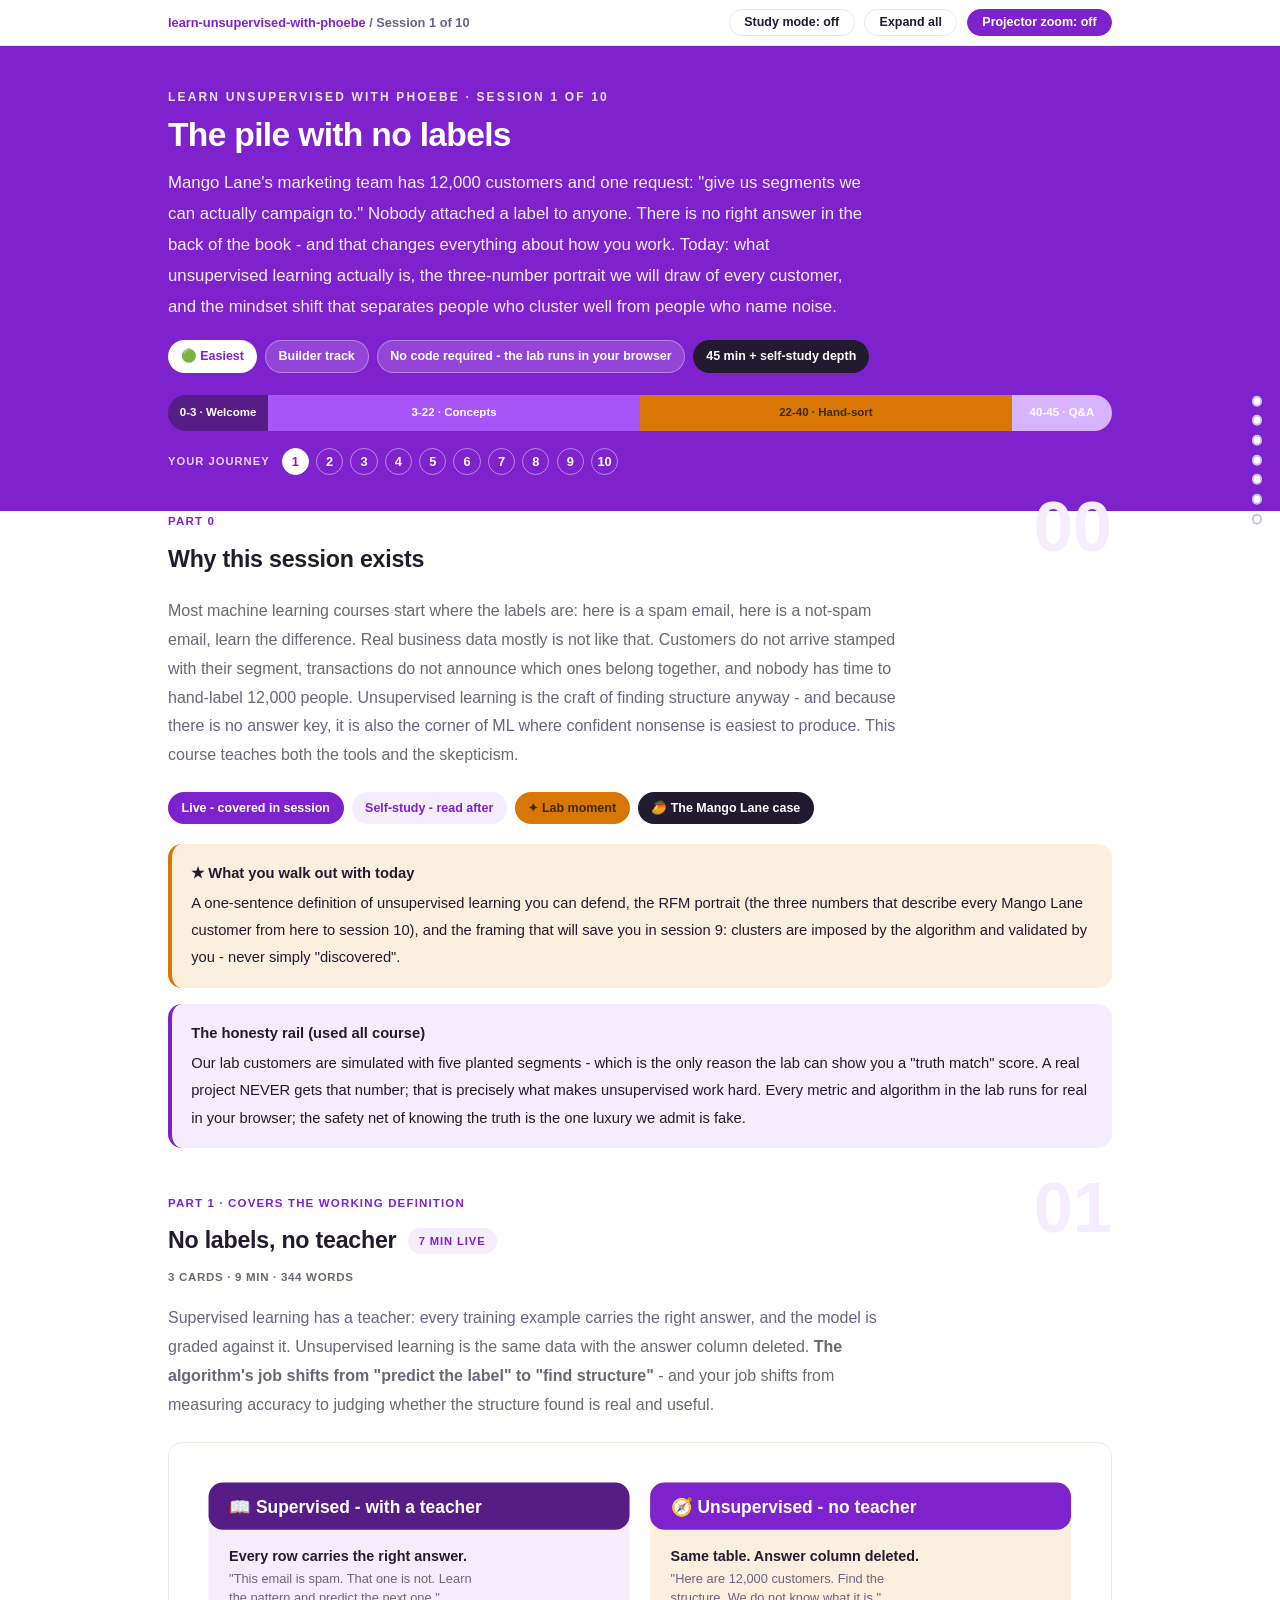
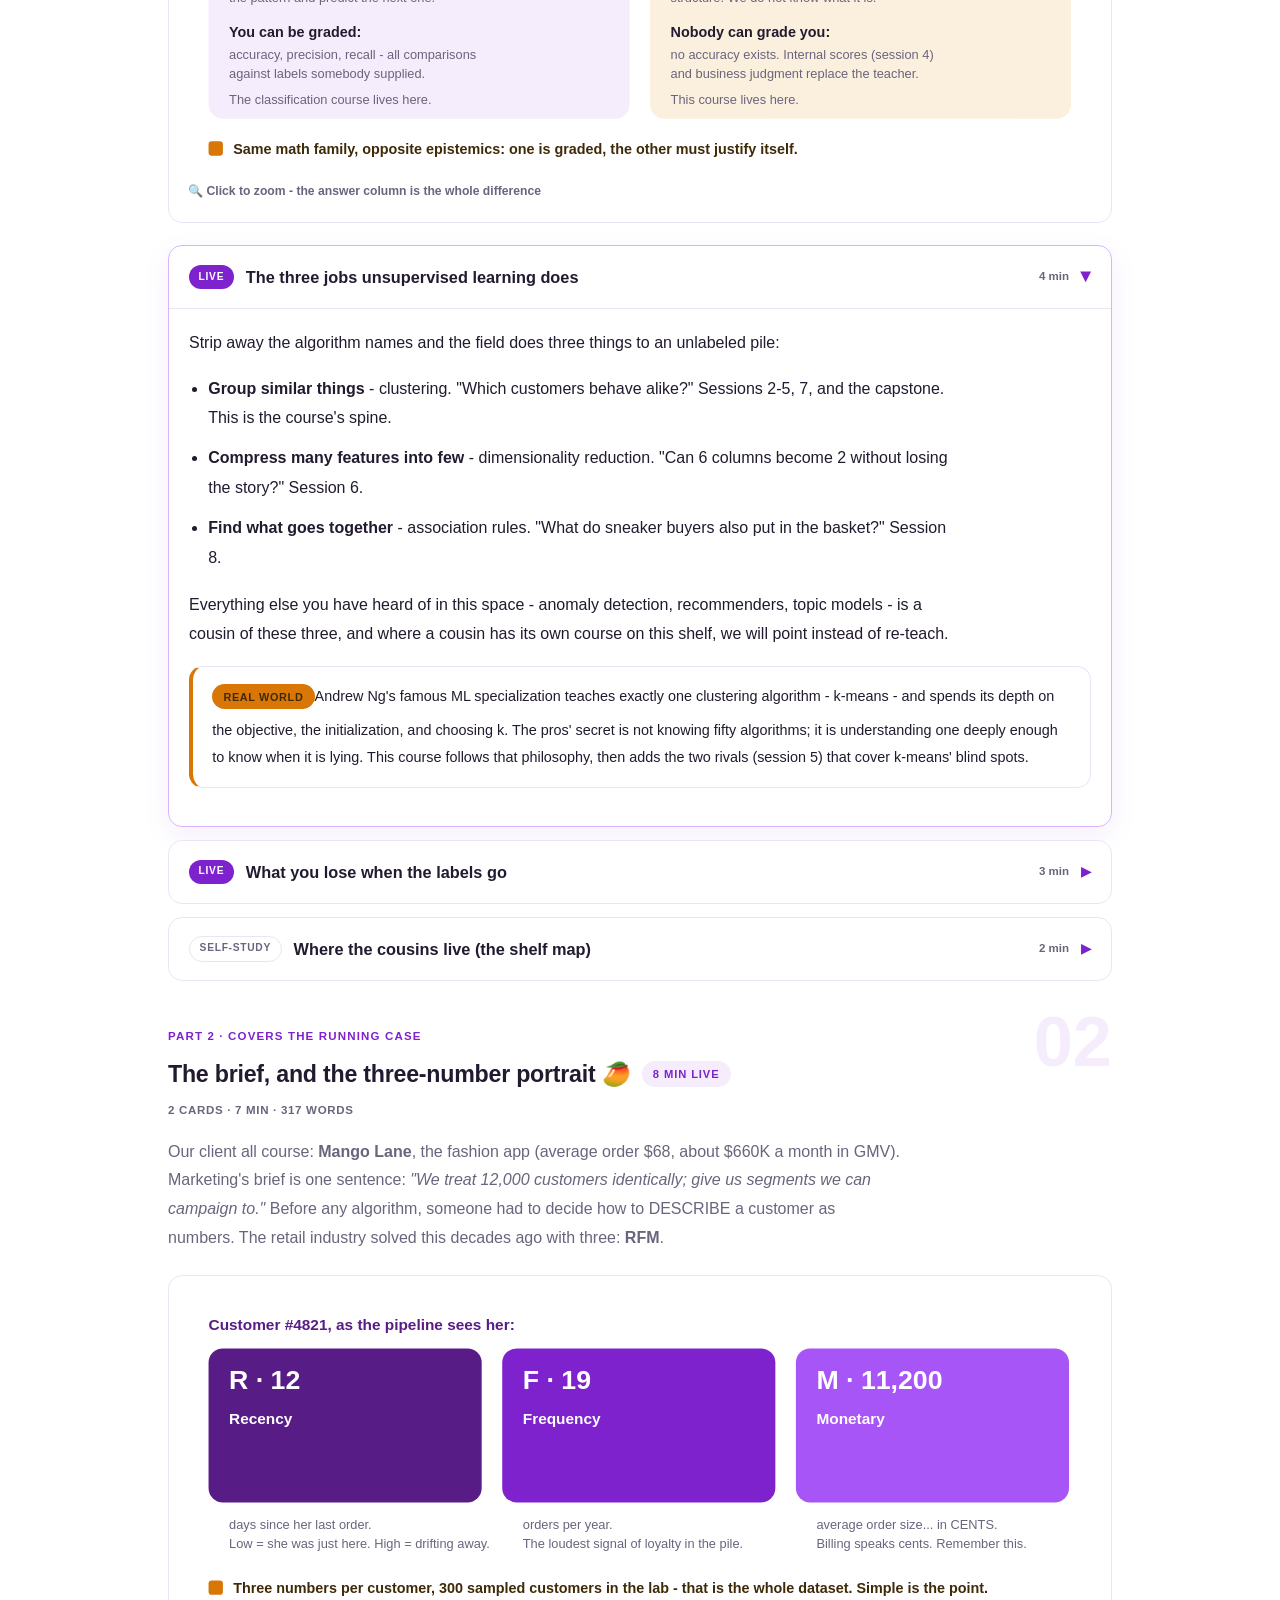
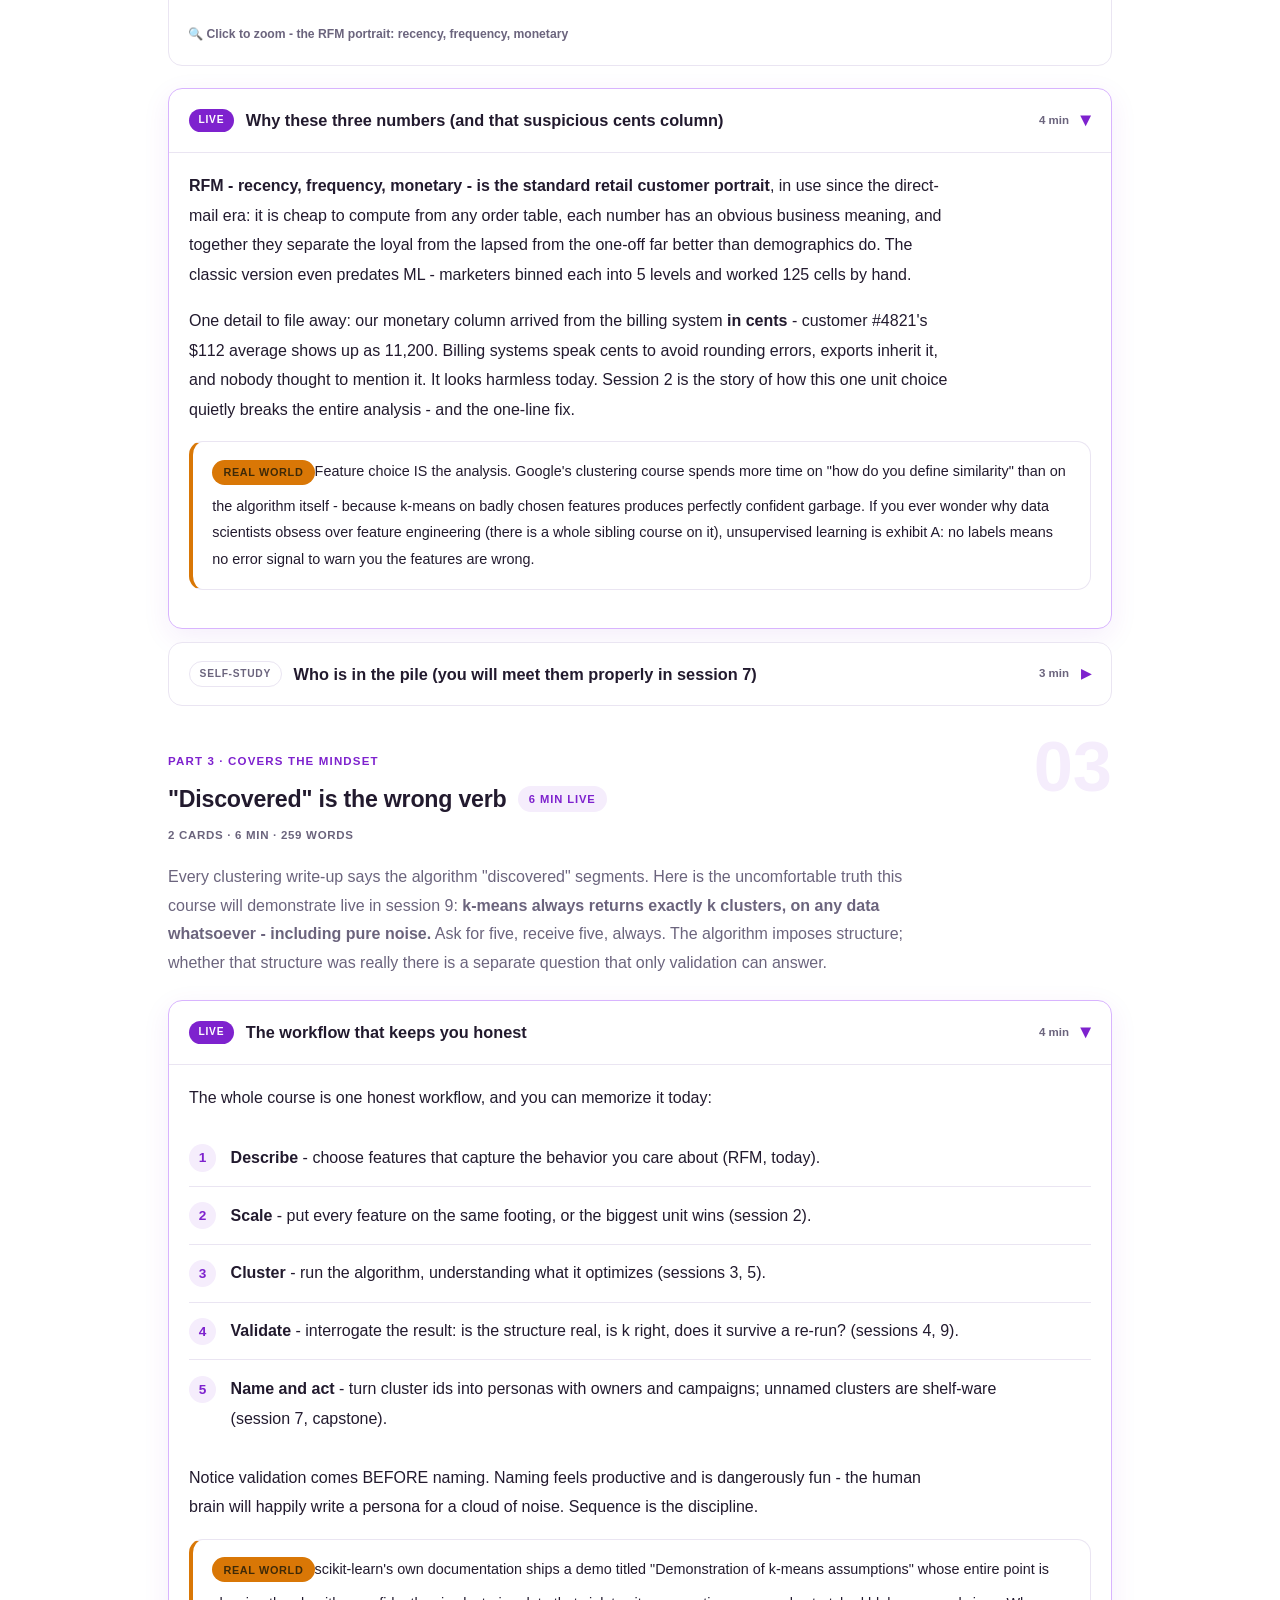
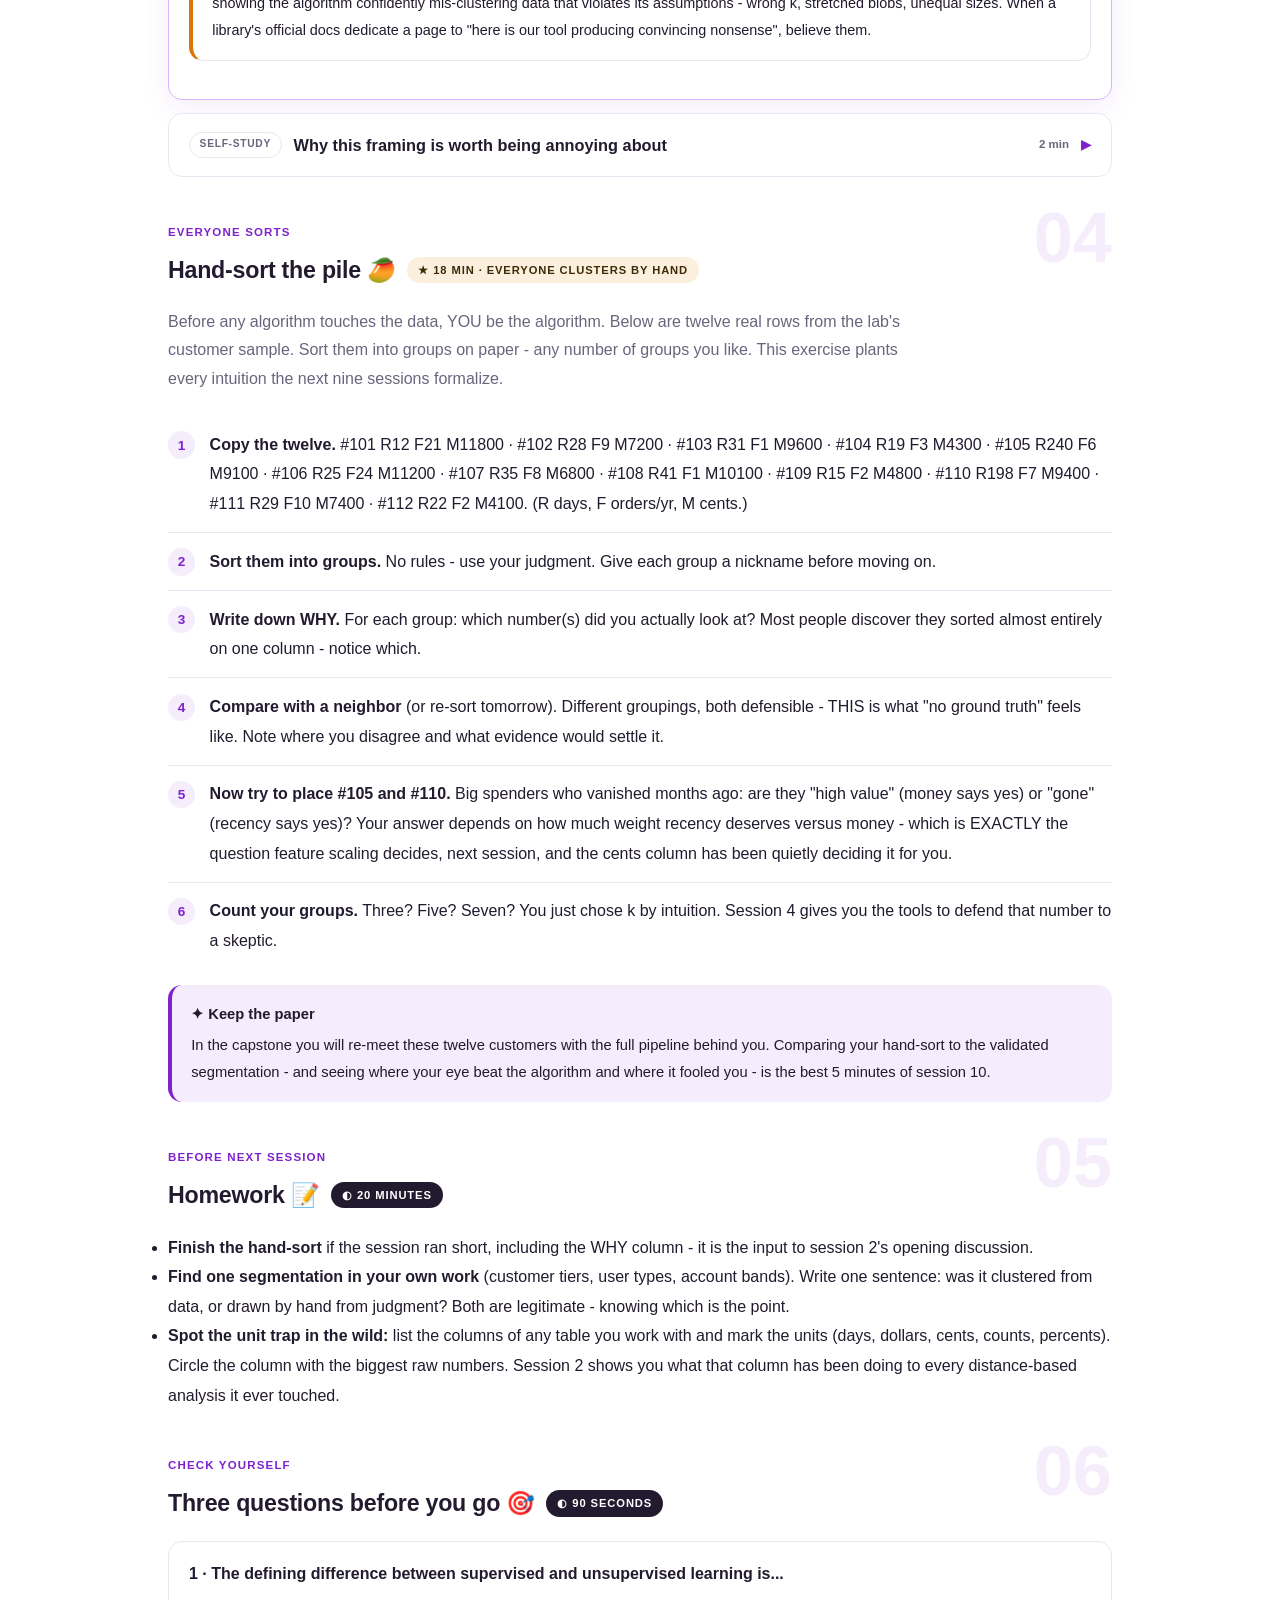
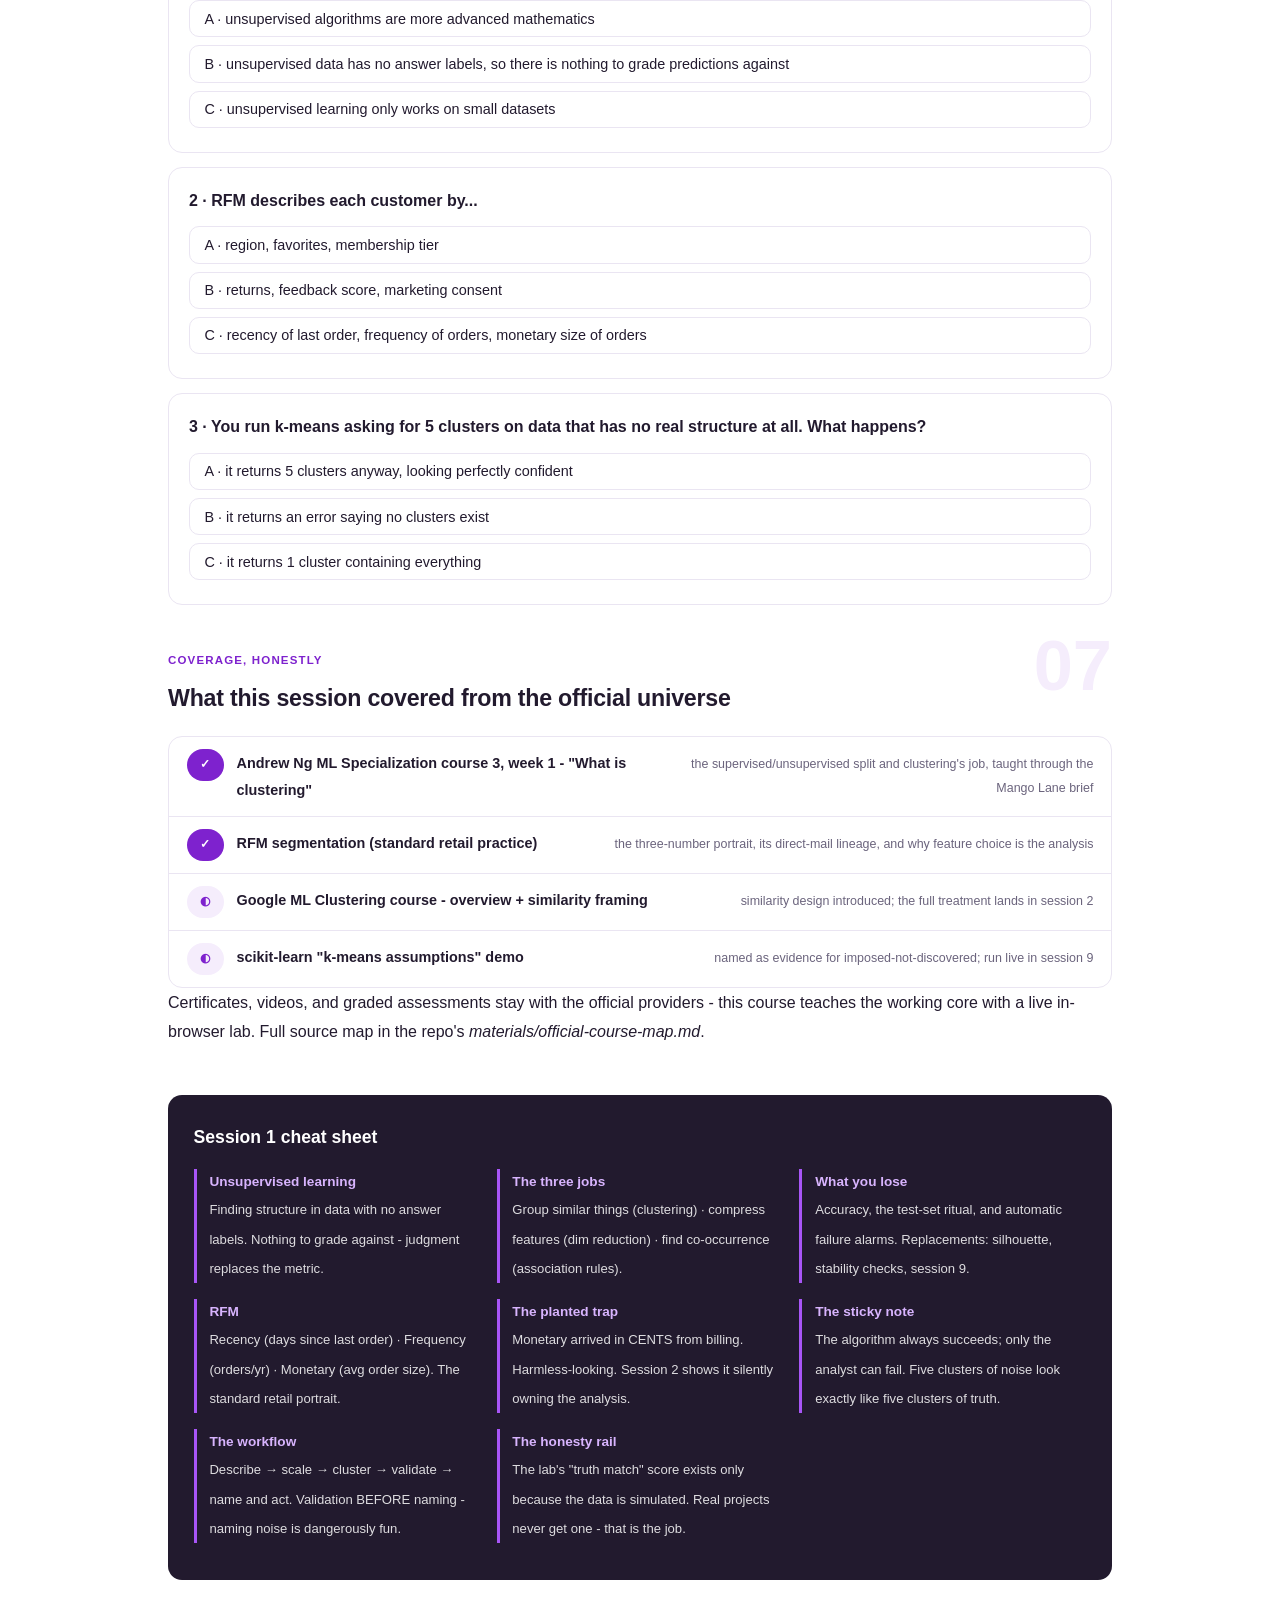
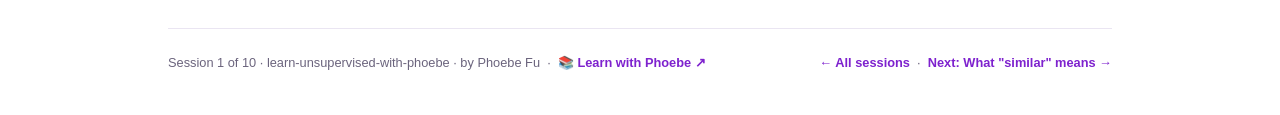
==== courses/u1-the-pile-with-no-labels.html @ 6b725d0c "Fix diagram clipping and make every page readable on a narrow screen Diagrams: measured geometry def" ====
<!DOCTYPE html>
<html lang="en">
<head>
<meta charset="UTF-8">
<meta name="viewport" content="width=device-width, initial-scale=1.0">
<title>Session 1 · The pile with no labels - learn unsupervised with phoebe</title>
<link rel="stylesheet" href="../assets/style.css?v=5">
</head>
<body>

<div class="toolbar">
  <div class="wrap">
    <span class="crumb"><a href="../index.html">learn-unsupervised-with-phoebe</a> / Session 1 of 10</span>
    <button class="btn" id="toggle-all" type="button">Expand all</button>
    <button class="btn primary" id="zoom-toggle" type="button">Projector zoom: off</button>
  </div>
</div>

<header class="masthead">
  <div class="wrap">
    <div class="eyebrow">Learn Unsupervised with Phoebe · Session 1 of 10</div>
    <h1>The pile with <span class="accent">no labels</span></h1>
    <p class="sub">Mango Lane's marketing team has 12,000 customers and one request: "give us segments we can actually campaign to." Nobody attached a label to anyone. There is no right answer in the back of the book - and that changes everything about how you work. Today: what unsupervised learning actually is, the three-number portrait we will draw of every customer, and the mindset shift that separates people who cluster well from people who name noise.</p>
    <div class="chip-row">
      <span class="chip level">🟢 Easiest</span>
      <span class="chip audience">Builder track</span>
      <span class="chip audience">No code required - the lab runs in your browser</span>
      <span class="chip time">45 min + self-study depth</span>
    </div>
    <div class="agenda">
      <span class="a1" style="flex:1">0-3 · Welcome</span>
      <span class="a2" style="flex:4">3-22 · Concepts</span>
      <span class="a3" style="flex:4">22-40 · Hand-sort</span>
      <span class="a4" style="flex:1">40-45 · Q&amp;A</span>
    </div>
  </div>
</header>

<main class="wrap">

  <!-- ============ INTRO ============ -->
  <section class="section" id="intro">
    <div class="section-kicker">
      <span class="klabel">Part 0</span>
      <h2>Why this session exists</h2>
    </div>
    <p class="lede">Most machine learning courses start where the labels are: here is a spam email, here is a not-spam email, learn the difference. Real business data mostly is not like that. Customers do not arrive stamped with their segment, transactions do not announce which ones belong together, and nobody has time to hand-label 12,000 people. Unsupervised learning is the craft of finding structure anyway - and because there is no answer key, it is also the corner of ML where confident nonsense is easiest to produce. This course teaches both the tools and the skepticism.</p>
    <div class="legend">
      <span class="pill solid">Live - covered in session</span>
      <span class="pill light">Self-study - read after</span>
      <span class="pill peach">✦ Lab moment</span>
      <span class="pill inkpill">🥭 The Mango Lane case</span>
    </div>
    <div class="callout win">
      <strong>★ What you walk out with today</strong>
      A one-sentence definition of unsupervised learning you can defend, the RFM portrait (the three numbers that describe every Mango Lane customer from here to session 10), and the framing that will save you in session 9: clusters are imposed by the algorithm and validated by you - never simply "discovered".
    </div>
    <div class="callout tip">
      <strong>The honesty rail (used all course)</strong>
      Our lab customers are simulated with five planted segments - which is the only reason the lab can show you a "truth match" score. A real project NEVER gets that number; that is precisely what makes unsupervised work hard. Every metric and algorithm in the lab runs for real in your browser; the safety net of knowing the truth is the one luxury we admit is fake.
    </div>
  </section>

  <!-- ============ PART 1: NO LABELS, NO TEACHER ============ -->
  <section class="section" id="no-teacher">
    <div class="section-kicker">
      <span class="klabel">Part 1 · covers the working definition</span>
      <h2>No labels, no teacher <span class="tag concept">7 min live</span></h2>
    </div>
    <p class="lede">Supervised learning has a teacher: every training example carries the right answer, and the model is graded against it. Unsupervised learning is the same data with the answer column deleted. <strong>The algorithm's job shifts from "predict the label" to "find structure"</strong> - and your job shifts from measuring accuracy to judging whether the structure found is real and useful.</p>

    <figure class="zoomable">
      <svg viewBox="0 0 880 300" xmlns="http://www.w3.org/2000/svg" role="img" aria-label="Supervised versus unsupervised learning compared">
        <style>
          .nlH { font: 800 17px Inter, sans-serif; fill: #FFFFFF; }
          .nlT { font: 700 14px Inter, sans-serif; fill: #221A2E; }
          .nlX { font: 400 12.5px Inter, sans-serif; fill: #6B647D; }
          .nlN { font: 600 14px Inter, sans-serif; fill: #3F2A08; }
        </style>
        <rect x="20" y="20" width="410" height="230" rx="14" fill="#F5EDFC"/>
        <rect x="20" y="20" width="410" height="46" rx="14" fill="#581C87"/>
        <text class="nlH" x="40" y="50">📖 Supervised - with a teacher</text>
        <text class="nlT" x="40" y="96">Every row carries the right answer.</text>
        <text class="nlX" x="40" y="118">"This email is spam. That one is not. Learn</text>
        <text class="nlX" x="40" y="136">the pattern and predict the next one."</text>
        <text class="nlT" x="40" y="170">You can be graded:</text>
        <text class="nlX" x="40" y="192">accuracy, precision, recall - all comparisons</text>
        <text class="nlX" x="40" y="210">against labels somebody supplied.</text>
        <text class="nlX" x="40" y="236">The classification course lives here.</text>
        <rect x="450" y="20" width="410" height="230" rx="14" fill="#FBF0DE"/>
        <rect x="450" y="20" width="410" height="46" rx="14" fill="#7E22CE"/>
        <text class="nlH" x="470" y="50">🧭 Unsupervised - no teacher</text>
        <text class="nlT" x="470" y="96">Same table. Answer column deleted.</text>
        <text class="nlX" x="470" y="118">"Here are 12,000 customers. Find the</text>
        <text class="nlX" x="470" y="136">structure. We do not know what it is."</text>
        <text class="nlT" x="470" y="170">Nobody can grade you:</text>
        <text class="nlX" x="470" y="192">no accuracy exists. Internal scores (session 4)</text>
        <text class="nlX" x="470" y="210">and business judgment replace the teacher.</text>
        <text class="nlX" x="470" y="236">This course lives here.</text>
        <rect x="20" y="272" width="14" height="14" rx="3" fill="#D97706"/>
        <text class="nlN" x="44" y="284">Same math family, opposite epistemics: one is graded, the other must justify itself.</text>
      </svg>
      <figcaption>🔍 Click to zoom - the answer column is the whole difference</figcaption>
    </figure>

    <details class="card" open>
      <summary><span class="mode live">Live</span>The three jobs unsupervised learning does<span class="mini">4 min</span><span class="caret">▶</span></summary>
      <div class="body">
        <p>Strip away the algorithm names and the field does three things to an unlabeled pile:</p>
        <ul>
          <li><strong>Group similar things</strong> - clustering. "Which customers behave alike?" Sessions 2-5, 7, and the capstone. This is the course's spine.</li>
          <li><strong>Compress many features into few</strong> - dimensionality reduction. "Can 6 columns become 2 without losing the story?" Session 6.</li>
          <li><strong>Find what goes together</strong> - association rules. "What do sneaker buyers also put in the basket?" Session 8.</li>
        </ul>
        <p>Everything else you have heard of in this space - anomaly detection, recommenders, topic models - is a cousin of these three, and where a cousin has its own course on this shelf, we will point instead of re-teach.</p>
        <div class="callout example"><span class="ex-pill">Real world</span>Andrew Ng's famous ML specialization teaches exactly one clustering algorithm - k-means - and spends its depth on the objective, the initialization, and choosing k. The pros' secret is not knowing fifty algorithms; it is understanding one deeply enough to know when it is lying. This course follows that philosophy, then adds the two rivals (session 5) that cover k-means' blind spots.</div>
      </div>
    </details>

    <details class="card">
      <summary><span class="mode live">Live</span>What you lose when the labels go<span class="mini">3 min</span><span class="caret">▶</span></summary>
      <div class="body">
        <p>Three comforts of supervised learning vanish, and each has a replacement you will learn:</p>
        <table class="clean">
          <tr><th>Lost</th><th>Why it matters</th><th>The replacement</th></tr>
          <tr><td>Accuracy</td><td>No labels means nothing to be right against</td><td>Internal scores like silhouette (session 4)</td></tr>
          <tr><td>The train/test split ritual</td><td>Nothing to hold out an answer for</td><td>Stability checks - re-run, does the structure hold? (session 7)</td></tr>
          <tr><td>Knowing when you failed</td><td>A bad classifier scores badly; a bad clustering just... looks fine</td><td>Session 9, entirely: the ways clustering lies, and the checks that catch it</td></tr>
        </table>
        <p>Write this on a sticky note: <strong>in unsupervised work, the algorithm always succeeds - only the analyst can fail.</strong> The algorithm will hand you five clusters of anything, including pure noise. Session 9 proves that live.</p>
      </div>
    </details>

    <details class="card">
      <summary><span class="mode self">Self-study</span>Where the cousins live (the shelf map)<span class="mini">2 min</span><span class="caret">▶</span></summary>
      <div class="body">
        <p><strong>Anomaly detection</strong> (the OTHER pillar of Ng's unsupervised week) has its own course: learn-anomaly-detection-with-phoebe, on the Lumen case. <strong>Recommenders</strong> live in learn-recommendation-with-phoebe. <strong>Where RFM features come from and why</strong> gets full treatment in learn-feature-engineering-with-phoebe. And the labeled half of the zoo - the ten supervised algorithms - is learn-classification-regression-with-phoebe. This course is the missing sibling: the unlabeled half.</p>
      </div>
    </details>
  </section>

  <!-- ============ PART 2: THE BRIEF AND THE PORTRAIT ============ -->
  <section class="section" id="rfm">
    <div class="section-kicker">
      <span class="klabel">Part 2 · covers the running case</span>
      <h2>The brief, and the three-number portrait 🥭 <span class="tag concept">8 min live</span></h2>
    </div>
    <p class="lede">Our client all course: <strong>Mango Lane</strong>, the fashion app (average order $68, about $660K a month in GMV). Marketing's brief is one sentence: <em>"We treat 12,000 customers identically; give us segments we can campaign to."</em> Before any algorithm, someone had to decide how to DESCRIBE a customer as numbers. The retail industry solved this decades ago with three: <strong>RFM</strong>.</p>

    <figure class="zoomable">
      <svg viewBox="0 0 880 310" xmlns="http://www.w3.org/2000/svg" role="img" aria-label="The RFM portrait of one Mango Lane customer">
        <style>
          .rfL { font: 800 26px Inter, sans-serif; fill: #FFFFFF; }
          .rfT { font: 700 14px Inter, sans-serif; fill: #221A2E; }
          .rfX { font: 400 12.5px Inter, sans-serif; fill: #6B647D; }
          .rfN { font: 600 14px Inter, sans-serif; fill: #3F2A08; }
          .rfC { font: 800 15px Inter, sans-serif; fill: #581C87; }
        </style>
        <text class="rfC" x="20" y="34">Customer #4821, as the pipeline sees her:</text>
        <rect x="20" y="52" width="266" height="150" rx="14" fill="#581C87"/>
        <text class="rfL" x="40" y="92">R · 12</text>
        <text class="rfL" x="40" y="126" style="font-size:15px">Recency</text>
        <text class="rfX" x="40" y="228">days since her last order.</text>
        <text class="rfX" x="40" y="246">Low = she was just here. High = drifting away.</text>
        <rect x="306" y="52" width="266" height="150" rx="14" fill="#7E22CE"/>
        <text class="rfL" x="326" y="92">F · 19</text>
        <text class="rfL" x="326" y="126" style="font-size:15px">Frequency</text>
        <text class="rfX" x="326" y="228">orders per year.</text>
        <text class="rfX" x="326" y="246">The loudest signal of loyalty in the pile.</text>
        <rect x="592" y="52" width="266" height="150" rx="14" fill="#A855F7"/>
        <text class="rfL" x="612" y="92">M · 11,200</text>
        <text class="rfL" x="612" y="126" style="font-size:15px">Monetary</text>
        <text class="rfX" x="612" y="228">average order size... in CENTS.</text>
        <text class="rfX" x="612" y="246">Billing speaks cents. Remember this.</text>
        <rect x="20" y="278" width="14" height="14" rx="3" fill="#D97706"/>
        <text class="rfN" x="44" y="290">Three numbers per customer, 300 sampled customers in the lab - that is the whole dataset. Simple is the point.</text>
      </svg>
      <figcaption>🔍 Click to zoom - the RFM portrait: recency, frequency, monetary</figcaption>
    </figure>

    <details class="card" open>
      <summary><span class="mode live">Live</span>Why these three numbers (and that suspicious cents column)<span class="mini">4 min</span><span class="caret">▶</span></summary>
      <div class="body">
        <p><strong>RFM - recency, frequency, monetary - is the standard retail customer portrait</strong>, in use since the direct-mail era: it is cheap to compute from any order table, each number has an obvious business meaning, and together they separate the loyal from the lapsed from the one-off far better than demographics do. The classic version even predates ML - marketers binned each into 5 levels and worked 125 cells by hand.</p>
        <p>One detail to file away: our monetary column arrived from the billing system <strong>in cents</strong> - customer #4821's $112 average shows up as 11,200. Billing systems speak cents to avoid rounding errors, exports inherit it, and nobody thought to mention it. It looks harmless today. Session 2 is the story of how this one unit choice quietly breaks the entire analysis - and the one-line fix.</p>
        <div class="callout example"><span class="ex-pill">Real world</span>Feature choice IS the analysis. Google's clustering course spends more time on "how do you define similarity" than on the algorithm itself - because k-means on badly chosen features produces perfectly confident garbage. If you ever wonder why data scientists obsess over feature engineering (there is a whole sibling course on it), unsupervised learning is exhibit A: no labels means no error signal to warn you the features are wrong.</div>
      </div>
    </details>

    <details class="card">
      <summary><span class="mode self">Self-study</span>Who is in the pile (you will meet them properly in session 7)<span class="mini">3 min</span><span class="caret">▶</span></summary>
      <div class="body">
        <p>Because the lab's customers are simulated, we can tell you what was planted: five behavioral archetypes - a small band of VIP regulars, a big middle of steady mid-basket shoppers, a crowd of one-time gift buyers, a stream of fresh arrivals, and a graveyard of lapsed big spenders. Your job across the next nine sessions is to recover them WITHOUT peeking: first badly (session 2, raw units), then perfectly (scaled features), then to validate that five is really the right count (session 4), name them (session 7), and ship campaigns against them (capstone). On a real project you would never know the truth; here the truth is the teaching instrument.</p>
      </div>
    </details>
  </section>

  <!-- ============ PART 3: IMPOSED, NOT DISCOVERED ============ -->
  <section class="section" id="imposed">
    <div class="section-kicker">
      <span class="klabel">Part 3 · covers the mindset</span>
      <h2>"Discovered" is the wrong verb <span class="tag concept">6 min live</span></h2>
    </div>
    <p class="lede">Every clustering write-up says the algorithm "discovered" segments. Here is the uncomfortable truth this course will demonstrate live in session 9: <strong>k-means always returns exactly k clusters, on any data whatsoever - including pure noise.</strong> Ask for five, receive five, always. The algorithm imposes structure; whether that structure was really there is a separate question that only validation can answer.</p>

    <details class="card" open>
      <summary><span class="mode live">Live</span>The workflow that keeps you honest<span class="mini">4 min</span><span class="caret">▶</span></summary>
      <div class="body">
        <p>The whole course is one honest workflow, and you can memorize it today:</p>
        <div class="steps">
          <div class="step"><p><strong>Describe</strong> - choose features that capture the behavior you care about (RFM, today).</p></div>
          <div class="step"><p><strong>Scale</strong> - put every feature on the same footing, or the biggest unit wins (session 2).</p></div>
          <div class="step"><p><strong>Cluster</strong> - run the algorithm, understanding what it optimizes (sessions 3, 5).</p></div>
          <div class="step"><p><strong>Validate</strong> - interrogate the result: is the structure real, is k right, does it survive a re-run? (sessions 4, 9).</p></div>
          <div class="step"><p><strong>Name and act</strong> - turn cluster ids into personas with owners and campaigns; unnamed clusters are shelf-ware (session 7, capstone).</p></div>
        </div>
        <p>Notice validation comes BEFORE naming. Naming feels productive and is dangerously fun - the human brain will happily write a persona for a cloud of noise. Sequence is the discipline.</p>
        <div class="callout example"><span class="ex-pill">Real world</span>scikit-learn's own documentation ships a demo titled "Demonstration of k-means assumptions" whose entire point is showing the algorithm confidently mis-clustering data that violates its assumptions - wrong k, stretched blobs, unequal sizes. When a library's official docs dedicate a page to "here is our tool producing convincing nonsense", believe them.</div>
      </div>
    </details>

    <details class="card">
      <summary><span class="mode self">Self-study</span>Why this framing is worth being annoying about<span class="mini">2 min</span><span class="caret">▶</span></summary>
      <div class="body">
        <p>Segmentation results get presented to executives as facts about customers: "we have five types of customer." The honest sentence is "we chose to slice customers five ways, and here is the evidence the slicing is meaningful." The gap between those sentences is where budgets get wasted - campaigns built for segments that were artifacts of a unit choice or an arbitrary k. You will be the person in the room who knows which sentence is true. That is worth more than knowing another algorithm.</p>
      </div>
    </details>
  </section>

  <!-- ============ DEMO ============ -->
  <section class="section" id="demo">
    <div class="section-kicker">
      <span class="klabel">Everyone sorts</span>
      <h2>Hand-sort the pile 🥭 <span class="tag demo">★ 18 min · everyone clusters by hand</span></h2>
    </div>
    <p class="lede">Before any algorithm touches the data, YOU be the algorithm. Below are twelve real rows from the lab's customer sample. Sort them into groups on paper - any number of groups you like. This exercise plants every intuition the next nine sessions formalize.</p>
    <div class="steps">
      <div class="step"><p><strong>Copy the twelve.</strong> #101 R12 F21 M11800 · #102 R28 F9 M7200 · #103 R31 F1 M9600 · #104 R19 F3 M4300 · #105 R240 F6 M9100 · #106 R25 F24 M11200 · #107 R35 F8 M6800 · #108 R41 F1 M10100 · #109 R15 F2 M4800 · #110 R198 F7 M9400 · #111 R29 F10 M7400 · #112 R22 F2 M4100. (R days, F orders/yr, M cents.)</p></div>
      <div class="step"><p><strong>Sort them into groups.</strong> No rules - use your judgment. Give each group a nickname before moving on.</p></div>
      <div class="step"><p><strong>Write down WHY.</strong> For each group: which number(s) did you actually look at? Most people discover they sorted almost entirely on one column - notice which.</p></div>
      <div class="step"><p><strong>Compare with a neighbor</strong> (or re-sort tomorrow). Different groupings, both defensible - THIS is what "no ground truth" feels like. Note where you disagree and what evidence would settle it.</p></div>
      <div class="step"><p><strong>Now try to place #105 and #110.</strong> Big spenders who vanished months ago: are they "high value" (money says yes) or "gone" (recency says yes)? Your answer depends on how much weight recency deserves versus money - which is EXACTLY the question feature scaling decides, next session, and the cents column has been quietly deciding it for you.</p></div>
      <div class="step"><p><strong>Count your groups.</strong> Three? Five? Seven? You just chose k by intuition. Session 4 gives you the tools to defend that number to a skeptic.</p></div>
    </div>
    <div class="callout tip">
      <strong>✦ Keep the paper</strong>
      In the capstone you will re-meet these twelve customers with the full pipeline behind you. Comparing your hand-sort to the validated segmentation - and seeing where your eye beat the algorithm and where it fooled you - is the best 5 minutes of session 10.
    </div>
  </section>

  <!-- ============ EXERCISE ============ -->
  <section class="section" id="exercise">
    <div class="section-kicker">
      <span class="klabel">Before next session</span>
      <h2>Homework 📝 <span class="tag exercise">◐ 20 minutes</span></h2>
    </div>
    <ul>
      <li><strong>Finish the hand-sort</strong> if the session ran short, including the WHY column - it is the input to session 2's opening discussion.</li>
      <li><strong>Find one segmentation in your own work</strong> (customer tiers, user types, account bands). Write one sentence: was it clustered from data, or drawn by hand from judgment? Both are legitimate - knowing which is the point.</li>
      <li><strong>Spot the unit trap in the wild:</strong> list the columns of any table you work with and mark the units (days, dollars, cents, counts, percents). Circle the column with the biggest raw numbers. Session 2 shows you what that column has been doing to every distance-based analysis it ever touched.</li>
    </ul>
  </section>

  <!-- ============ QUIZ ============ -->
  <section class="section" id="quiz">
    <div class="section-kicker">
      <span class="klabel">Check yourself</span>
      <h2>Three questions before you go 🎯 <span class="tag exercise">◐ 90 seconds</span></h2>
    </div>
    <div class="quiz-q" data-answer="1">
      <p class="qtext">1 · The defining difference between supervised and unsupervised learning is...</p>
      <button class="qopt" type="button">A · unsupervised algorithms are more advanced mathematics</button>
      <button class="qopt" type="button">B · unsupervised data has no answer labels, so there is nothing to grade predictions against</button>
      <button class="qopt" type="button">C · unsupervised learning only works on small datasets</button>
      <p class="qwhy">Same table, answer column deleted. Everything else follows from that: no accuracy, no test-set ritual, and the burden of proof moves from the metric to the analyst.</p>
    </div>
    <div class="quiz-q" data-answer="2">
      <p class="qtext">2 · RFM describes each customer by...</p>
      <button class="qopt" type="button">A · region, favorites, membership tier</button>
      <button class="qopt" type="button">B · returns, feedback score, marketing consent</button>
      <button class="qopt" type="button">C · recency of last order, frequency of orders, monetary size of orders</button>
      <p class="qwhy">The classic retail portrait - cheap to compute from any order table, obviously meaningful, and separating loyal from lapsed from one-off since the direct-mail era.</p>
    </div>
    <div class="quiz-q" data-answer="0">
      <p class="qtext">3 · You run k-means asking for 5 clusters on data that has no real structure at all. What happens?</p>
      <button class="qopt" type="button">A · it returns 5 clusters anyway, looking perfectly confident</button>
      <button class="qopt" type="button">B · it returns an error saying no clusters exist</button>
      <button class="qopt" type="button">C · it returns 1 cluster containing everything</button>
      <p class="qwhy">k-means partitions - it never refuses. Ask for five, receive five, on anything including pure noise. Clusters are imposed by the algorithm and validated (or exposed) by you; session 9 runs this exact experiment live.</p>
    </div>
    <p class="quiz-score"></p>
  </section>

  <!-- ============ SOURCES COVERED ============ -->
  <section class="section" id="official">
    <div class="section-kicker">
      <span class="klabel">Coverage, honestly</span>
      <h2>What this session covered from the official universe</h2>
    </div>
    <div class="covered">
      <div class="covered-row"><span class="status pill solid">✓</span><span class="name">Andrew Ng ML Specialization course 3, week 1 - "What is clustering"</span><span class="note">the supervised/unsupervised split and clustering's job, taught through the Mango Lane brief</span></div>
      <div class="covered-row"><span class="status pill solid">✓</span><span class="name">RFM segmentation (standard retail practice)</span><span class="note">the three-number portrait, its direct-mail lineage, and why feature choice is the analysis</span></div>
      <div class="covered-row"><span class="status pill light">◐</span><span class="name">Google ML Clustering course - overview + similarity framing</span><span class="note">similarity design introduced; the full treatment lands in session 2</span></div>
      <div class="covered-row"><span class="status pill light">◐</span><span class="name">scikit-learn "k-means assumptions" demo</span><span class="note">named as evidence for imposed-not-discovered; run live in session 9</span></div>
    </div>
    <p>Certificates, videos, and graded assessments stay with the official providers - this course teaches the working core with a live in-browser lab. Full source map in the repo's <em>materials/official-course-map.md</em>.</p>
  </section>

  <!-- ============ CHEAT SHEET ============ -->
  <section class="cheat" id="cheatsheet">
    <h3>Session 1 cheat sheet</h3>
    <div class="grid-2">
      <div class="cheat-item"><b>Unsupervised learning</b><span>Finding structure in data with no answer labels. Nothing to grade against - judgment replaces the metric.</span></div>
      <div class="cheat-item"><b>The three jobs</b><span>Group similar things (clustering) · compress features (dim reduction) · find co-occurrence (association rules).</span></div>
      <div class="cheat-item"><b>What you lose</b><span>Accuracy, the test-set ritual, and automatic failure alarms. Replacements: silhouette, stability checks, session 9.</span></div>
      <div class="cheat-item"><b>RFM</b><span>Recency (days since last order) · Frequency (orders/yr) · Monetary (avg order size). The standard retail portrait.</span></div>
      <div class="cheat-item"><b>The planted trap</b><span>Monetary arrived in CENTS from billing. Harmless-looking. Session 2 shows it silently owning the analysis.</span></div>
      <div class="cheat-item"><b>The sticky note</b><span>The algorithm always succeeds; only the analyst can fail. Five clusters of noise look exactly like five clusters of truth.</span></div>
      <div class="cheat-item"><b>The workflow</b><span>Describe → scale → cluster → validate → name and act. Validation BEFORE naming - naming noise is dangerously fun.</span></div>
      <div class="cheat-item"><b>The honesty rail</b><span>The lab's "truth match" score exists only because the data is simulated. Real projects never get one - that is the job.</span></div>
    </div>
  </section>

  <footer class="pagefoot">
    <span>Session 1 of 10 · learn-unsupervised-with-phoebe · by Phoebe Fu &nbsp;·&nbsp; 📚 <a href="https://phoebefu6.github.io/learn-with-phoebe/">Learn with Phoebe ↗</a></span>
    <span><a href="../index.html">← All sessions</a> &nbsp;·&nbsp; <a href="u2-what-similar-means.html">Next: What "similar" means →</a></span>
  </footer>

</main>

<script src="../assets/app.js?v=5"></script>
</body>
</html>
---- assets/style.css ----
/* learn-unsupervised-with-phoebe - editorial bold design system
   Primary: scikit-learn blue #7E22CE · Ink: #221A2E · Accent: sklearn orange #D97706 */

:root {
  --indigo: #7E22CE;
  --indigo-deep: #581C87;
  --indigo-mid: #A855F7;
  --indigo-soft: #D8B4FE;
  --indigo-50: #F5EDFC;
  --ink: #221A2E;
  --muted: #6B647D;
  --faint: #CCC5D9;
  --hairline: #EAE5F2;
  --amber: #D97706;
  --amber-ink: #3F2A08;
  --amber-50: #FBF0DE;
  --paper: #FFFFFF;
  --code-bg: #1D1230;
  --code-ink: #EBE3F7;
  --radius: 14px;
}

* { margin: 0; padding: 0; box-sizing: border-box; }

html { font-size: 16px; scroll-behavior: smooth; }
html.zoom-125 { font-size: 20px; }
html.zoom-150 { font-size: 24px; }

body {
  font-family: "Inter", -apple-system, BlinkMacSystemFont, "Segoe UI", Roboto, sans-serif;
  background: var(--paper);
  color: var(--ink);
  line-height: 1.85;
  font-feature-settings: "tnum";
}

.wrap { max-width: 62rem; margin: 0 auto; padding: 0 1.5rem; }

/* ---------- header band ---------- */
.masthead {
  background: var(--indigo);
  color: #fff;
  padding: 2.5rem 0 2.25rem;
}
.masthead .eyebrow {
  font-size: .75rem;
  letter-spacing: .18em;
  text-transform: uppercase;
  opacity: .85;
  font-weight: 600;
}
.masthead h1 {
  font-size: 2.1rem;
  line-height: 1.15;
  font-weight: 800;
  margin: .5rem 0 .75rem;
  letter-spacing: -.02em;
}
.masthead h1 .accent { color: inherit; }
.masthead .sub { font-size: 1.05rem; opacity: .92; max-width: 44rem; }

.chip-row { display: flex; flex-wrap: wrap; gap: .5rem; margin-top: 1.1rem; }
.chip {
  display: inline-flex;
  align-items: center;
  gap: .35rem;
  border-radius: 999px;
  padding: .25rem .8rem;
  font-size: .78rem;
  font-weight: 600;
  white-space: nowrap;
}
.chip.level { background: #fff; color: var(--indigo); }
.chip.audience { background: rgba(255,255,255,.16); color: #fff; border: 1px solid rgba(255,255,255,.35); }
.chip.time { background: var(--ink); color: #fff; font-variant-numeric: tabular-nums; }

/* ---------- agenda bar ---------- */
.agenda {
  display: flex;
  border-radius: 999px;
  overflow: hidden;
  margin: 1.4rem 0 0;
  font-size: .72rem;
  font-weight: 600;
  text-align: center;
  color: #fff;
}
.agenda span { padding: .45rem .3rem; white-space: nowrap; overflow: hidden; text-overflow: ellipsis; }
.agenda .a1 { background: var(--indigo-deep); }
.agenda .a2 { background: var(--indigo-mid); }
.agenda .a3 { background: var(--amber); color: var(--amber-ink); }
.agenda .a4 { background: var(--indigo-soft); }

/* ---------- toolbar ---------- */
.toolbar {
  position: sticky;
  top: 0;
  z-index: 40;
  background: rgba(255,255,255,.94);
  backdrop-filter: blur(6px);
  border-bottom: 1px solid var(--hairline);
  padding: .55rem 0;
}
.toolbar .wrap { display: flex; align-items: center; gap: .6rem; }
.toolbar .crumb { font-size: .8rem; color: var(--muted); font-weight: 600; margin-right: auto; }
.toolbar .crumb a { color: var(--indigo); text-decoration: none; }
.btn {
  border: 1px solid var(--hairline);
  background: #fff;
  color: var(--ink);
  border-radius: 999px;
  padding: .35rem .9rem;
  font-size: .78rem;
  font-weight: 600;
  cursor: pointer;
  font-family: inherit;
  transition: all .15s ease;
}
.btn:hover { border-color: var(--indigo); color: var(--indigo); }
.btn.primary { background: var(--indigo); border-color: var(--indigo); color: #fff; }
.btn.primary:hover { background: var(--indigo-deep); }

/* ---------- sections ---------- */
main { padding: 2.5rem 0 4rem; }

.section { margin-bottom: 2.8rem; }
.section-kicker { margin-bottom: 1rem; }
.section-kicker .klabel {
  display: block;
  font-size: .72rem;
  text-transform: uppercase;
  letter-spacing: .1em;
  color: var(--indigo);
  font-weight: 700;
  margin-bottom: .35rem;
}
.section-kicker h2 {
  font-size: 1.45rem;
  font-weight: 800;
  letter-spacing: -.01em;
  display: flex;
  align-items: center;
  gap: .7rem;
  flex-wrap: wrap;
}
.section-kicker .tag {
  border-radius: 999px;
  padding: .18rem .7rem;
  font-size: .7rem;
  font-weight: 700;
  text-transform: uppercase;
  letter-spacing: .08em;
}
.tag.concept { background: var(--indigo-50); color: var(--indigo); }
.tag.demo { background: var(--amber-50); color: var(--amber-ink); }
.tag.exercise { background: var(--ink); color: #fff; }

.lede { color: var(--muted); max-width: 46rem; margin-bottom: 1.4rem; line-height: 1.8; }

/* live vs self-study markers on cards */
.mode {
  font-size: .64rem;
  font-weight: 700;
  text-transform: uppercase;
  letter-spacing: .07em;
  padding: .14rem .6rem;
  border-radius: 999px;
  flex: none;
}
.mode.live { background: var(--indigo); color: #fff; }
.mode.self { background: #fff; color: var(--muted); border: 1px solid var(--hairline); }

/* ---------- accordions ---------- */
details.card {
  border: 1px solid var(--hairline);
  border-radius: var(--radius);
  margin-bottom: .8rem;
  overflow: hidden;
  background: #fff;
}
details.card[open] { border-color: var(--indigo-soft); box-shadow: 0 8px 28px rgba(126,34,206,.08); }
details.card summary {
  list-style: none;
  cursor: pointer;
  padding: 1rem 1.25rem;
  display: flex;
  align-items: center;
  gap: .75rem;
  font-weight: 700;
  font-size: 1.02rem;
  user-select: none;
}
details.card summary::-webkit-details-marker { display: none; }
details.card summary .dot {
  width: .6rem; height: .6rem;
  border-radius: 999px;
  background: var(--indigo);
  flex: none;
}
details.card summary .mini { margin-left: auto; font-size: .72rem; color: var(--muted); font-weight: 600; white-space: nowrap; }
details.card summary .caret { transition: transform .2s ease; color: var(--indigo); font-size: .8rem; }
details.card[open] summary .caret { transform: rotate(90deg); }
details.card .body { padding: 0 1.25rem 1.4rem; border-top: 1px solid var(--hairline); padding-top: 1.15rem; }
details.card .body p { margin-bottom: 1.05rem; max-width: 48rem; }
details.card .body p:last-child { margin-bottom: 0; }
details.card .body ul, details.card .body ol { margin: 0 0 1.1rem 1.2rem; max-width: 47rem; }
details.card .body li { margin-bottom: .65rem; }
details.card .body h4 { font-size: .95rem; font-weight: 700; margin: 1.1rem 0 .45rem; }
details.card .body h4:first-child { margin-top: 0; }

/* ---------- pills & legends ---------- */
.legend { display: flex; flex-wrap: wrap; gap: .5rem; margin: 0 0 1.2rem; }
.pill {
  display: inline-flex;
  align-items: center;
  gap: .4rem;
  border-radius: 999px;
  padding: .28rem .85rem;
  font-size: .78rem;
  font-weight: 600;
}
.pill.solid { background: var(--indigo); color: #fff; }
.pill.light { background: var(--indigo-50); color: var(--indigo); }
.pill.inkpill { background: var(--ink); color: #fff; }
.pill.amber, .pill.peach { background: var(--amber); color: var(--amber-ink); }
.pill.bare { color: var(--faint); }

/* ---------- 4D grid ---------- */
.grid-2 { display: grid; grid-template-columns: repeat(auto-fit, minmax(15rem, 1fr)); gap: .8rem; margin: .5rem 0 1rem; }
.d-card {
  border: 1px solid var(--hairline);
  border-left: 4px solid var(--indigo);
  border-radius: 10px;
  padding: 1rem 1.1rem;
}
.d-card h4 { font-size: .95rem; margin-bottom: .3rem; }
.d-card h4 .lead-letter { color: var(--indigo); }
.d-card p { font-size: .86rem; color: var(--muted); margin: 0; }

/* ---------- tables ---------- */
table.clean { width: 100%; border-collapse: collapse; font-size: .9rem; margin: .4rem 0 1rem; }
table.clean th {
  text-align: left;
  font-size: .72rem;
  text-transform: uppercase;
  letter-spacing: .08em;
  color: var(--muted);
  padding: .5rem .6rem;
  border-bottom: 2px solid var(--ink);
}
table.clean td { padding: .7rem .6rem; border-bottom: .5px solid var(--hairline); vertical-align: top; line-height: 1.7; }
table.clean td:first-child { font-weight: 600; }

/* ---------- prompt boxes ---------- */
.prompt-box {
  position: relative;
  background: var(--code-bg);
  color: var(--code-ink);
  border-radius: var(--radius);
  padding: 1.1rem 1.2rem;
  margin: 1rem 0 1.2rem;
  font-family: "SF Mono", ui-monospace, Menlo, Consolas, monospace;
  font-size: .84rem;
  line-height: 1.65;
  white-space: pre-wrap;
  word-break: break-word;
}
.prompt-box .label {
  position: absolute;
  top: -0.7rem;
  left: 1rem;
  background: var(--indigo);
  color: #fff;
  font-family: "Inter", -apple-system, sans-serif;
  font-size: .68rem;
  font-weight: 700;
  letter-spacing: .06em;
  text-transform: uppercase;
  border-radius: 999px;
  padding: .15rem .7rem;
}
.prompt-box.bad .label { background: var(--faint); color: var(--ink); }
.prompt-box.good .label { background: var(--amber); color: var(--amber-ink); }
.copy-btn {
  position: absolute;
  top: .7rem;
  right: .7rem;
  background: rgba(255,255,255,.1);
  border: 1px solid rgba(255,255,255,.25);
  color: #fff;
  border-radius: 999px;
  padding: .25rem .8rem;
  font-size: .72rem;
  font-weight: 600;
  cursor: pointer;
  font-family: "Inter", -apple-system, sans-serif;
  transition: background .15s ease;
}
.copy-btn:hover { background: rgba(255,255,255,.22); }
.copy-btn.copied { background: var(--amber); border-color: var(--amber); color: var(--amber-ink); }

/* ---------- demo steps ---------- */
.steps { counter-reset: step; margin: .6rem 0 1rem; }
.step {
  display: flex;
  gap: .9rem;
  padding: .85rem 0;
  border-bottom: .5px solid var(--hairline);
}
.step:last-child { border-bottom: none; }
.step::before {
  counter-increment: step;
  content: counter(step);
  flex: none;
  width: 1.7rem; height: 1.7rem;
  border-radius: 999px;
  background: var(--indigo-50);
  color: var(--indigo);
  font-weight: 700;
  font-size: .85rem;
  display: inline-flex;
  align-items: center;
  justify-content: center;
  margin-top: .1rem;
}
.step p { margin: 0; }

/* ---------- callouts ---------- */
.callout {
  border-radius: var(--radius);
  padding: 1rem 1.2rem;
  margin: 1rem 0;
  font-size: .92rem;
}
.callout.tip { background: var(--indigo-50); border-left: 4px solid var(--indigo); }
.callout.win { background: var(--amber-50); border-left: 4px solid var(--amber); }
.callout strong:first-child { display: block; margin-bottom: .2rem; }

.callout.example {
  background: #FFFFFF;
  border: 1px solid var(--hairline);
  border-left: 4px solid var(--amber);
  font-size: .9rem;
}
.callout.example .ex-pill {
  display: inline-block;
  background: var(--amber);
  color: var(--amber-ink);
  border-radius: 999px;
  padding: .15rem .7rem;
  font-size: .68rem;
  font-weight: 700;
  text-transform: uppercase;
  letter-spacing: .06em;
  margin-bottom: .5rem;
}
.callout.example p { margin: 0 0 .75rem; max-width: 47rem; }
.callout.example p:last-child { margin-bottom: 0; }
.callout.example ul { margin: 0 0 0 1.1rem; max-width: 46rem; }
.callout.example li { margin-bottom: .6rem; }
.callout.example li:last-child { margin-bottom: 0; }

/* ---------- zoomable figures ---------- */
figure.zoomable {
  border: 1px solid var(--hairline);
  border-radius: var(--radius);
  padding: 1.2rem;
  margin: 1rem 0 1.4rem;
  cursor: zoom-in;
  transition: box-shadow .15s ease;
  background: #fff;
}
figure.zoomable:hover { box-shadow: 0 8px 28px rgba(126,34,206,.12); }
figure.zoomable svg, figure.zoomable img { width: 100%; height: auto; display: block; }
figure.zoomable figcaption {
  margin-top: .6rem;
  font-size: .76rem;
  color: var(--muted);
  font-weight: 600;
  display: flex;
  align-items: center;
  gap: .4rem;
}

.lightbox {
  position: fixed;
  inset: 0;
  z-index: 100;
  background: rgba(34,26,46,.9);
  display: none;
  align-items: center;
  justify-content: center;
  padding: 3vh 3vw;
  cursor: zoom-out;
}
.lightbox.open { display: flex; }
.lightbox .inner {
  background: #fff;
  border-radius: var(--radius);
  padding: 2rem;
  max-width: 94vw;
  max-height: 92vh;
  overflow: auto;
}
.lightbox .inner svg, .lightbox .inner img { width: min(88vw, 70rem); height: auto; }
.lightbox .close-hint {
  position: fixed;
  top: 1rem; right: 1.4rem;
  color: #fff;
  font-size: .8rem;
  font-weight: 600;
  opacity: .8;
}

/* ---------- courses covered ---------- */
.covered { border: 1px solid var(--hairline); border-radius: var(--radius); overflow: hidden; }
.covered-row {
  display: flex;
  align-items: baseline;
  gap: .8rem;
  padding: .75rem 1.1rem;
  border-bottom: .5px solid var(--hairline);
  font-size: .9rem;
}
.covered-row:last-child { border-bottom: none; }
.covered-row .status { flex: none; }
.covered-row .name { font-weight: 600; }
.covered-row .note { margin-left: auto; color: var(--muted); font-size: .78rem; text-align: right; }

/* ---------- cheat sheet footer ---------- */
.cheat {
  background: var(--ink);
  color: #fff;
  border-radius: var(--radius);
  padding: 1.6rem 1.6rem 1.3rem;
  margin-top: 3rem;
}
.cheat h3 { font-size: 1.1rem; margin-bottom: 1rem; }
.cheat h3 span { color: var(--indigo-soft); }
.cheat .grid-2 { gap: 1rem; }
.cheat .cheat-item { border-left: 3px solid var(--indigo-mid); padding-left: .8rem; }
.cheat .cheat-item b { display: block; font-size: .85rem; color: var(--indigo-soft); }
.cheat .cheat-item span { font-size: .82rem; opacity: .85; }

footer.pagefoot {
  border-top: 1px solid var(--hairline);
  margin-top: 3rem;
  padding: 1.4rem 0 2.5rem;
  font-size: .8rem;
  color: var(--muted);
  display: flex;
  justify-content: space-between;
  flex-wrap: wrap;
  gap: .8rem;
}
footer.pagefoot a { color: var(--indigo); text-decoration: none; font-weight: 600; }

/* ---------- wayfinding: reading progress + section dots + part numbers ---------- */

#progress-bar {
  position: fixed;
  top: 0; left: 0;
  height: 3px;
  width: 0;
  background: linear-gradient(90deg, var(--indigo), var(--amber));
  z-index: 90;
}

.pagenav {
  position: fixed;
  right: 1.1rem;
  top: 50%;
  transform: translateY(-50%);
  z-index: 50;
  display: flex;
  flex-direction: column;
  gap: .55rem;
}
.pagenav a {
  width: .68rem; height: .68rem;
  border-radius: 999px;
  background: #fff;
  border: 2px solid var(--faint);
  display: block;
  position: relative;
  transition: all .15s ease;
}
.pagenav a:hover { border-color: var(--indigo); transform: scale(1.3); }
.pagenav a.active { background: var(--indigo); border-color: var(--indigo); }
.pagenav a .nlabel {
  position: absolute;
  right: 1.4rem;
  top: 50%;
  transform: translateY(-50%);
  background: var(--ink);
  color: #fff;
  font-size: .7rem;
  font-weight: 600;
  padding: .22rem .65rem;
  border-radius: 6px;
  white-space: nowrap;
  opacity: 0;
  pointer-events: none;
  transition: opacity .15s ease;
}
.pagenav a:hover .nlabel { opacity: 1; }
@media (max-width: 74rem) { .pagenav { display: none; } }

main { counter-reset: partnum -1; }
.section .section-kicker { position: relative; }
.section .section-kicker::before {
  counter-increment: partnum;
  content: counter(partnum, decimal-leading-zero);
  position: absolute;
  right: 0;
  top: -1.2rem;
  font-size: 4.4rem;
  font-weight: 800;
  color: var(--indigo-50);
  line-height: 1;
  font-variant-numeric: tabular-nums;
  pointer-events: none;
  z-index: 0;
}
.section .section-kicker > * { position: relative; z-index: 1; }

details.card summary { transition: background .15s ease; }
details.card summary:hover { background: #FBF9FD; }

/* ---------- journey strip: you are here in the series ---------- */
.journey {
  display: flex;
  align-items: center;
  gap: .45rem;
  margin-top: 1.1rem;
  flex-wrap: wrap;
}
.journey .jlabel { font-size: .7rem; font-weight: 700; text-transform: uppercase; letter-spacing: .09em; opacity: .8; margin-right: .3rem; }
.journey a {
  width: 1.7rem; height: 1.7rem;
  border-radius: 999px;
  display: inline-flex;
  align-items: center;
  justify-content: center;
  font-size: .8rem;
  font-weight: 700;
  text-decoration: none;
  color: #fff;
  border: 1.5px solid rgba(255,255,255,.45);
  transition: all .15s ease;
  font-variant-numeric: tabular-nums;
}
.journey a:hover { border-color: #fff; transform: scale(1.12); }
.journey a.here { background: #fff; color: var(--indigo); border-color: #fff; }
.journey a.dd-chip { width: auto; border-radius: 999px; padding: 0 .7rem; font-size: .72rem; }

/* ---------- check-yourself quiz ---------- */
.quiz-q {
  border: 1px solid var(--hairline);
  border-radius: var(--radius);
  padding: 1.1rem 1.25rem 1rem;
  margin-bottom: .9rem;
  background: #fff;
}
.quiz-q .qtext { font-weight: 700; margin-bottom: .7rem; }
.quiz-q .qopt {
  display: block;
  width: 100%;
  text-align: left;
  background: #fff;
  border: 1px solid var(--hairline);
  border-radius: 10px;
  padding: .6rem .9rem;
  margin-bottom: .5rem;
  font-size: .9rem;
  font-family: inherit;
  color: var(--ink);
  cursor: pointer;
  transition: all .15s ease;
}
.quiz-q .qopt:hover { border-color: var(--indigo); background: var(--indigo-50); }
.quiz-q .qopt.correct { background: var(--indigo); border-color: var(--indigo); color: #fff; font-weight: 600; }
.quiz-q .qopt.correct::after { content: "  ✓"; }
.quiz-q .qopt.wrong { background: #FEF2F2; border-color: #FCA5A5; color: #991B1B; animation: qshake .3s ease; }
.quiz-q .qopt.wrong::after { content: "  ✗ try again"; font-size: .78rem; }
.quiz-q .qopt:disabled { cursor: default; }
.quiz-q .qwhy {
  display: none;
  background: var(--amber-50);
  border-left: 4px solid var(--amber);
  border-radius: 8px;
  padding: .6rem .9rem;
  font-size: .86rem;
  margin-top: .3rem;
}
.quiz-q.answered .qwhy { display: block; }
@keyframes qshake {
  0%, 100% { transform: translateX(0); }
  25% { transform: translateX(-5px); }
  75% { transform: translateX(5px); }
}
.quiz-score { font-weight: 700; color: var(--indigo); margin-top: .4rem; }

@media (prefers-reduced-motion: reduce) {
  .quiz-q .qopt.wrong { animation: none; }
  .journey a:hover { transform: none; }
}

/* ---------- micro-interactions (react-bits inspired, vanilla) ---------- */

/* BlurText: staggered word reveal on the masthead headline */
.masthead h1 .bw {
  display: inline-block;
  opacity: 0;
  filter: blur(8px);
  transform: translateY(.35em);
  animation: bw-in .7s cubic-bezier(.22,.9,.35,1) forwards;
  animation-delay: var(--bw-delay, 0s);
}
@keyframes bw-in {
  to { opacity: 1; filter: blur(0); transform: translateY(0); }
}

/* SpotlightCard: cursor-following highlight on accordion cards */
details.card { position: relative; }
details.card::after {
  content: "";
  position: absolute;
  inset: 0;
  pointer-events: none;
  opacity: 0;
  transition: opacity .3s ease;
  background: radial-gradient(320px circle at var(--mx, 50%) var(--my, 50%), rgba(126,34,206,.09), transparent 65%);
}
details.card:hover::after { opacity: 1; }

/* ScrollReveal: sections rise in as they enter the viewport */
.js-reveal .section {
  opacity: 0;
  transform: translateY(16px);
  transition: opacity .6s ease, transform .6s cubic-bezier(.22,.9,.35,1);
}
.js-reveal .section.revealed { opacity: 1; transform: none; }

@media (prefers-reduced-motion: reduce) {
  .masthead h1 .bw { animation: none; opacity: 1; filter: none; transform: none; }
  details.card::after { display: none; }
  .js-reveal .section { opacity: 1; transform: none; transition: none; }
}

@media (max-width: 40rem) {
  .masthead h1 { font-size: 1.6rem; }
  .agenda span { font-size: .6rem; }
  .toolbar .crumb { display: none; }
}

@media print {
  .toolbar, .copy-btn { display: none; }
  details.card { border: 1px solid #ccc; }
}

/* === LWP-PATCH v2 === */
/* palette-agnostic aliases: 75 repos use --indigo/--amber, 1 uses --pine/--clay */
:root {
  --pv-accent: var(--indigo, var(--pine, #334155));
  --pv-flag: var(--amber, var(--clay, #B45309));
  --pv-flag-50: var(--amber-50, var(--clay-50, #FEF3E2));
}

/* ============================================================
   v2 - readable on a phone + reading modes
   Layout only. No palette tokens are changed.
   ============================================================ */

/* --- skip link --- */
.skip-link {
  position: absolute; left: -9999px; top: 0; z-index: 200;
  background: var(--pv-accent); color: #fff;
  padding: .7rem 1.1rem; border-radius: 0 0 var(--radius) 0;
  font-weight: 700; font-size: .85rem; text-decoration: none;
}
.skip-link:focus { left: 0; }

/* --- visible keyboard focus everywhere --- */
:focus-visible {
  outline: 3px solid var(--pv-flag);
  outline-offset: 2px;
  border-radius: 4px;
}

/* --- diagrams: hold authored width, scroll instead of shrinking --- */
.figscroll { overflow-x: auto; -webkit-overflow-scrolling: touch; overscroll-behavior-x: contain; }
.figscroll::-webkit-scrollbar { height: 6px; }
.figscroll::-webkit-scrollbar-thumb { background: var(--faint); border-radius: 3px; }

/* --- tables: scroll container + sticky row label --- */
.tablescroll { overflow-x: auto; -webkit-overflow-scrolling: touch; border-radius: var(--radius); }

/* --- section contents counter --- */
.sec-meta {
  display: block; margin-top: .3rem;
  font-size: .72rem; font-weight: 700; letter-spacing: .06em;
  text-transform: uppercase; color: var(--muted);
  font-variant-numeric: tabular-nums;
}

/* --- study-mode switch --- */
.btn.mode-on { background: var(--pv-flag); border-color: var(--pv-flag); color: #fff; }

/* --- deep-linked card gets a moment of emphasis --- */
details.card.linked { border-color: var(--pv-flag); box-shadow: 0 0 0 3px var(--pv-flag-50); }

@media (max-width: 820px) {
  /* labels keep the size they were drawn at; the figure scrolls */
  figure.zoomable svg { min-width: 820px; }
  .figscroll .mm-svg, .mindmap svg { min-width: 840px; }

  table.clean { min-width: 620px; }
  table.clean th:first-child,
  table.clean td:first-child {
    position: sticky; left: 0; background: #fff;
    box-shadow: 1px 0 0 var(--hairline);
  }

  pre, .prompt-box { overflow-x: auto; }

  /* 44px tap targets */
  details.card summary { min-height: 44px; }
  .qopt { min-height: 44px; display: flex; align-items: center; padding: .7rem .9rem; }
  .toolbar .btn, .pagefoot a { min-height: 44px; display: inline-flex; align-items: center; }
}

@media (max-width: 640px) {
  /* long inline code tokens and nowrap chips are the two things that still
     forced the page sideways below 640px: let them break rather than push
     the layout. Inside the media query only - desktop is untouched. */
  :not(pre) > code, .prompt-box span, code span { overflow-wrap: anywhere; word-break: break-word; }
  .chip, .syn-chip, .pill, .mode, .tag { white-space: normal; max-width: 100%; }

  /* the agenda bar truncated its own labels into nonsense - stack it */
  .agenda { flex-direction: column; align-items: stretch; gap: .3rem; }
  .agenda span { font-size: .74rem; text-align: left; padding: .4rem .7rem; flex: none !important; }
  .chip-row, .legend { flex-wrap: wrap; }
  .journey { flex-wrap: wrap; row-gap: .45rem; }
}

/* --- print: a session should print as a complete handout --- */
@media print {
  .pagenav, #progress-bar, .skip-link, .journey, .lightbox { display: none !important; }
  details.card > .body { display: block !important; }
  details.card, figure, table.clean, .callout { break-inside: avoid; page-break-inside: avoid; }
  figure.zoomable svg { min-width: 0; max-width: 100%; }
  .figscroll, .tablescroll { overflow: visible; }
  a[href^="http"]::after { content: " (" attr(href) ")"; font-size: .72rem; color: #555; }
}

/* swipe hint: own line, only when the diagram really does scroll */
figure.zoomable.can-scroll figcaption { flex-wrap: wrap; }
figure.zoomable.can-scroll figcaption::after {
  content: "swipe the diagram \2192";
  flex: 0 0 100%;
  margin-top: .2rem;
  font-size: .72rem;
  font-weight: 700;
  letter-spacing: .04em;
  color: var(--pv-flag);
}
/* === /LWP-PATCH === */
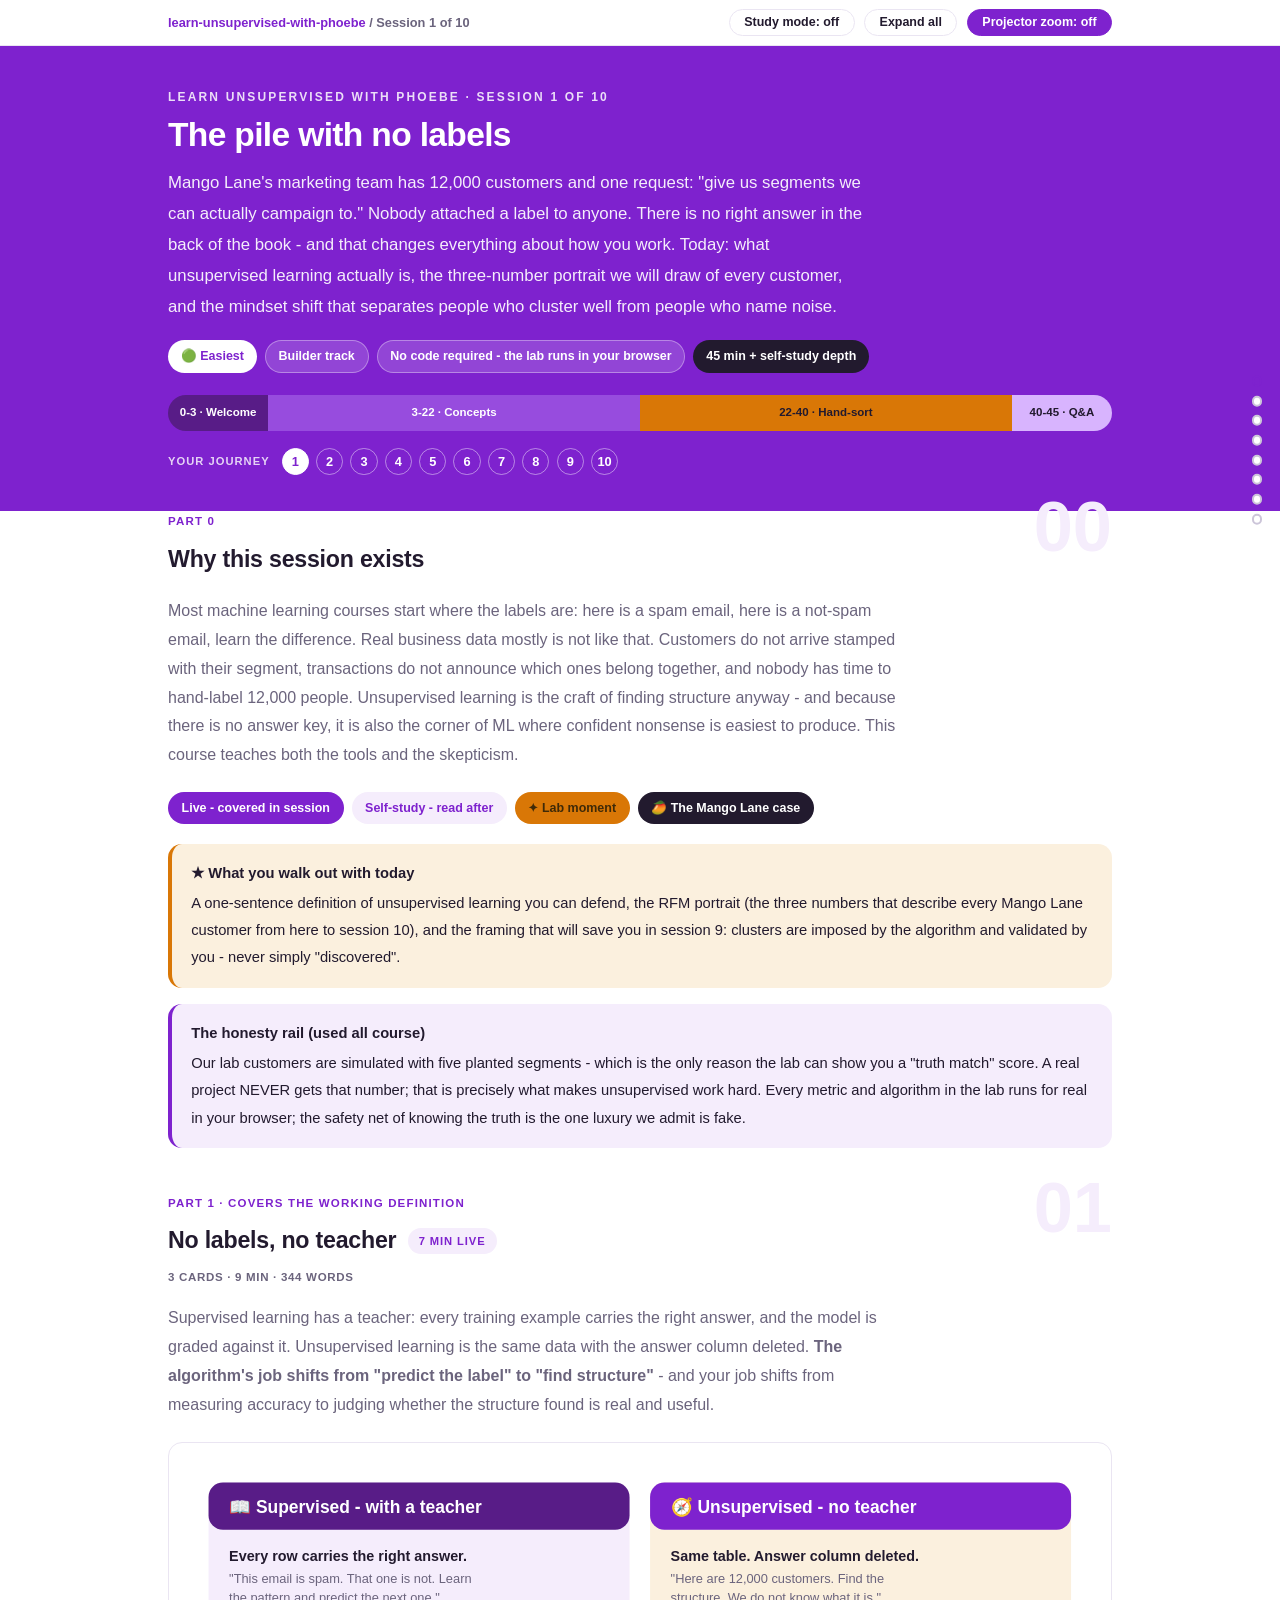
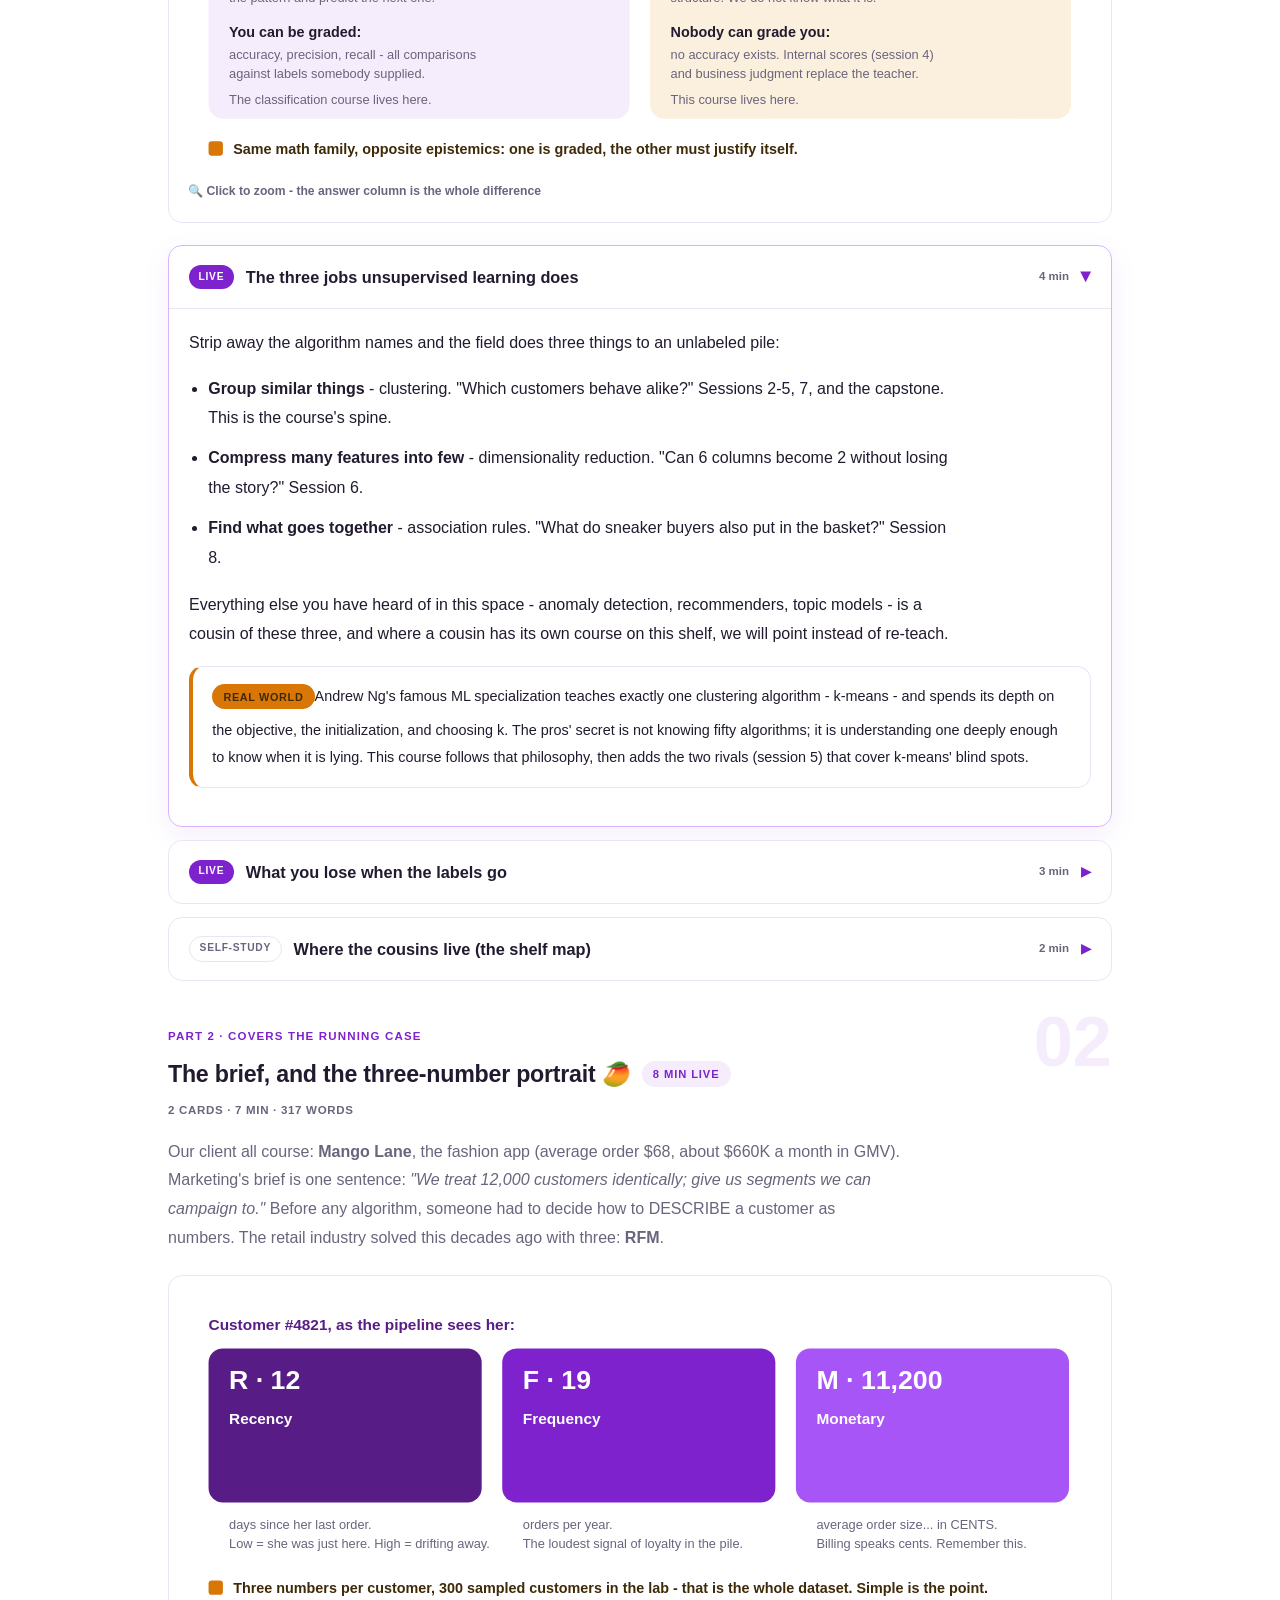
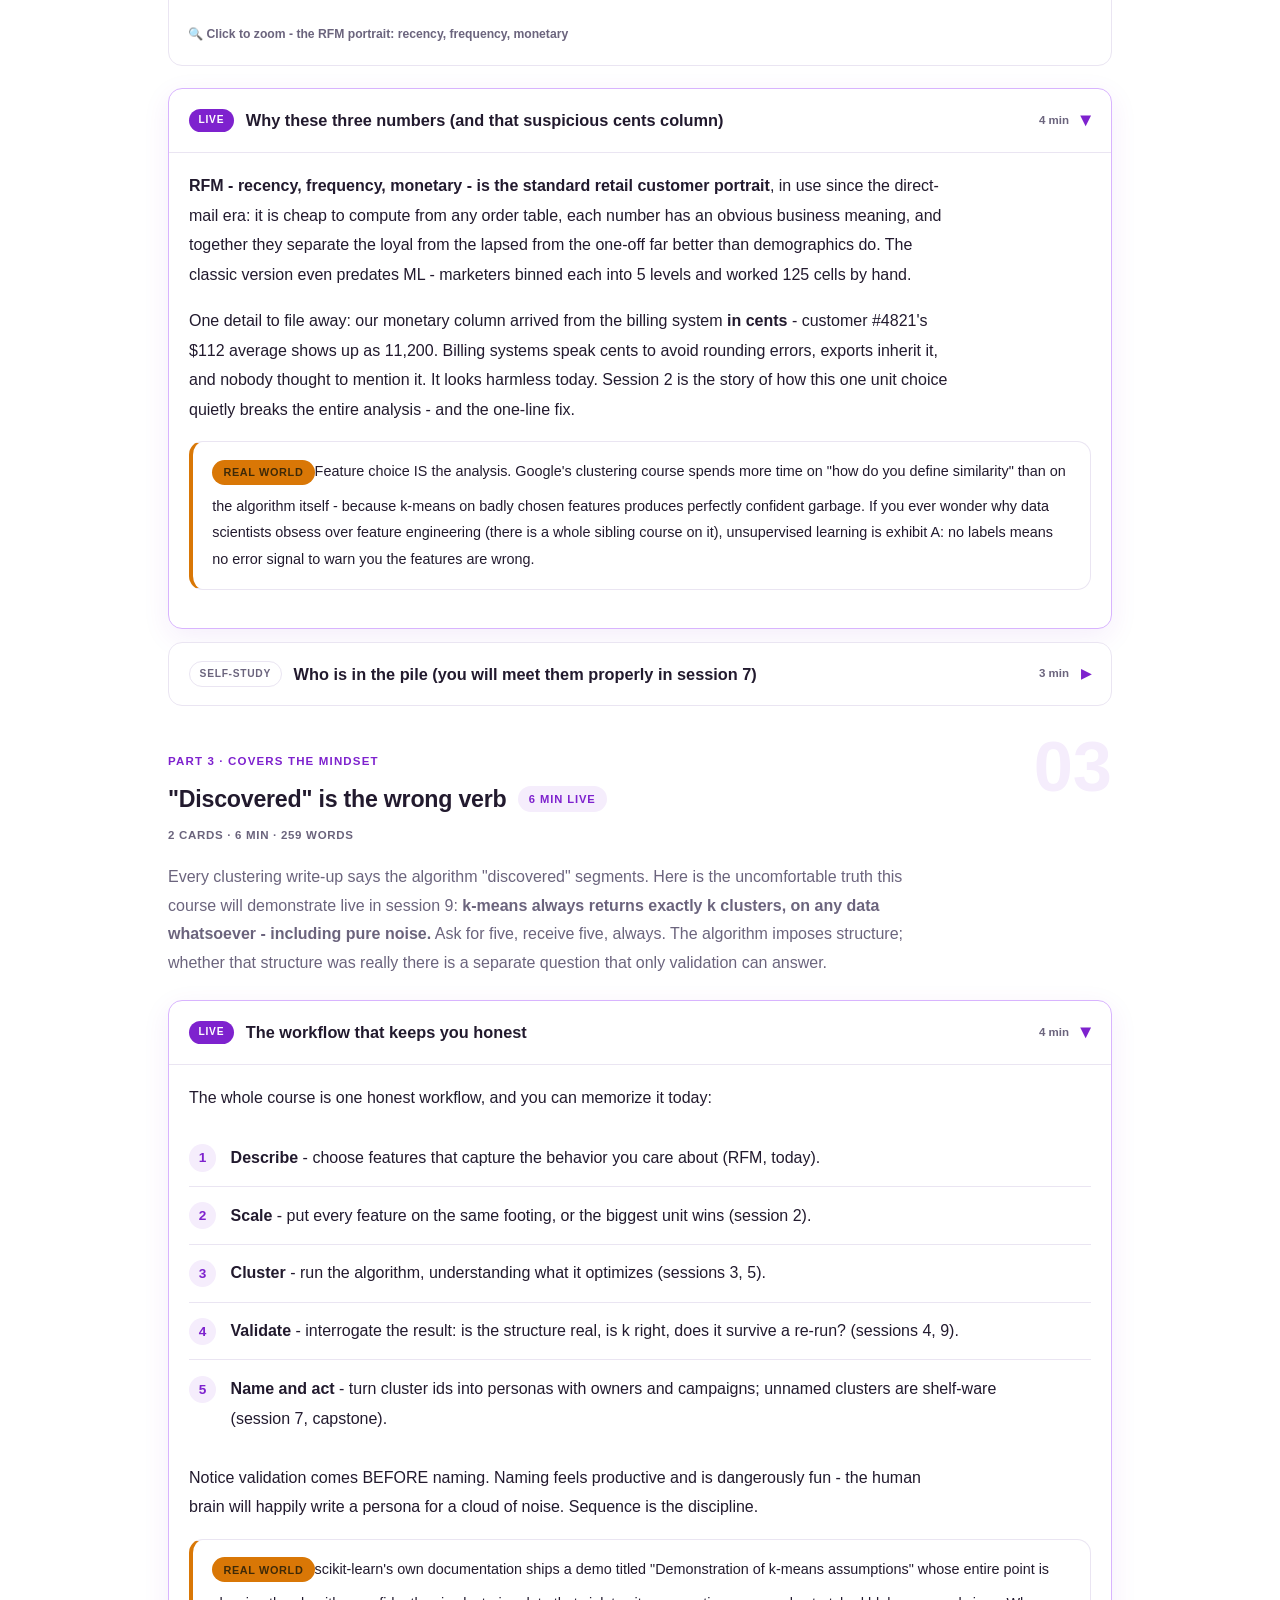
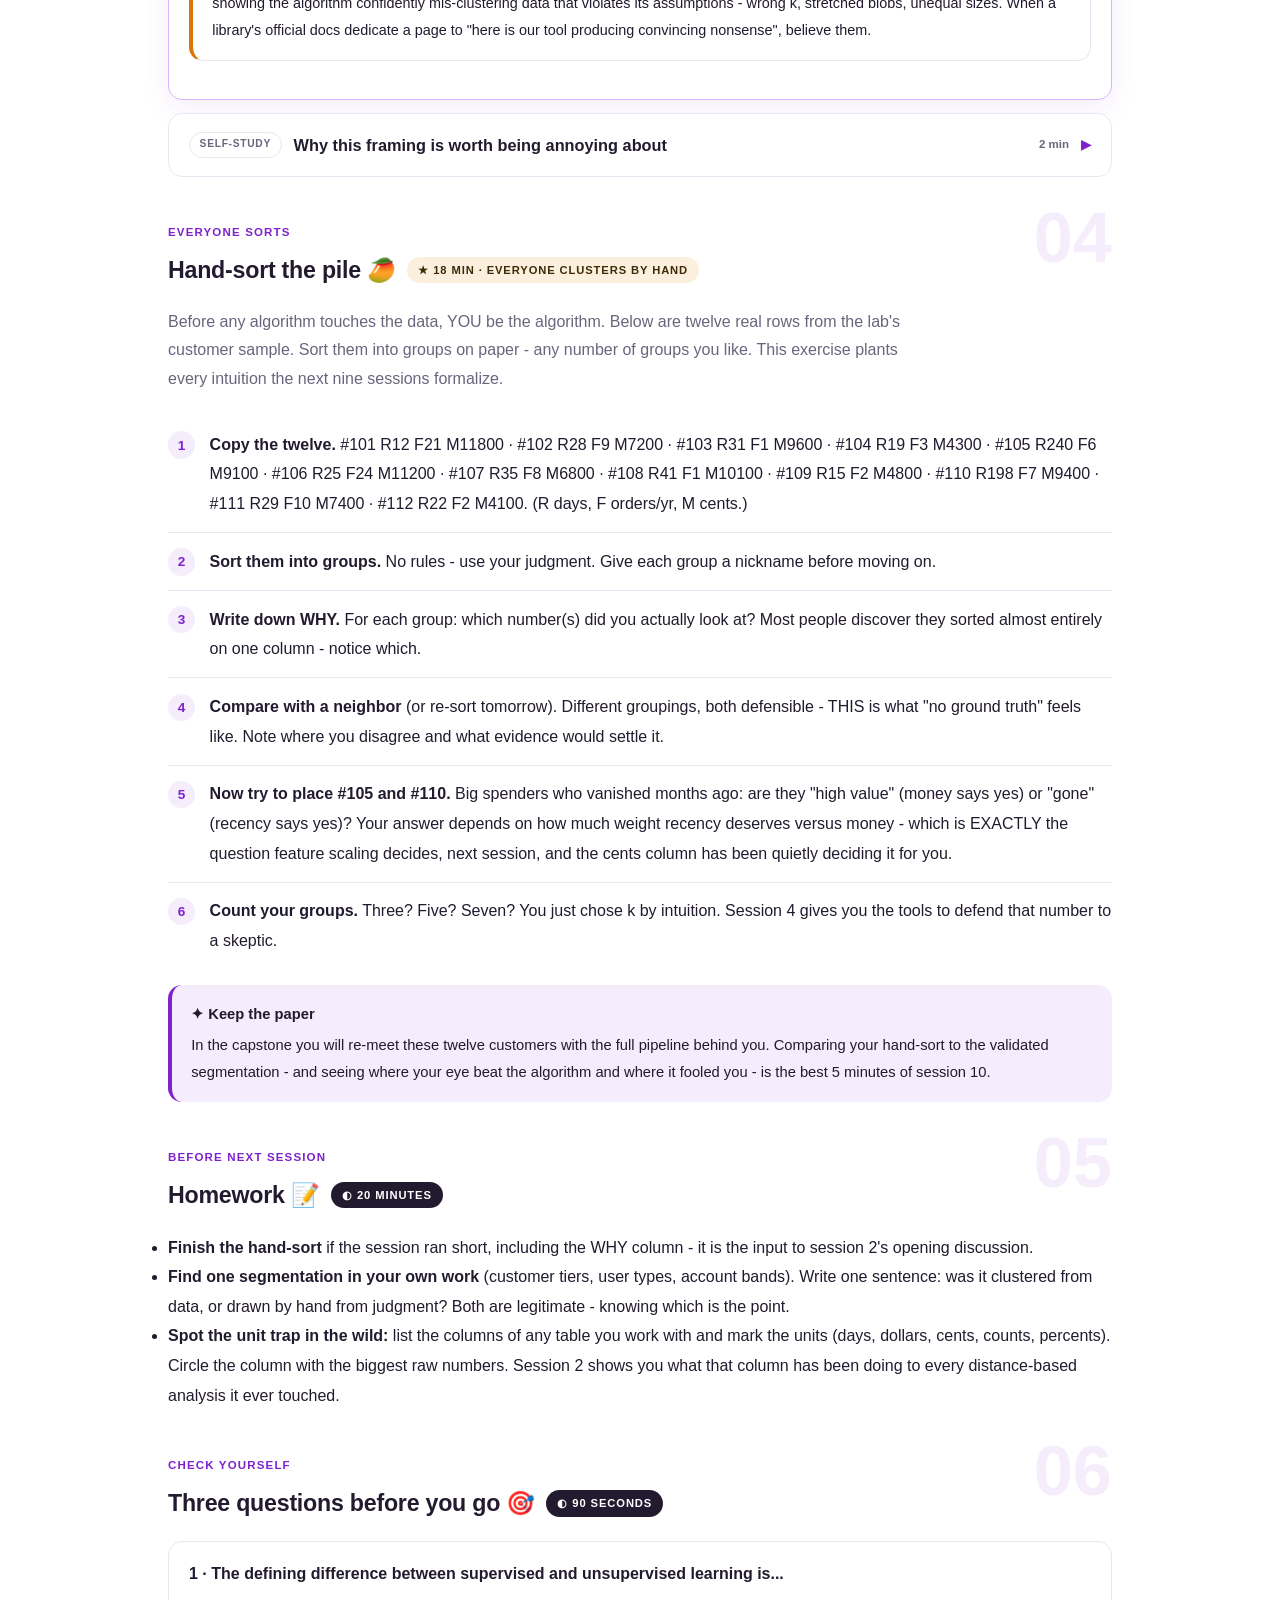
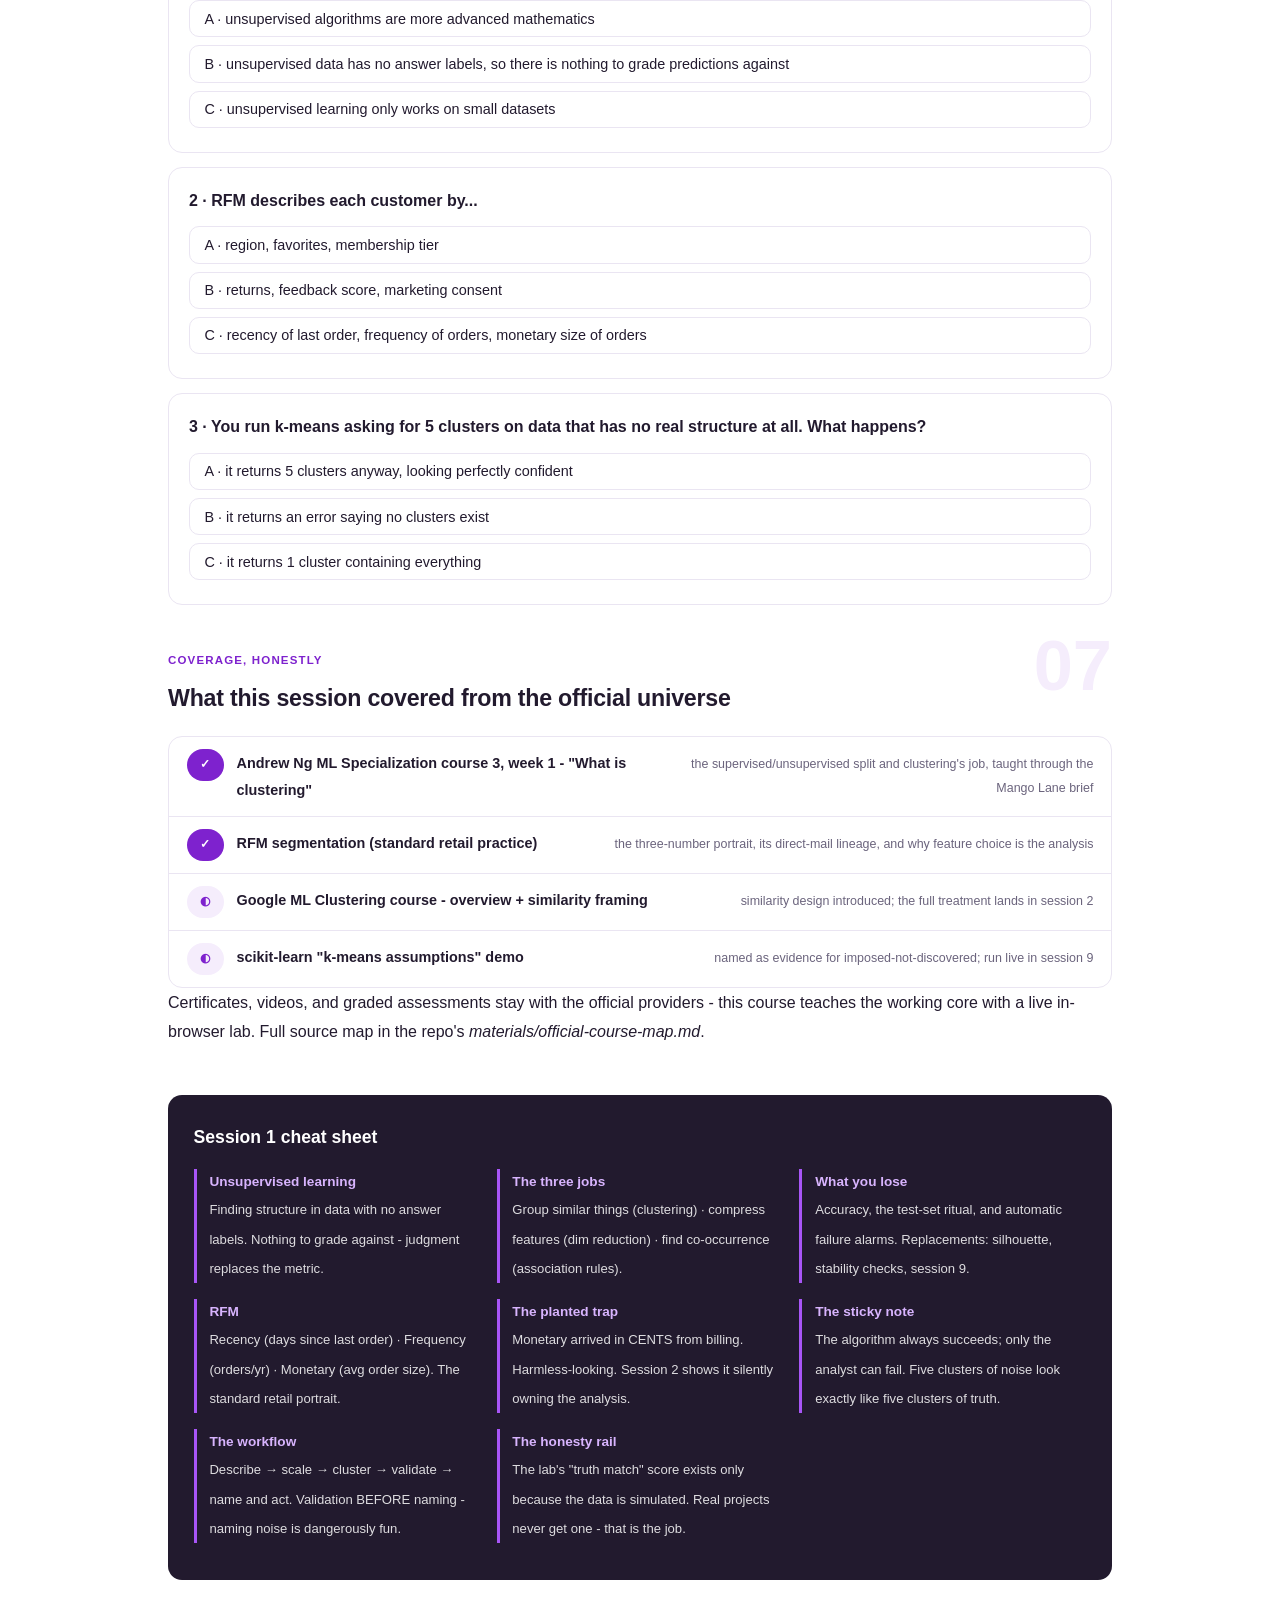
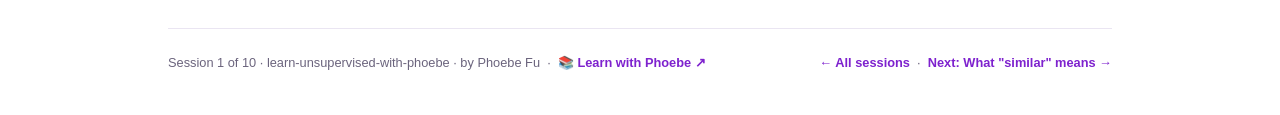
==== commit 8128545e: "Fix agenda band contrast, which was unreadable estate-wide The .agenda block hardcodes color:#fff on" ====
--- a/courses/u1-the-pile-with-no-labels.html
+++ b/courses/u1-the-pile-with-no-labels.html
@@ -3,8 +3,23 @@
 <head>
 <meta charset="UTF-8">
 <meta name="viewport" content="width=device-width, initial-scale=1.0">
+<!-- social:start -->
+<meta name="description" content="Most machine learning courses start where the labels are: here is a spam email, here is a not-spam email, learn the difference. Real business data mostly is not like that. Customers do not...">
+<meta property="og:type" content="article">
+<meta property="og:site_name" content="Learn with Phoebe">
+<meta property="og:title" content="The pile with no labels - learn unsupervised with phoebe">
+<meta property="og:description" content="Most machine learning courses start where the labels are: here is a spam email, here is a not-spam email, learn the difference. Real business data mostly is not like that. Customers do not...">
+<meta property="og:url" content="https://phoebefu6.github.io/learn-unsupervised-with-phoebe/courses/u1-the-pile-with-no-labels.html">
+<meta property="og:image" content="https://phoebefu6.github.io/learn-unsupervised-with-phoebe/assets/og-cover.png">
+<meta property="og:image:width" content="1200">
+<meta property="og:image:height" content="630">
+<meta name="twitter:card" content="summary_large_image">
+<meta name="twitter:title" content="The pile with no labels - learn unsupervised with phoebe">
+<meta name="twitter:description" content="Most machine learning courses start where the labels are: here is a spam email, here is a not-spam email, learn the difference. Real business data mostly is not like that. Customers do not...">
+<meta name="twitter:image" content="https://phoebefu6.github.io/learn-unsupervised-with-phoebe/assets/og-cover.png">
+<!-- social:end -->
 <title>Session 1 · The pile with no labels - learn unsupervised with phoebe</title>
-<link rel="stylesheet" href="../assets/style.css?v=5">
+<link rel="stylesheet" href="../assets/style.css?v=7">
 </head>
 <body>
 
@@ -328,6 +343,6 @@
 
 </main>
 
-<script src="../assets/app.js?v=5"></script>
+<script src="../assets/app.js?v=6"></script>
 </body>
 </html>
--- a/assets/style.css
+++ b/assets/style.css
@@ -87,9 +87,9 @@
 }
 .agenda span { padding: .45rem .3rem; white-space: nowrap; overflow: hidden; text-overflow: ellipsis; }
 .agenda .a1 { background: var(--indigo-deep); }
-.agenda .a2 { background: var(--indigo-mid); }
-.agenda .a3 { background: var(--amber); color: var(--amber-ink); }
-.agenda .a4 { background: var(--indigo-soft); }
+.agenda .a2 { background: #974CDE; color: #fff; }
+.agenda .a3 { background: var(--amber); color: var(--ink); }
+.agenda .a4 { background: var(--indigo-soft); color: var(--ink); }
 
 /* ---------- toolbar ---------- */
 .toolbar {
@@ -734,7 +734,8 @@
   /* long inline code tokens and nowrap chips are the two things that still
      forced the page sideways below 640px: let them break rather than push
      the layout. Inside the media query only - desktop is untouched. */
-  :not(pre) > code, .prompt-box span, code span { overflow-wrap: anywhere; word-break: break-word; }
+  :not(pre) > code, .prompt-box span, code span,
+  p span, li span, td span { overflow-wrap: anywhere; word-break: break-word; }
   .chip, .syn-chip, .pill, .mode, .tag { white-space: normal; max-width: 100%; }
 
   /* the agenda bar truncated its own labels into nonsense - stack it */
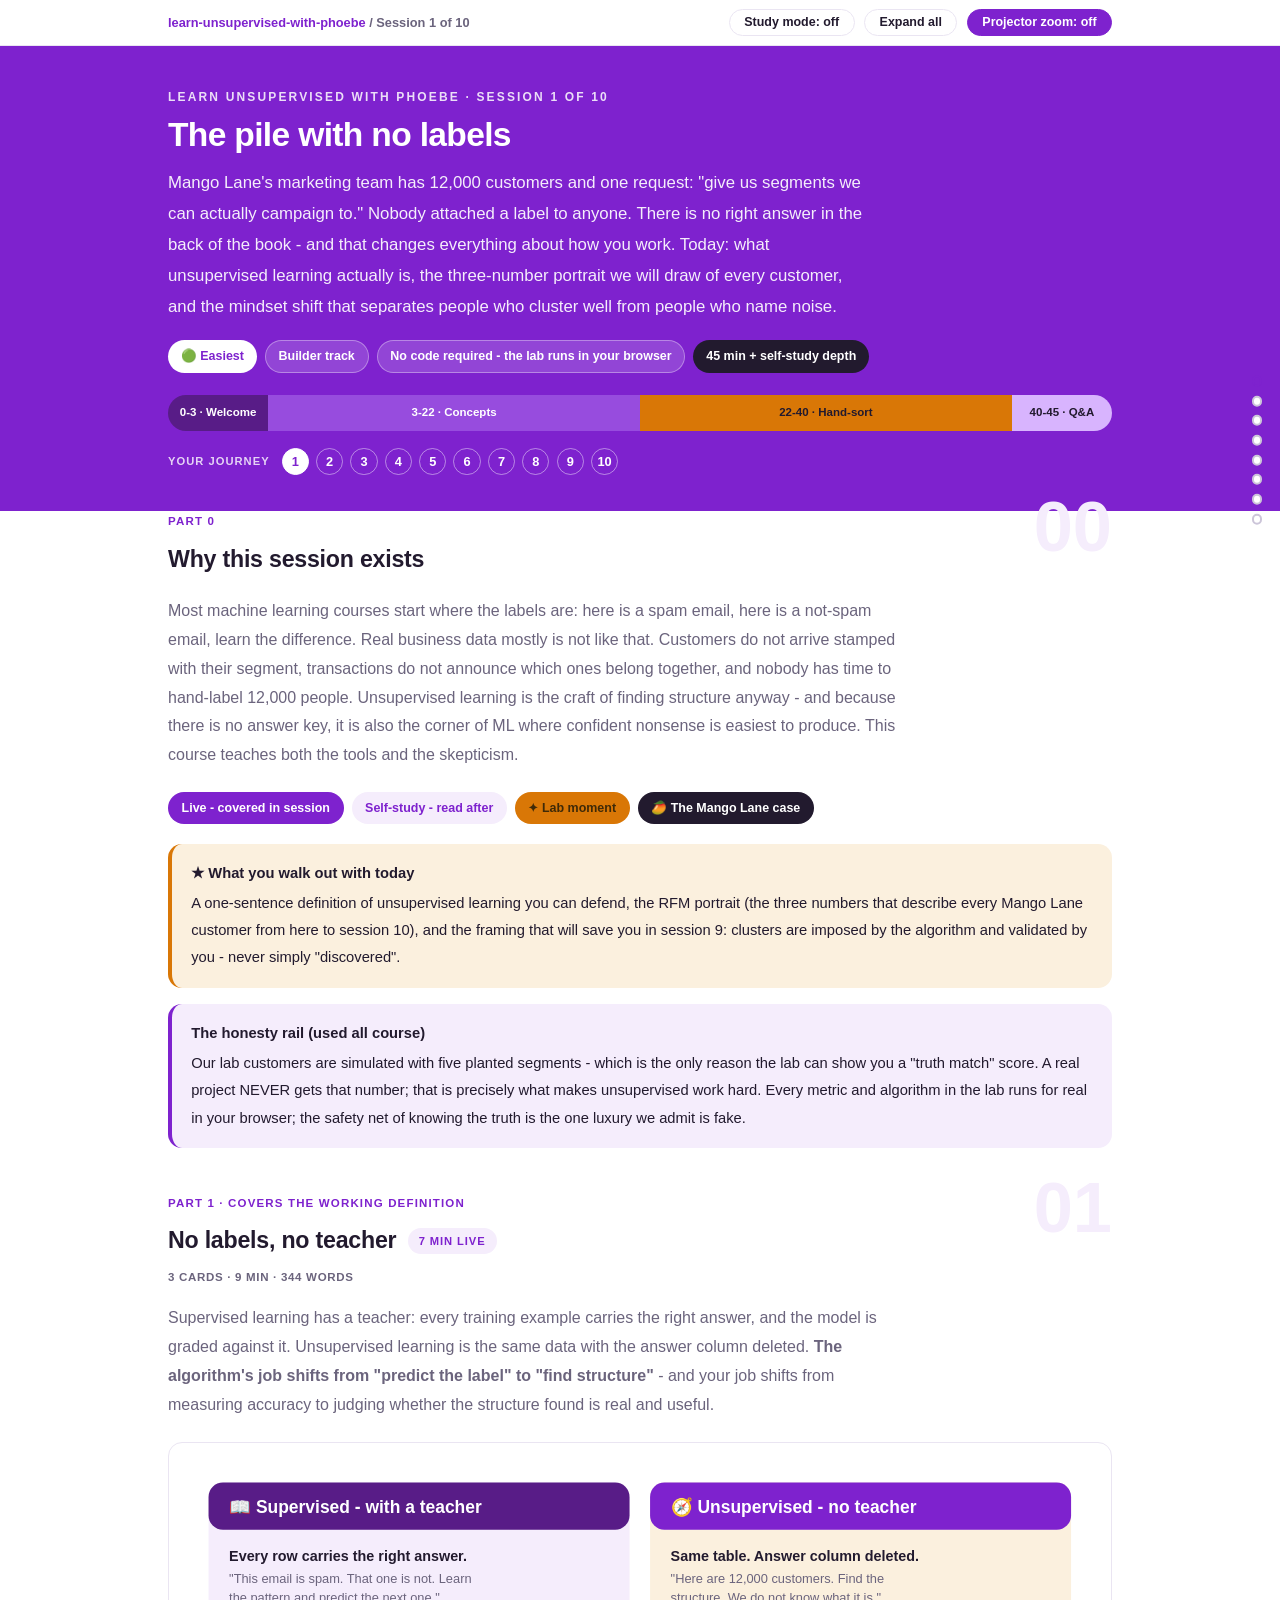
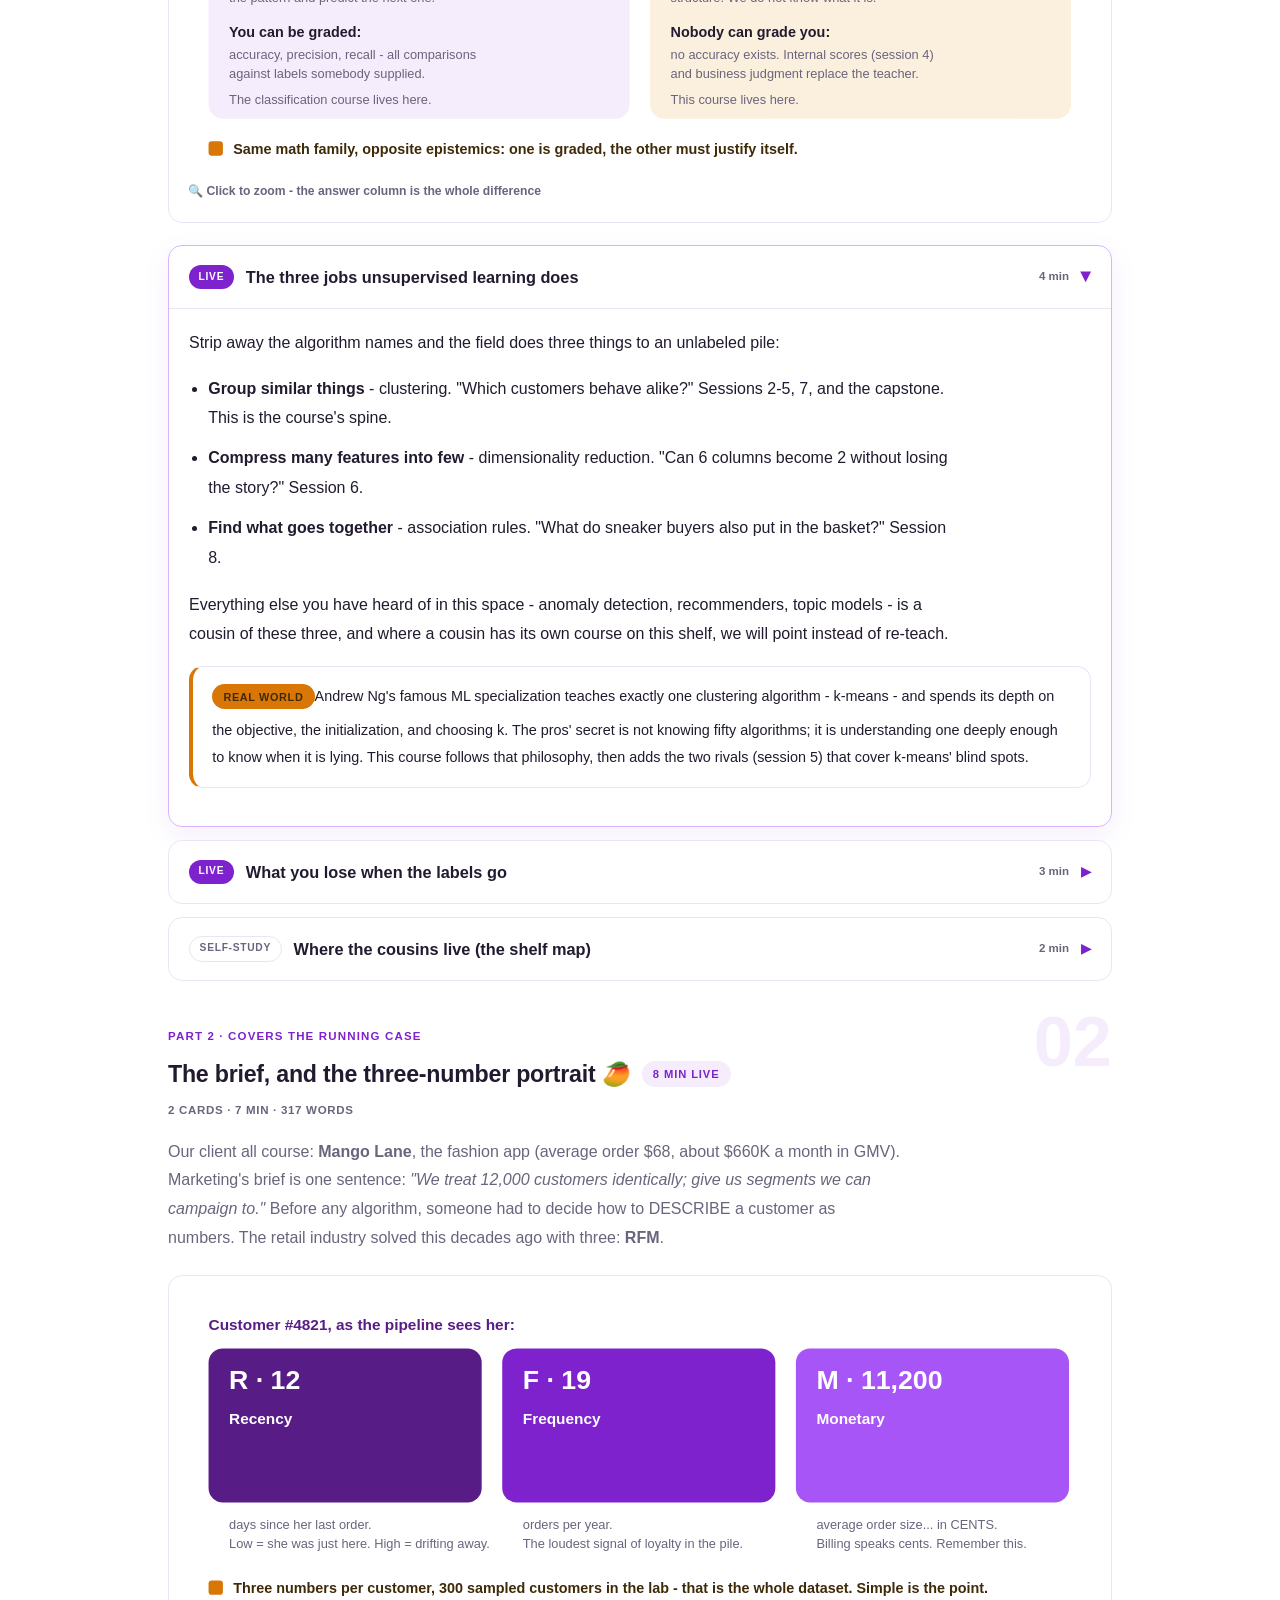
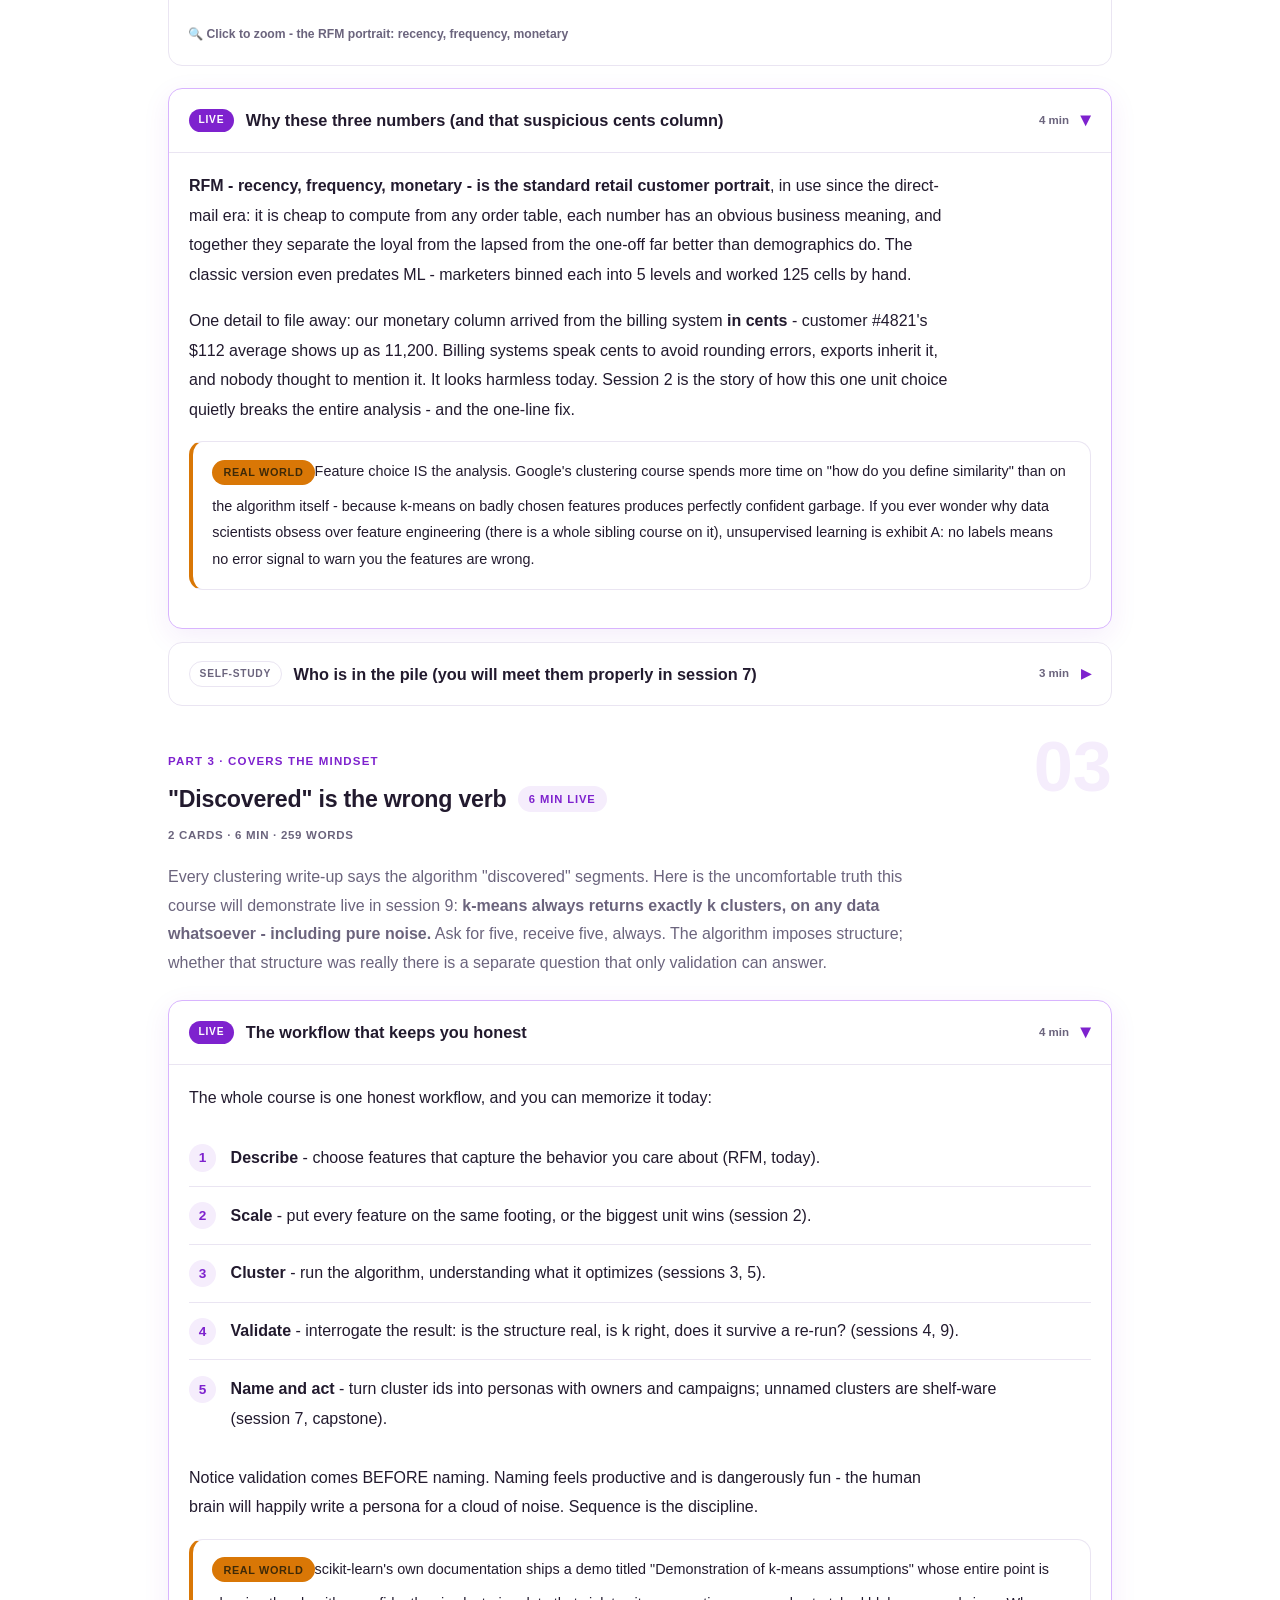
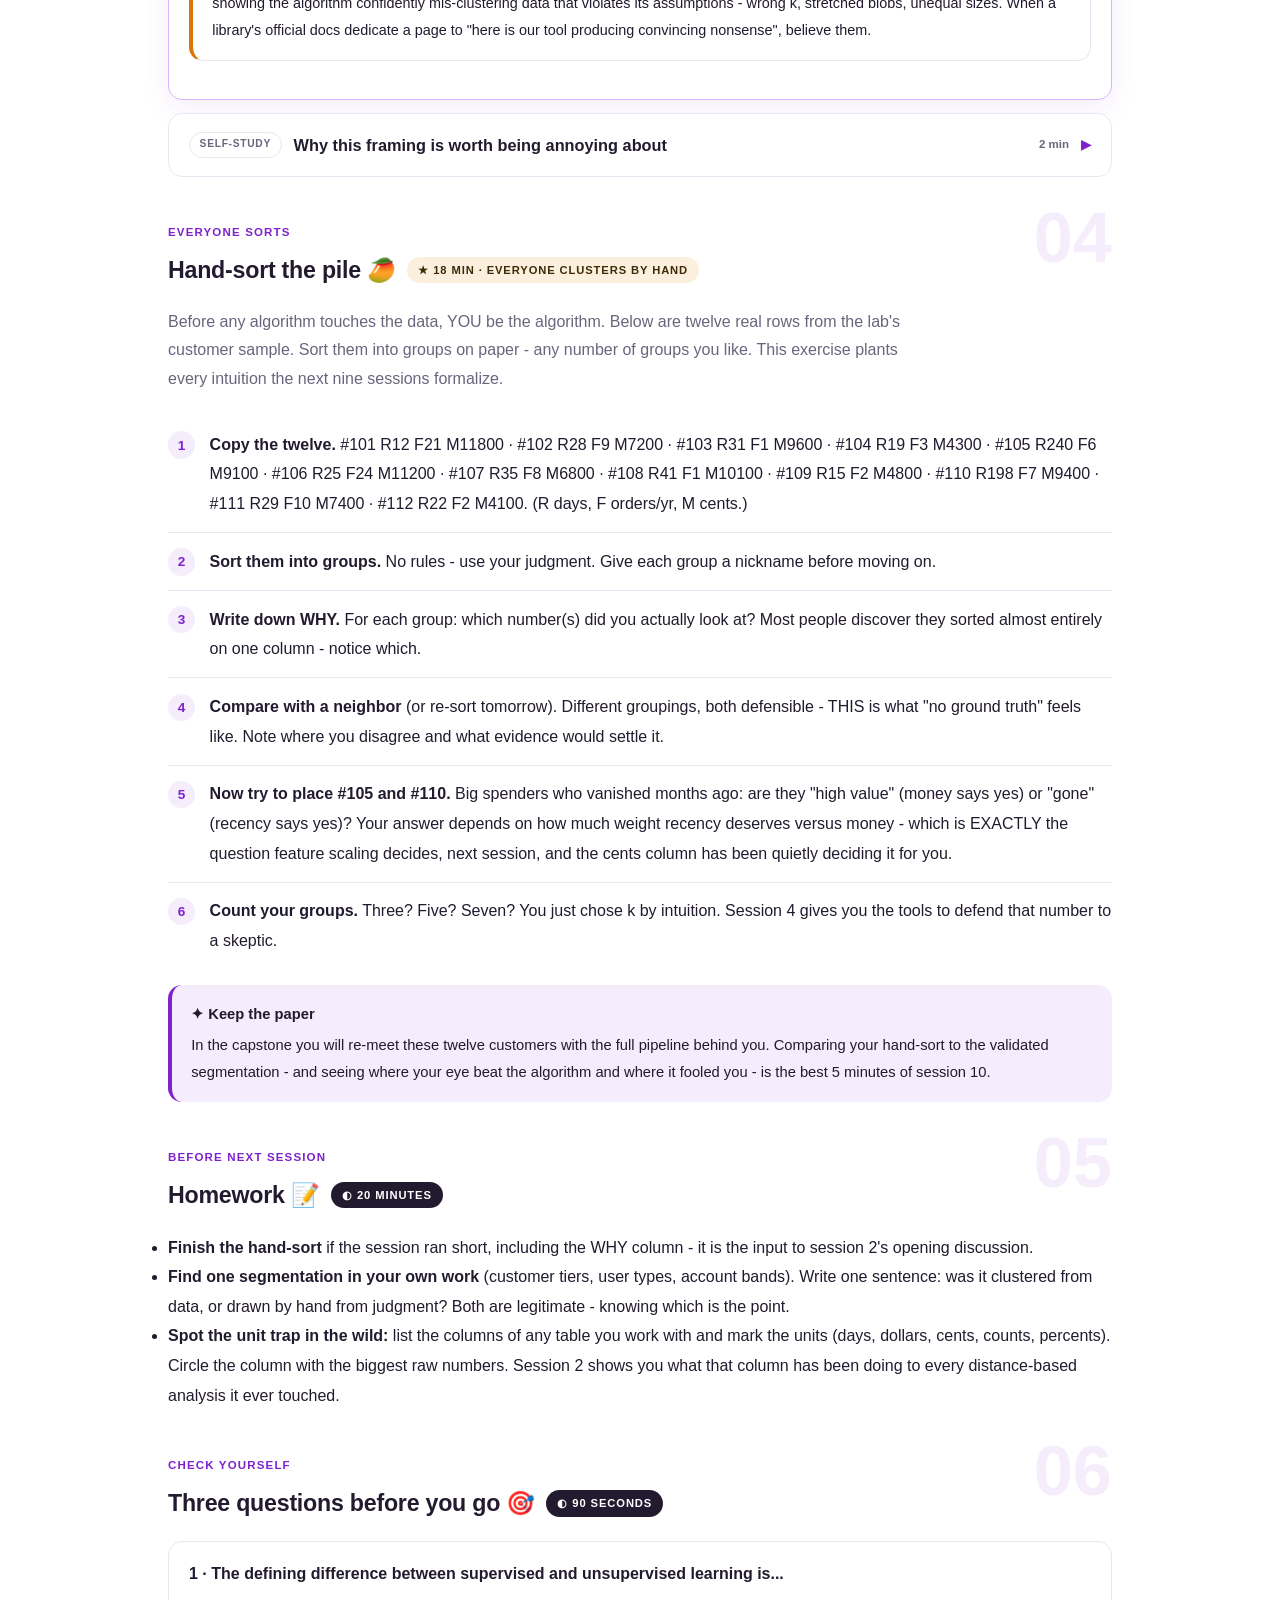
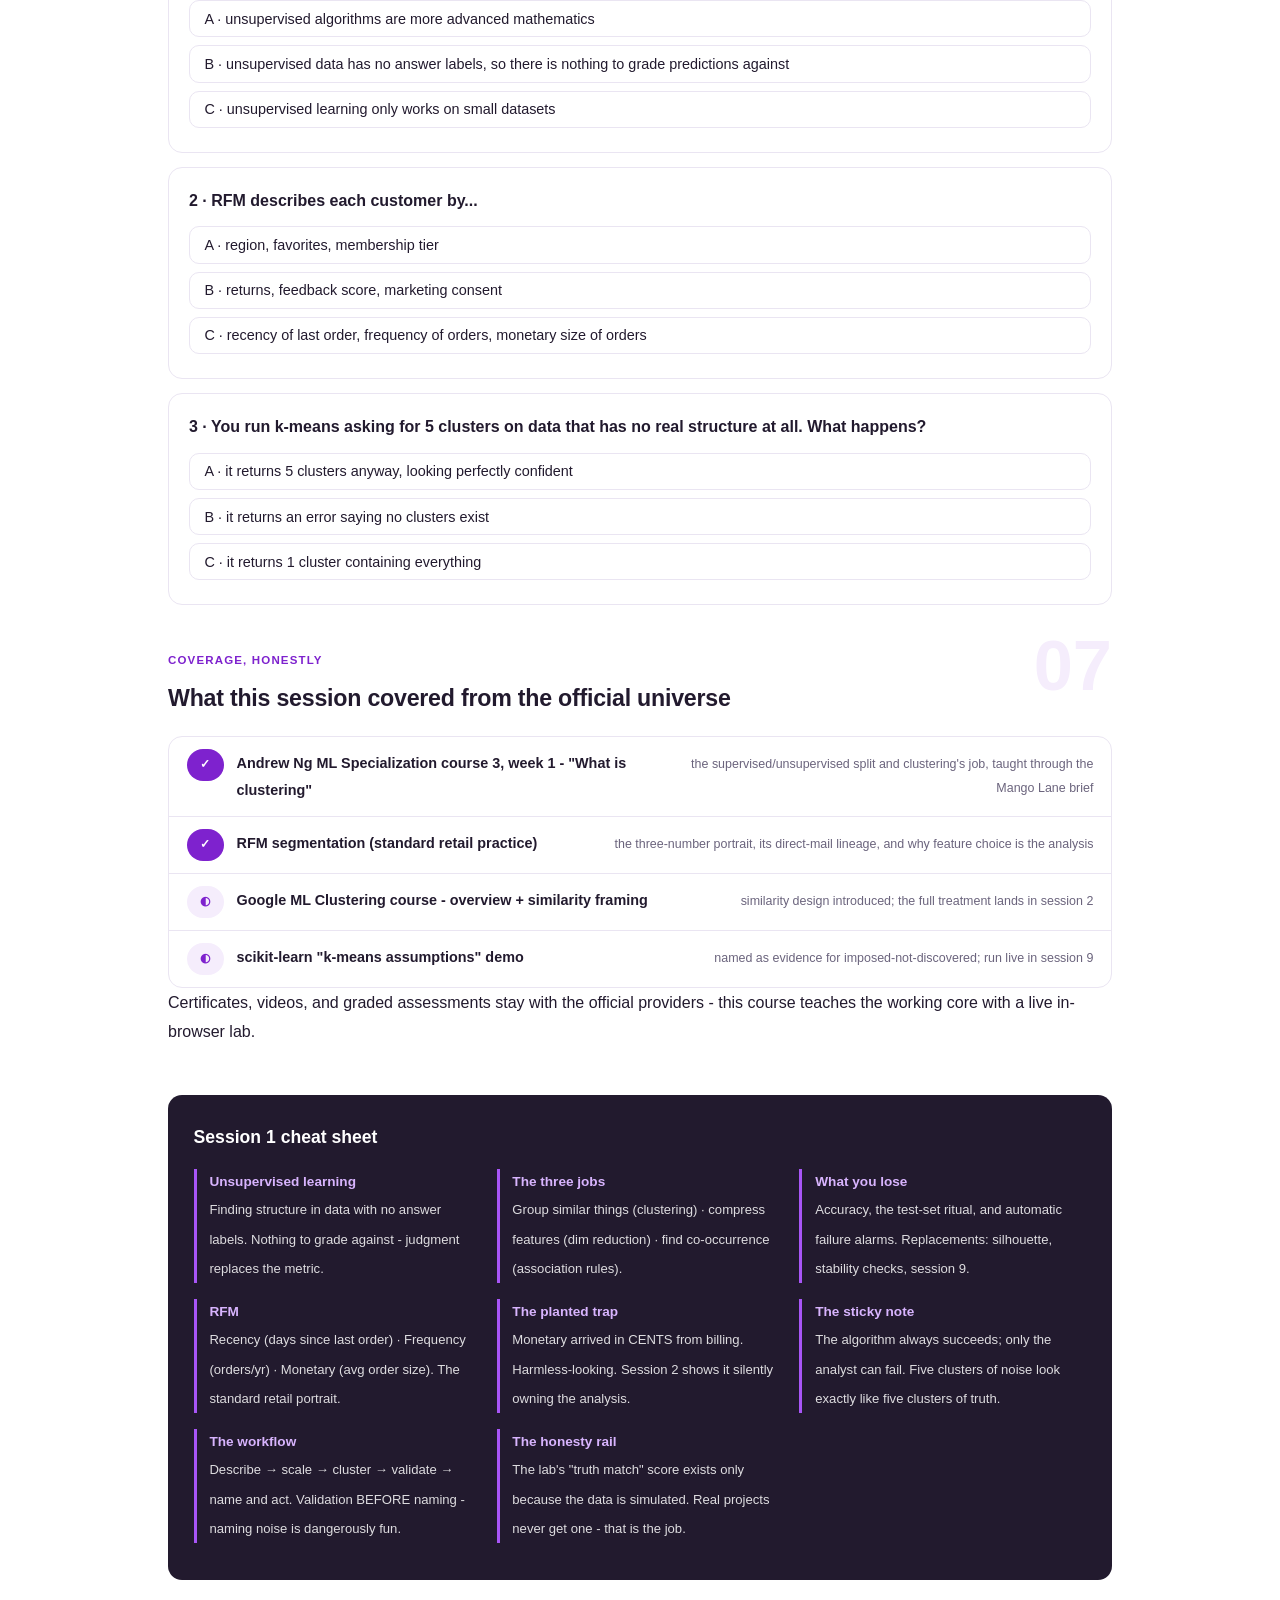
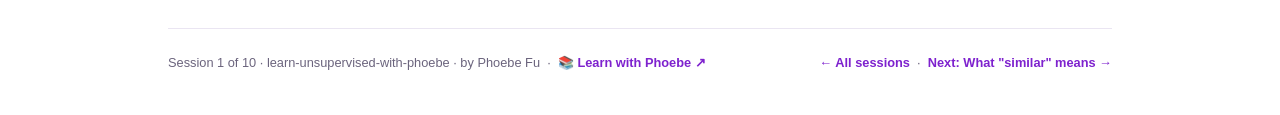
==== commit eecdca55: "Session pages: remove the internal source-map path A session page is a page a learner reads, so a bu" ====
--- a/courses/u1-the-pile-with-no-labels.html
+++ b/courses/u1-the-pile-with-no-labels.html
@@ -318,7 +318,7 @@
       <div class="covered-row"><span class="status pill light">◐</span><span class="name">Google ML Clustering course - overview + similarity framing</span><span class="note">similarity design introduced; the full treatment lands in session 2</span></div>
       <div class="covered-row"><span class="status pill light">◐</span><span class="name">scikit-learn "k-means assumptions" demo</span><span class="note">named as evidence for imposed-not-discovered; run live in session 9</span></div>
     </div>
-    <p>Certificates, videos, and graded assessments stay with the official providers - this course teaches the working core with a live in-browser lab. Full source map in the repo's <em>materials/official-course-map.md</em>.</p>
+    <p>Certificates, videos, and graded assessments stay with the official providers - this course teaches the working core with a live in-browser lab.</p>
   </section>
 
   <!-- ============ CHEAT SHEET ============ -->
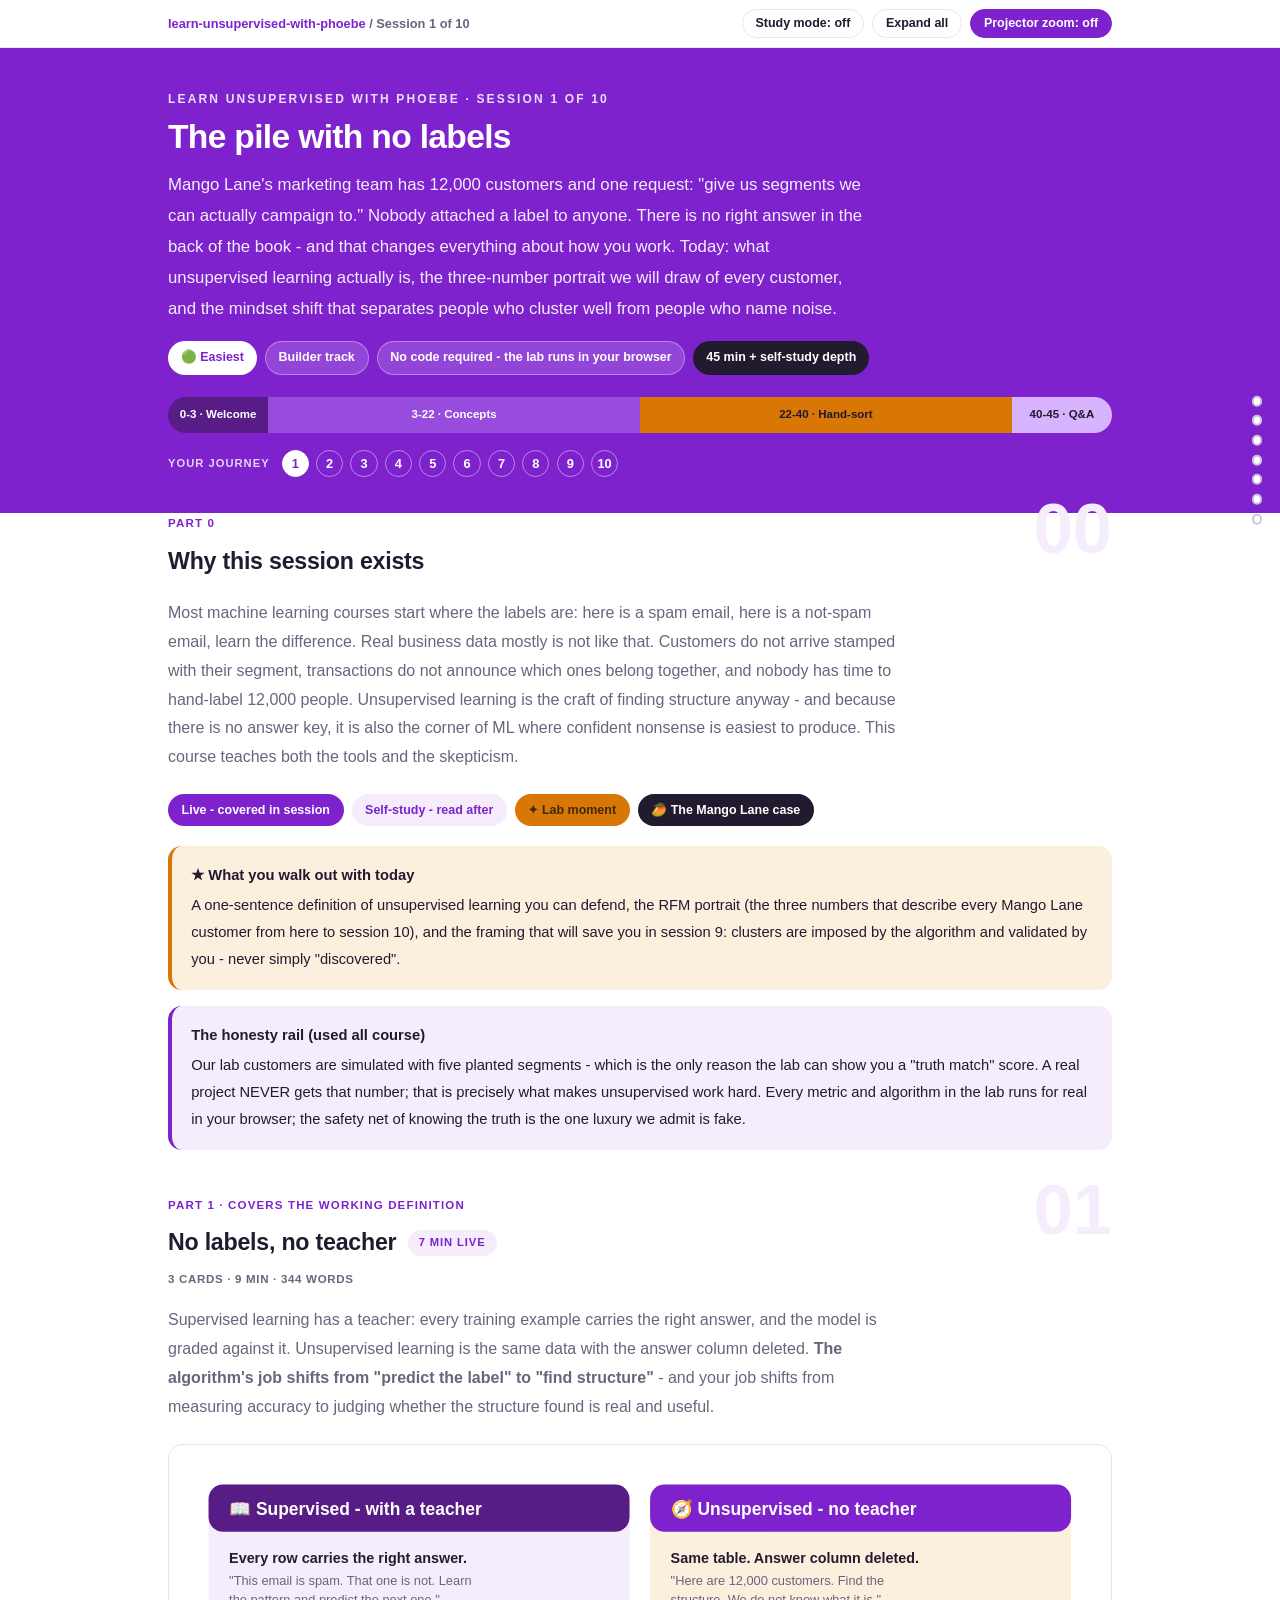
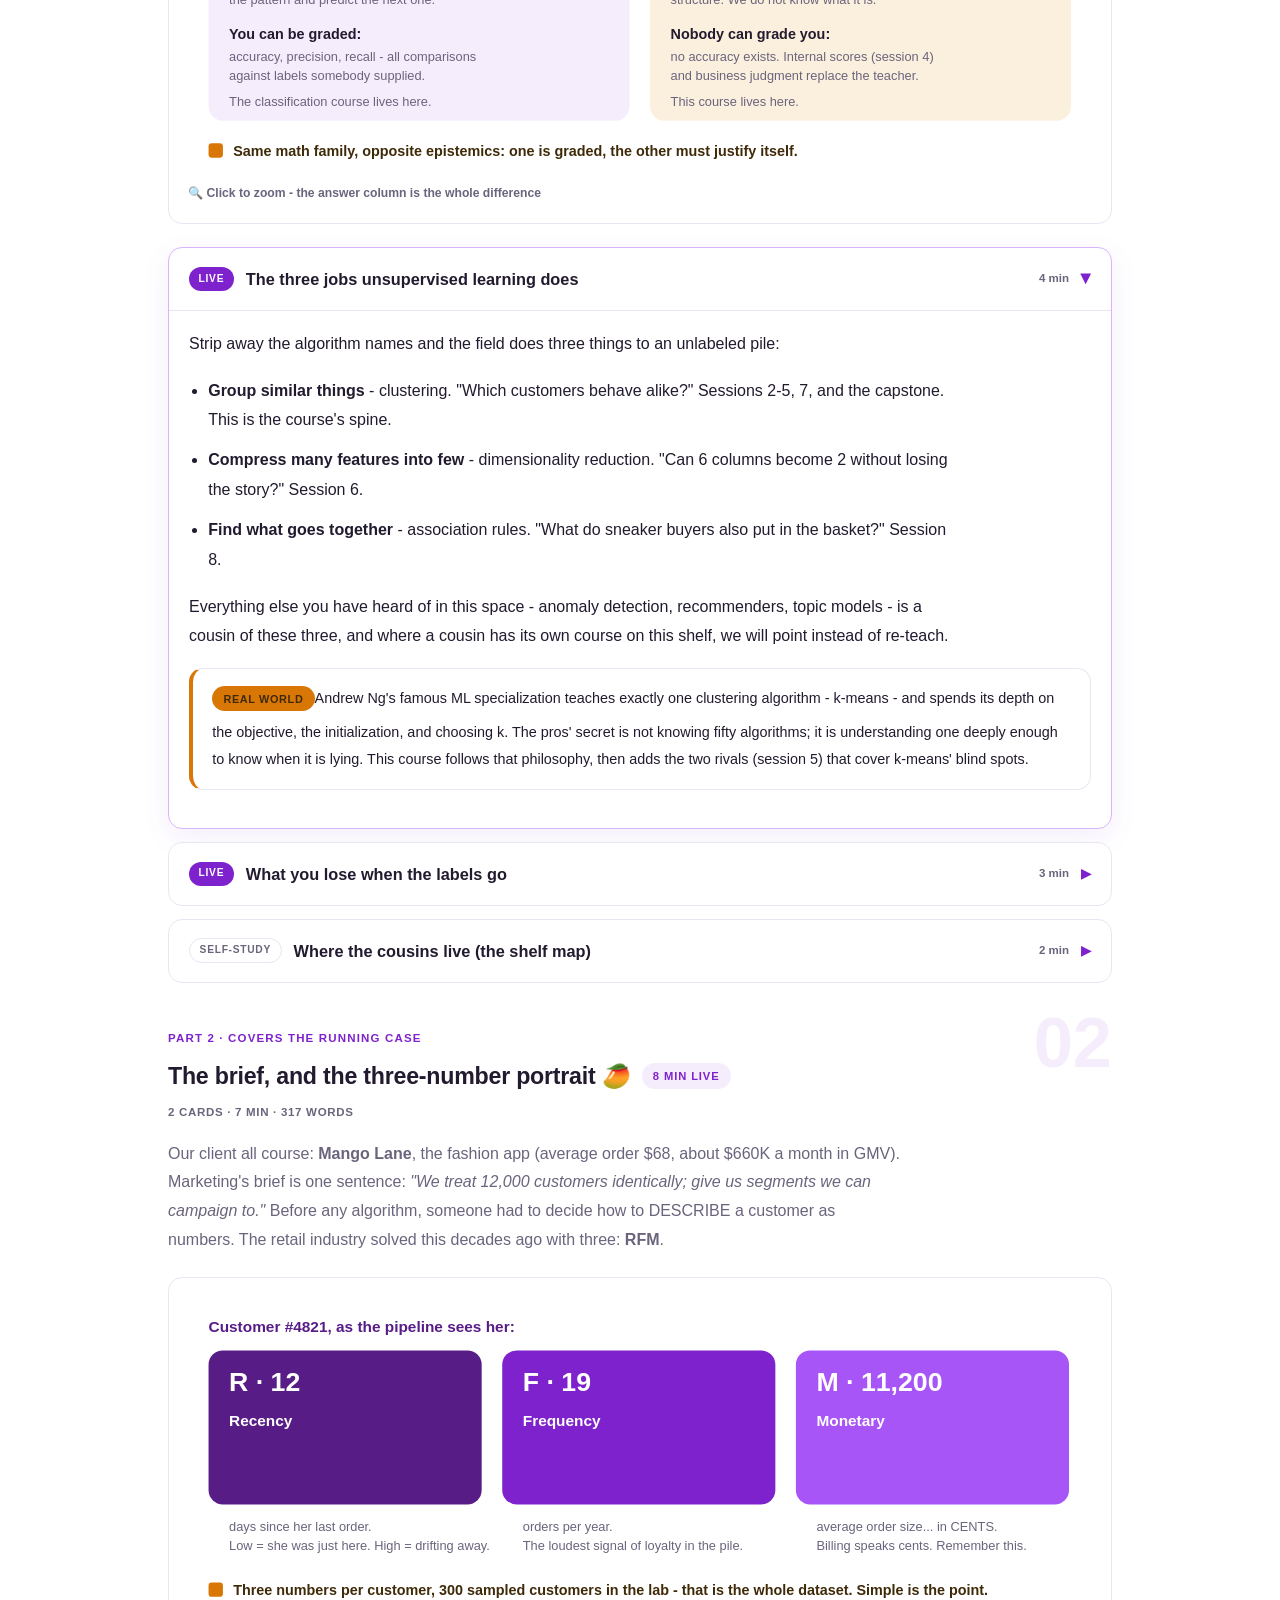
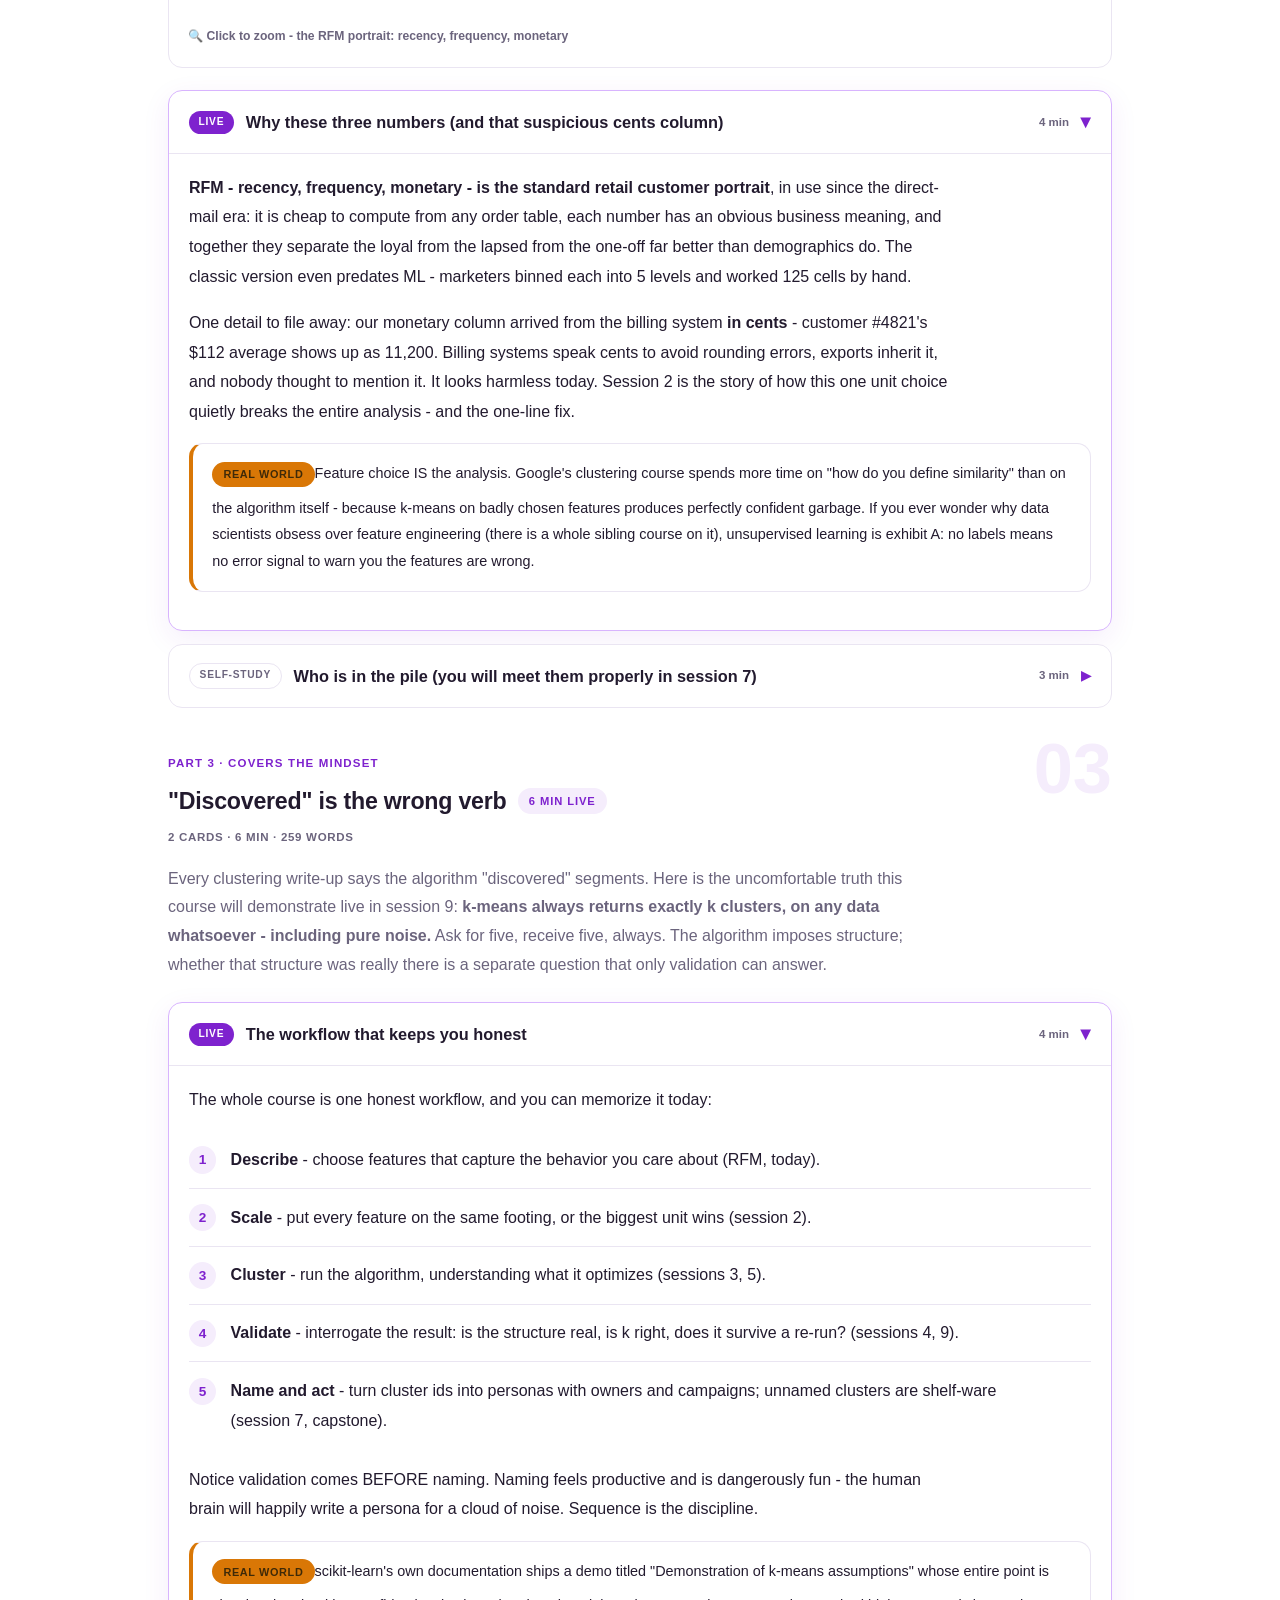
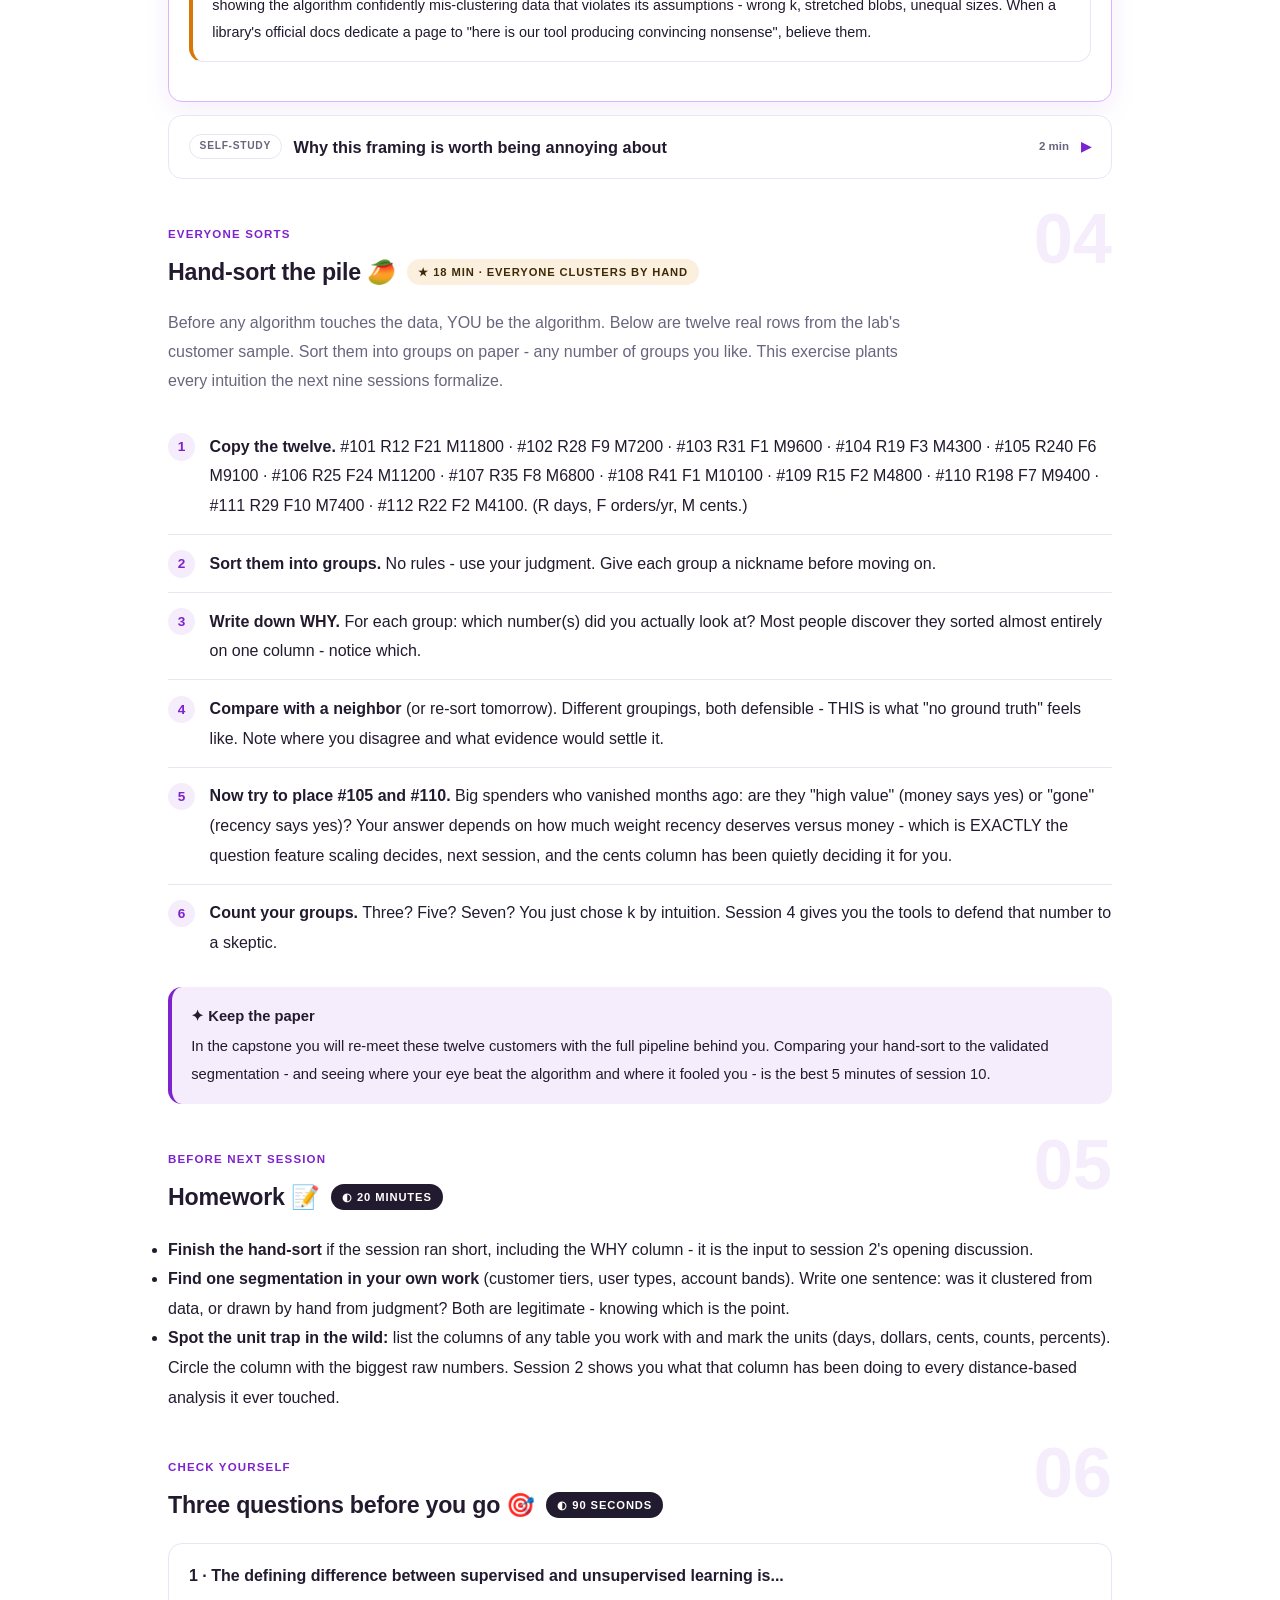
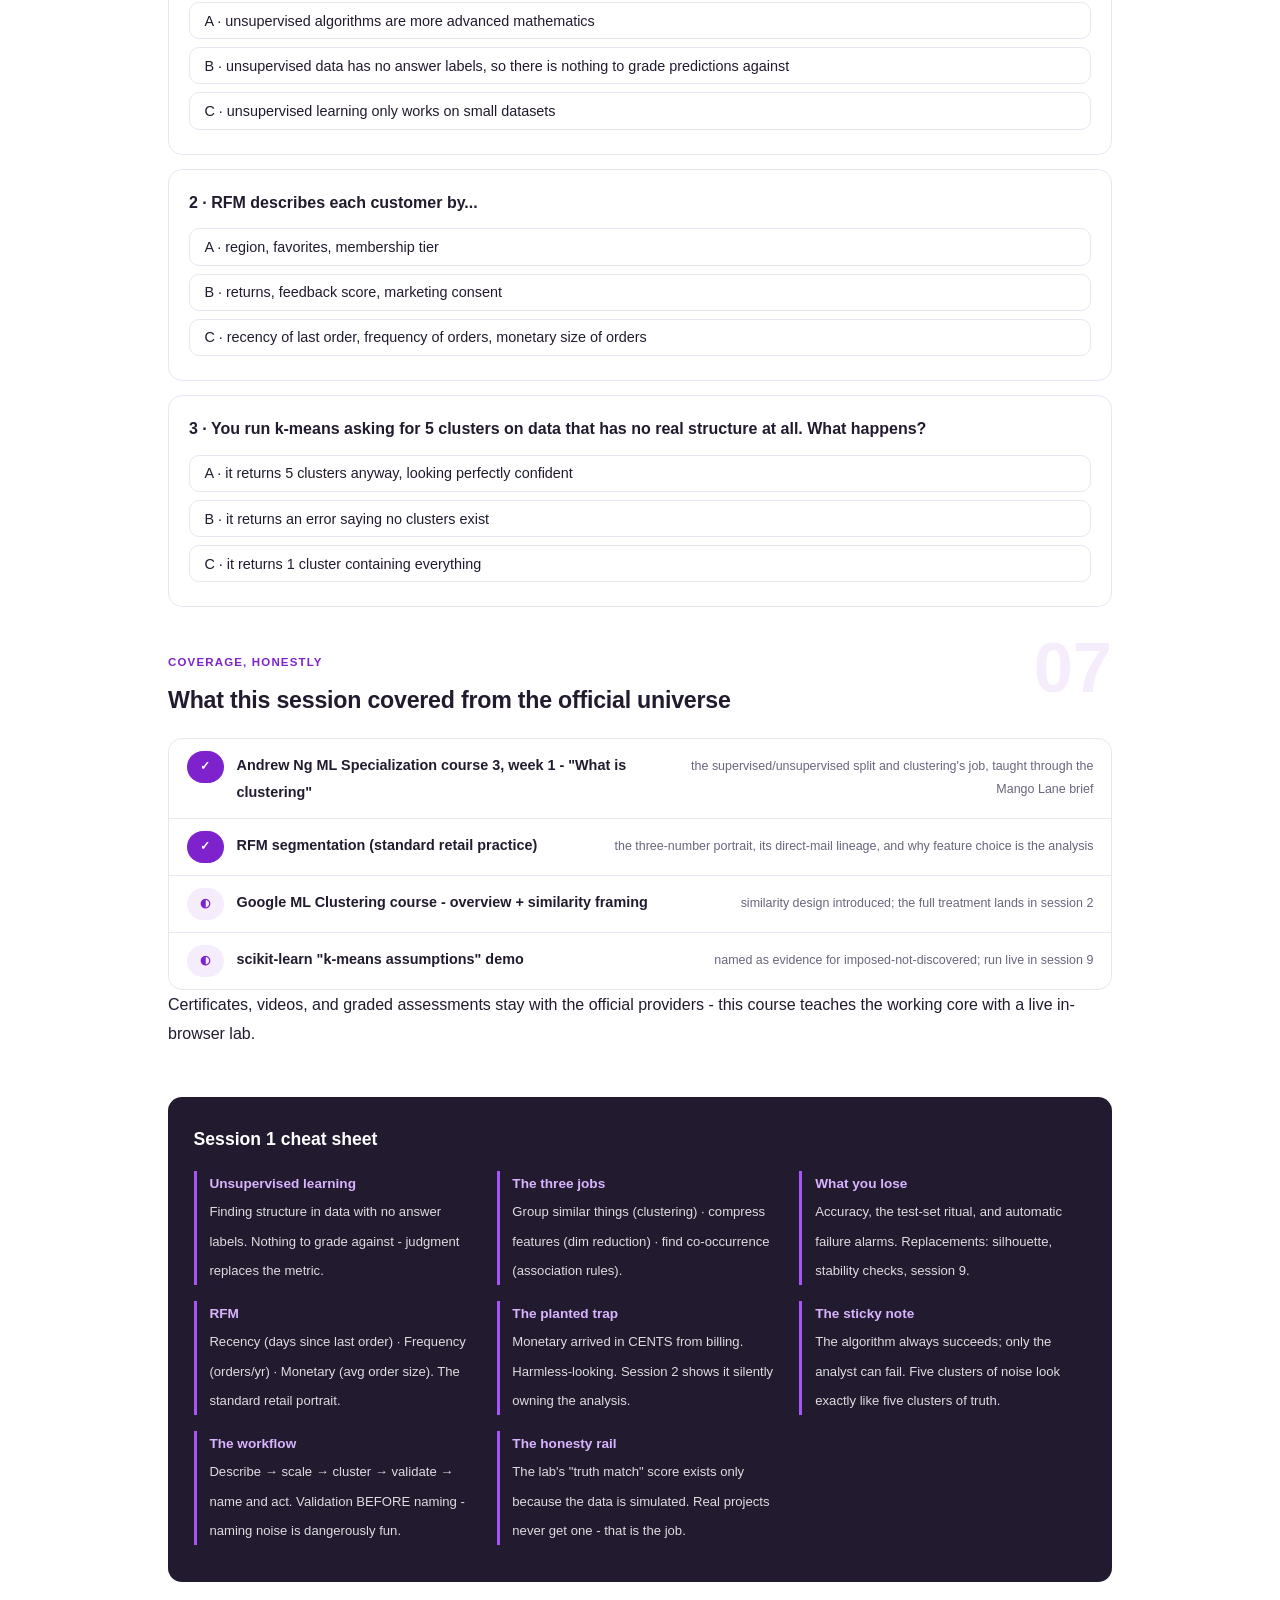
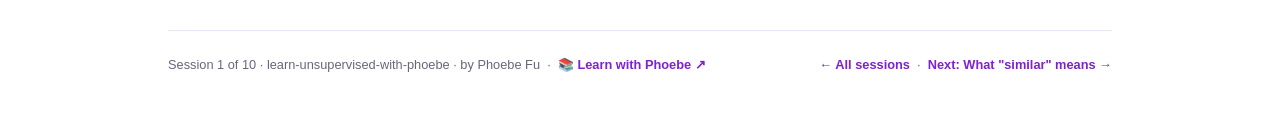
==== commit 9ad7ad1f: "Layout: code boxes stack under step text; toolbar is one row Shared-template defect, live estate-wid" ====
--- a/courses/u1-the-pile-with-no-labels.html
+++ b/courses/u1-the-pile-with-no-labels.html
@@ -19,7 +19,7 @@
 <meta name="twitter:image" content="https://phoebefu6.github.io/learn-unsupervised-with-phoebe/assets/og-cover.png">
 <!-- social:end -->
 <title>Session 1 · The pile with no labels - learn unsupervised with phoebe</title>
-<link rel="stylesheet" href="../assets/style.css?v=7">
+<link rel="stylesheet" href="../assets/style.css?v=9">
 </head>
 <body>
 
--- a/assets/style.css
+++ b/assets/style.css
@@ -101,8 +101,9 @@
   border-bottom: 1px solid var(--hairline);
   padding: .55rem 0;
 }
-.toolbar .wrap { display: flex; align-items: center; gap: .6rem; }
-.toolbar .crumb { font-size: .8rem; color: var(--muted); font-weight: 600; margin-right: auto; }
+.toolbar .wrap { display: flex; align-items: center; gap: .5rem; flex-wrap: nowrap; }
+.toolbar .crumb { font-size: .8rem; color: var(--muted); font-weight: 600; margin-right: auto; min-width: 0; white-space: nowrap; overflow: hidden; text-overflow: ellipsis; }
+.toolbar .btn { white-space: nowrap; flex: none; padding: .38rem .8rem; font-size: .78rem; line-height: 1.2; }
 .toolbar .crumb a { color: var(--indigo); text-decoration: none; }
 .btn {
   border: 1px solid var(--hairline);
@@ -302,11 +303,15 @@
 /* ---------- demo steps ---------- */
 .steps { counter-reset: step; margin: .6rem 0 1rem; }
 .step {
-  display: flex;
-  gap: .9rem;
+  display: grid;
+  grid-template-columns: max-content minmax(0, 1fr);
+  column-gap: .9rem;
+  row-gap: .2rem;
   padding: .85rem 0;
   border-bottom: .5px solid var(--hairline);
 }
+.step > * { grid-column: 2; min-width: 0; }
+.step > .prompt-box { margin: .8rem 0 .4rem; }
 .step:last-child { border-bottom: none; }
 .step::before {
   counter-increment: step;
@@ -727,7 +732,10 @@
   /* 44px tap targets */
   details.card summary { min-height: 44px; }
   .qopt { min-height: 44px; display: flex; align-items: center; padding: .7rem .9rem; }
-  .toolbar .btn, .pagefoot a { min-height: 44px; display: inline-flex; align-items: center; }
+  .toolbar .btn, .pagefoot a { min-height: 44px; display: inline-flex; align-items: center; justify-content: center; }
+  .toolbar .crumb, .toolbar #zoom-toggle { display: none; }
+  .toolbar .btn { flex: 1 1 0; padding: .3rem .4rem; font-size: .72rem; }
+  table.clean { display: block; overflow-x: auto; -webkit-overflow-scrolling: touch; }
 }
 
 @media (max-width: 640px) {
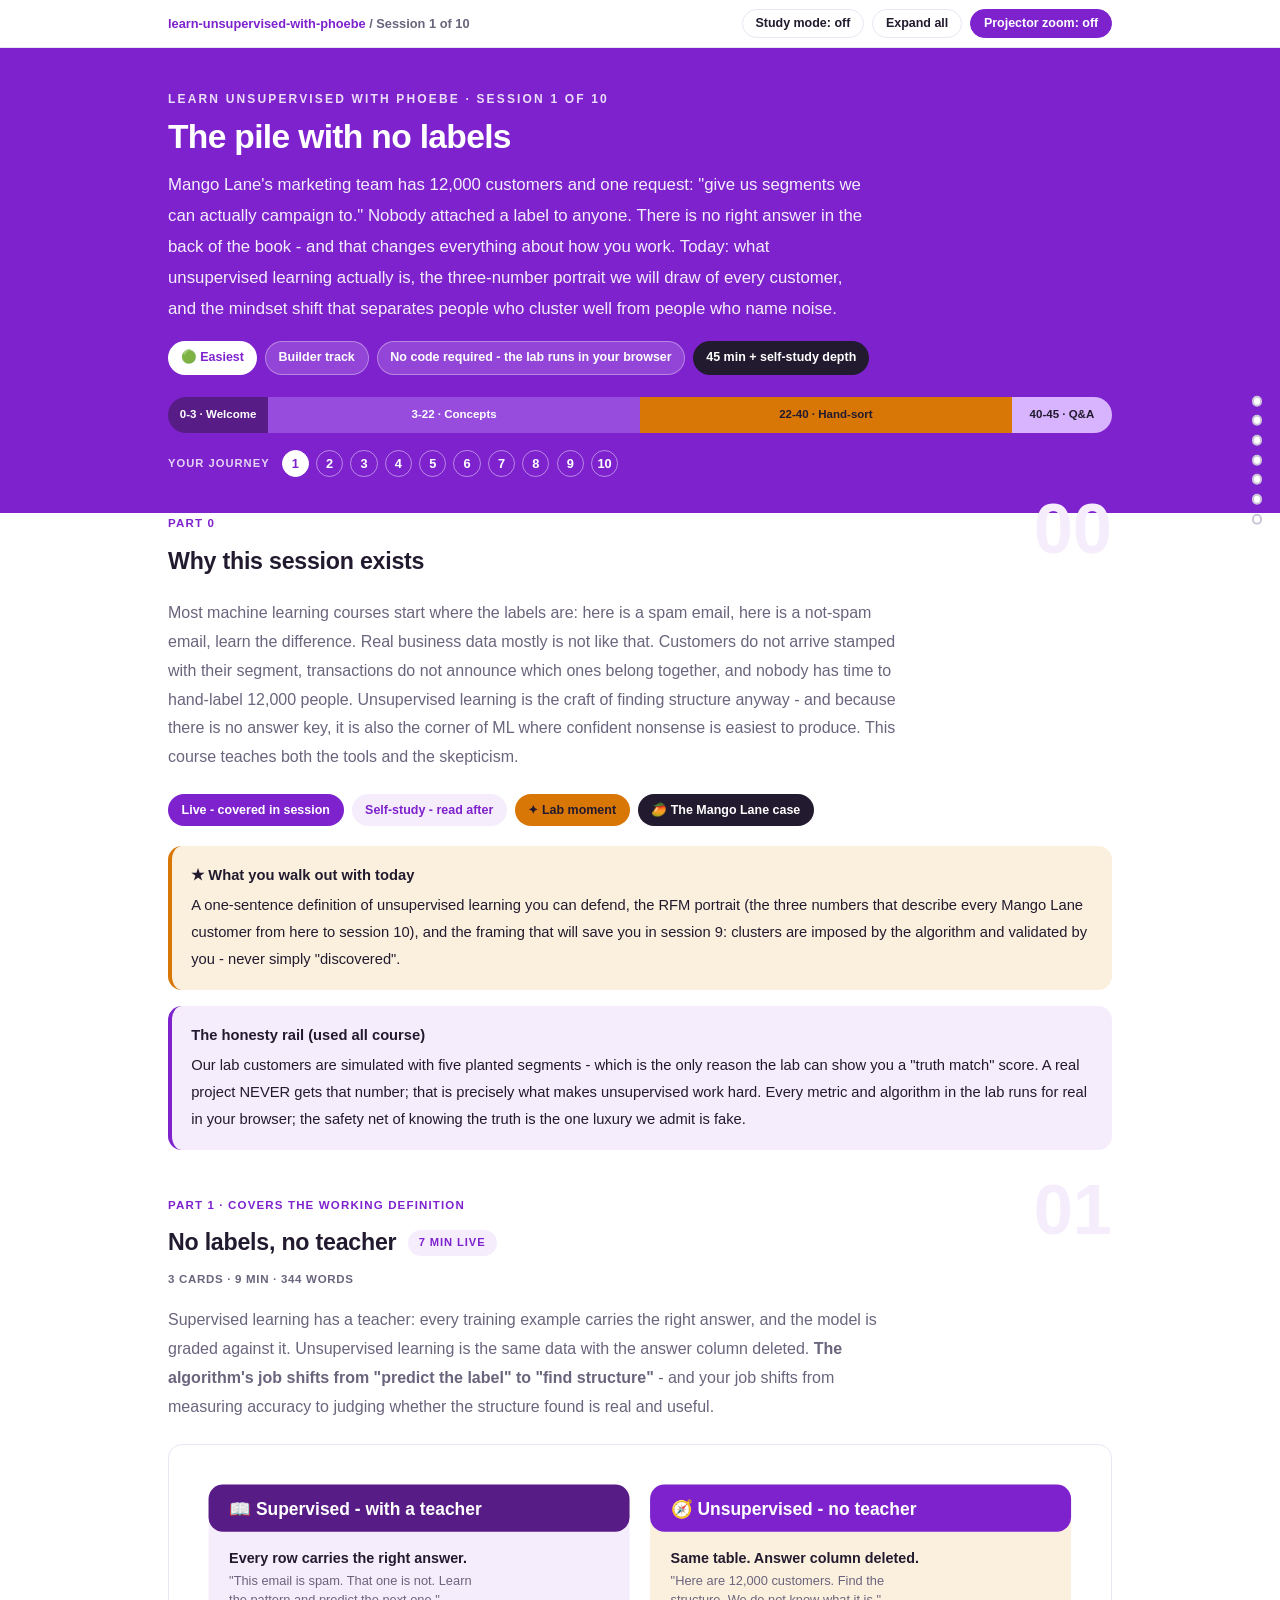
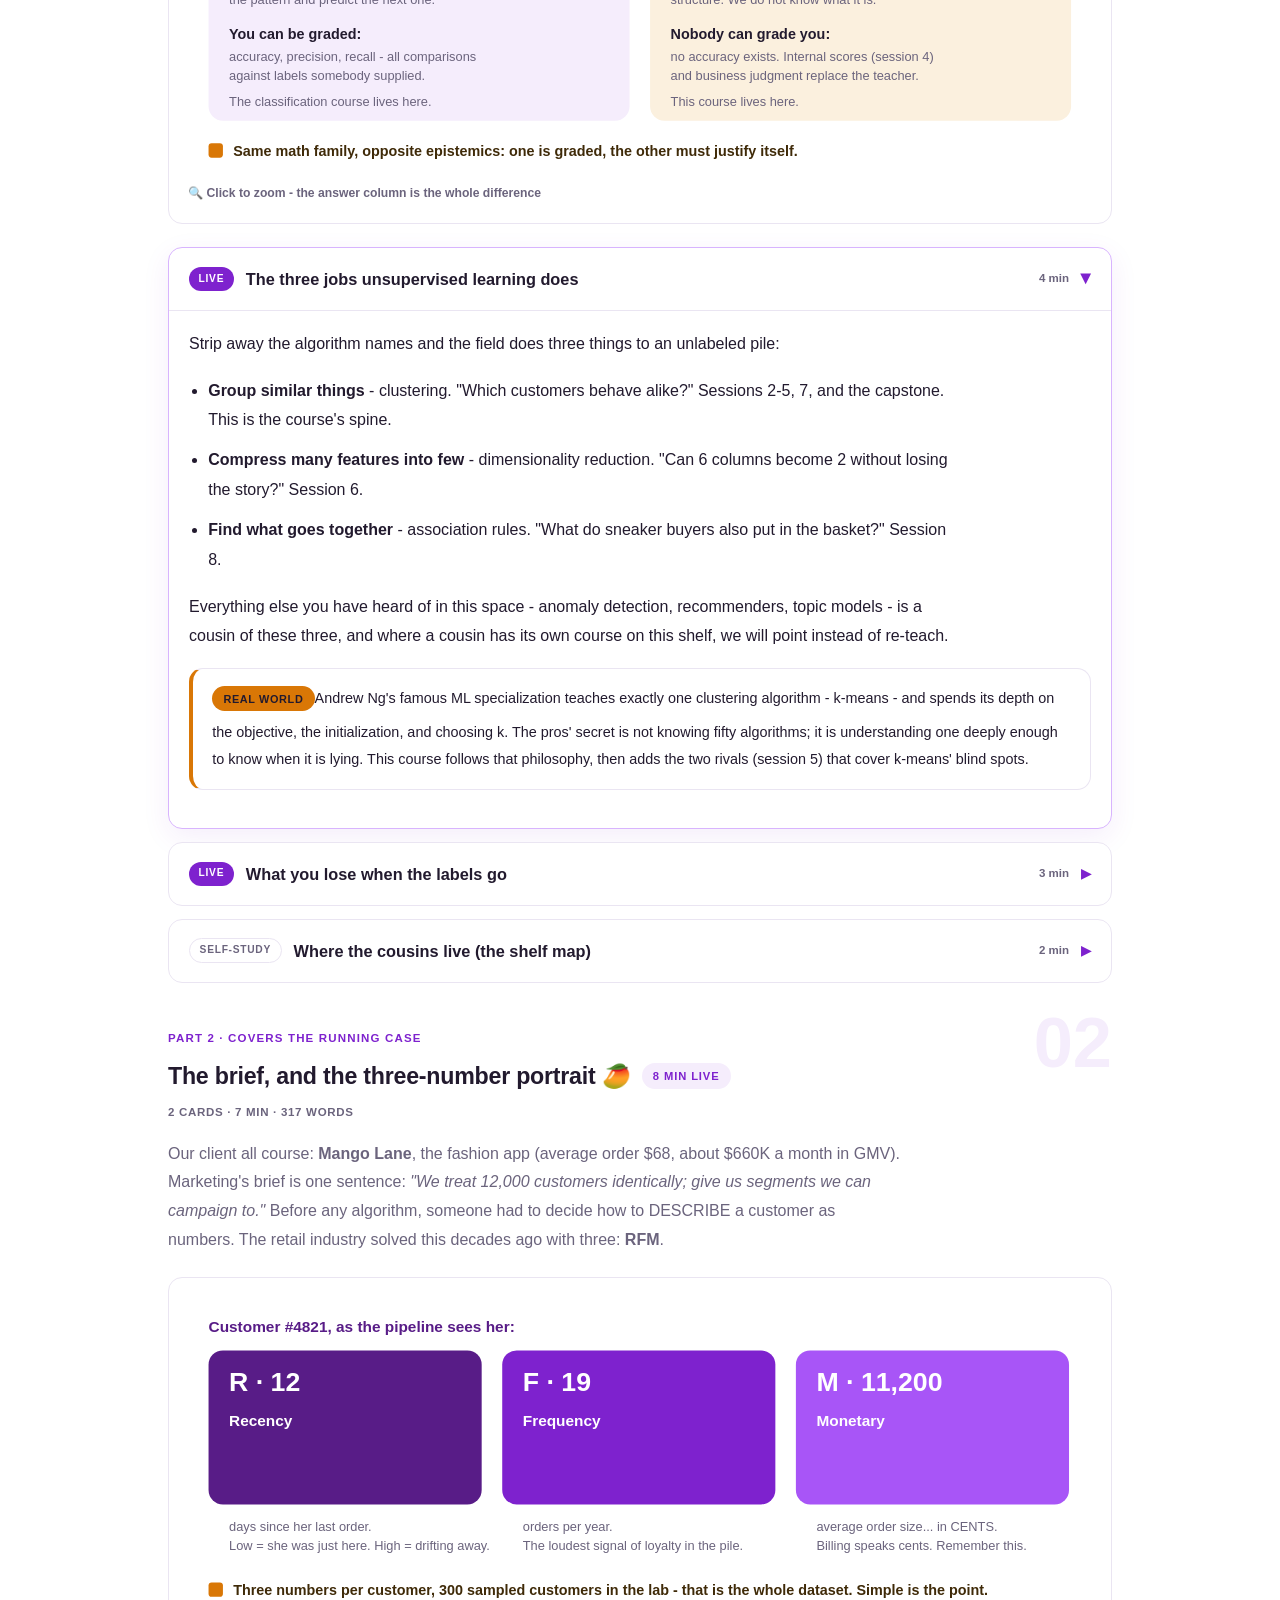
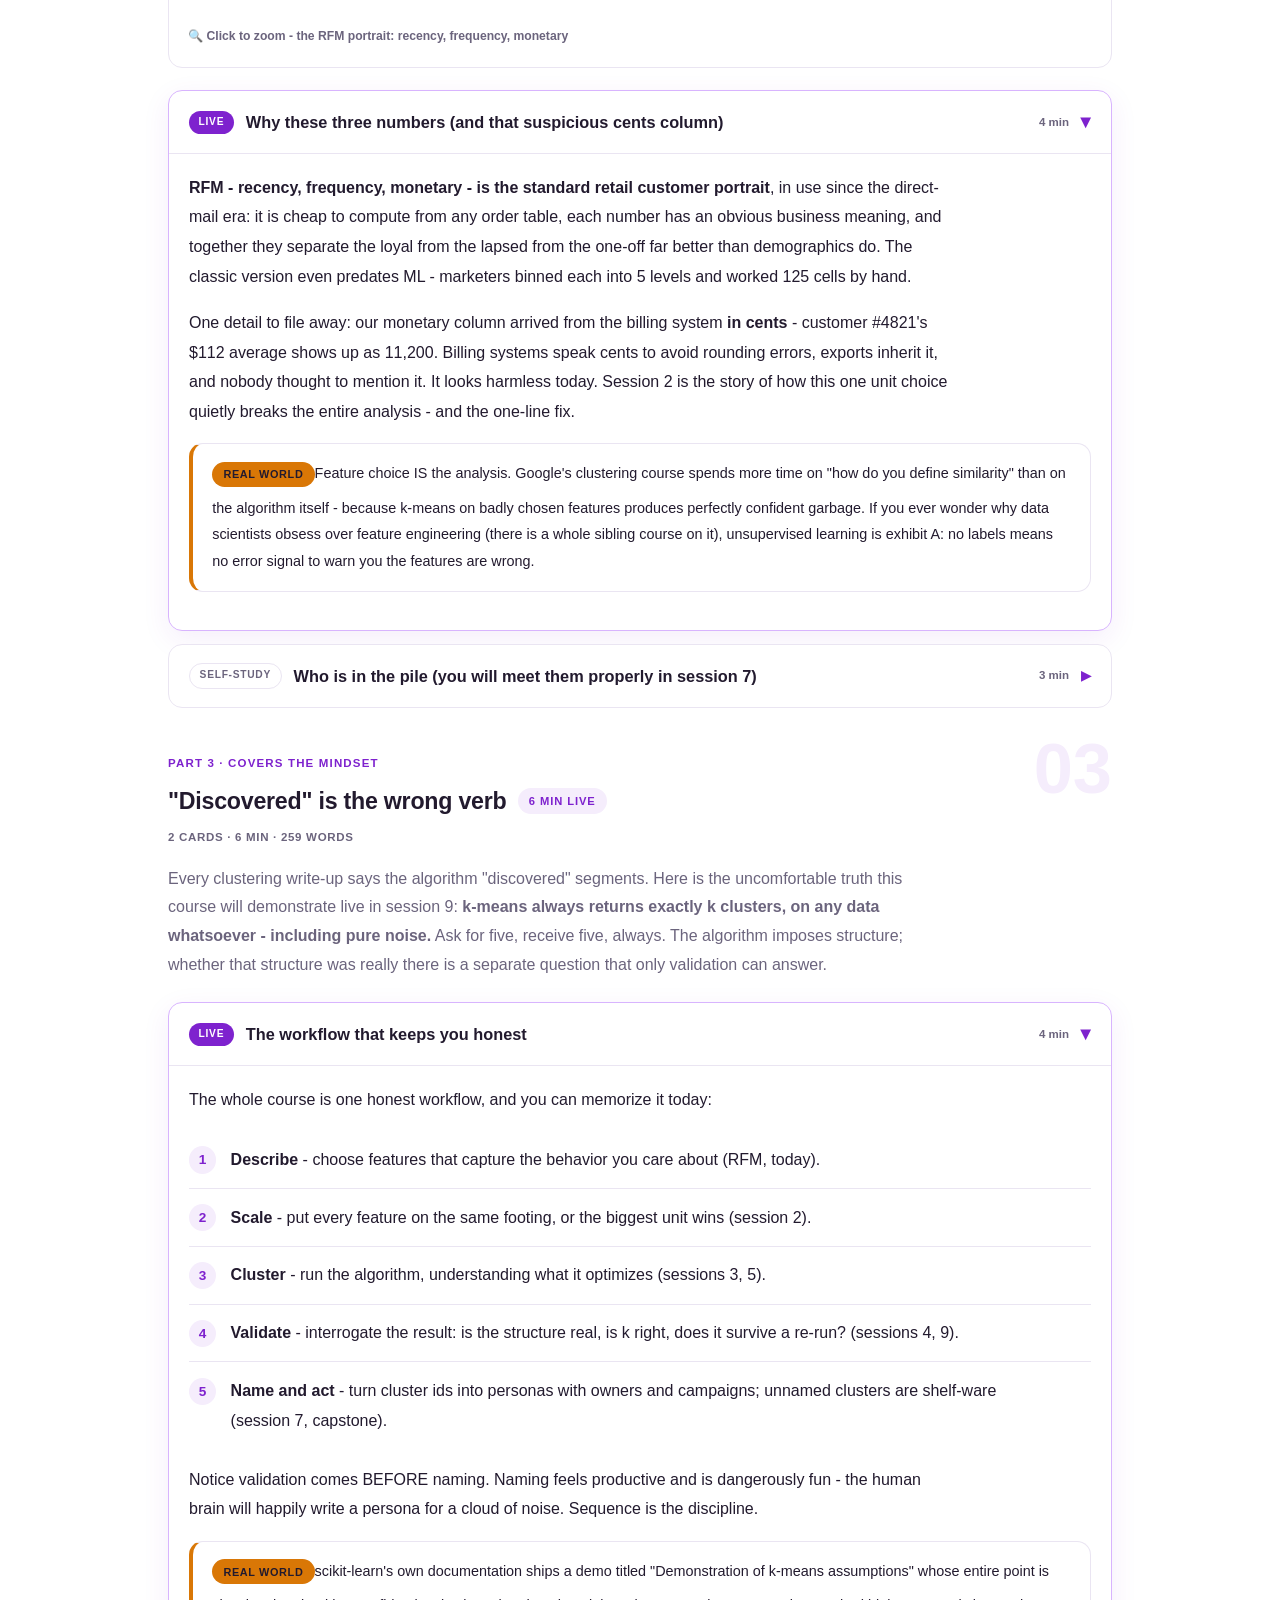
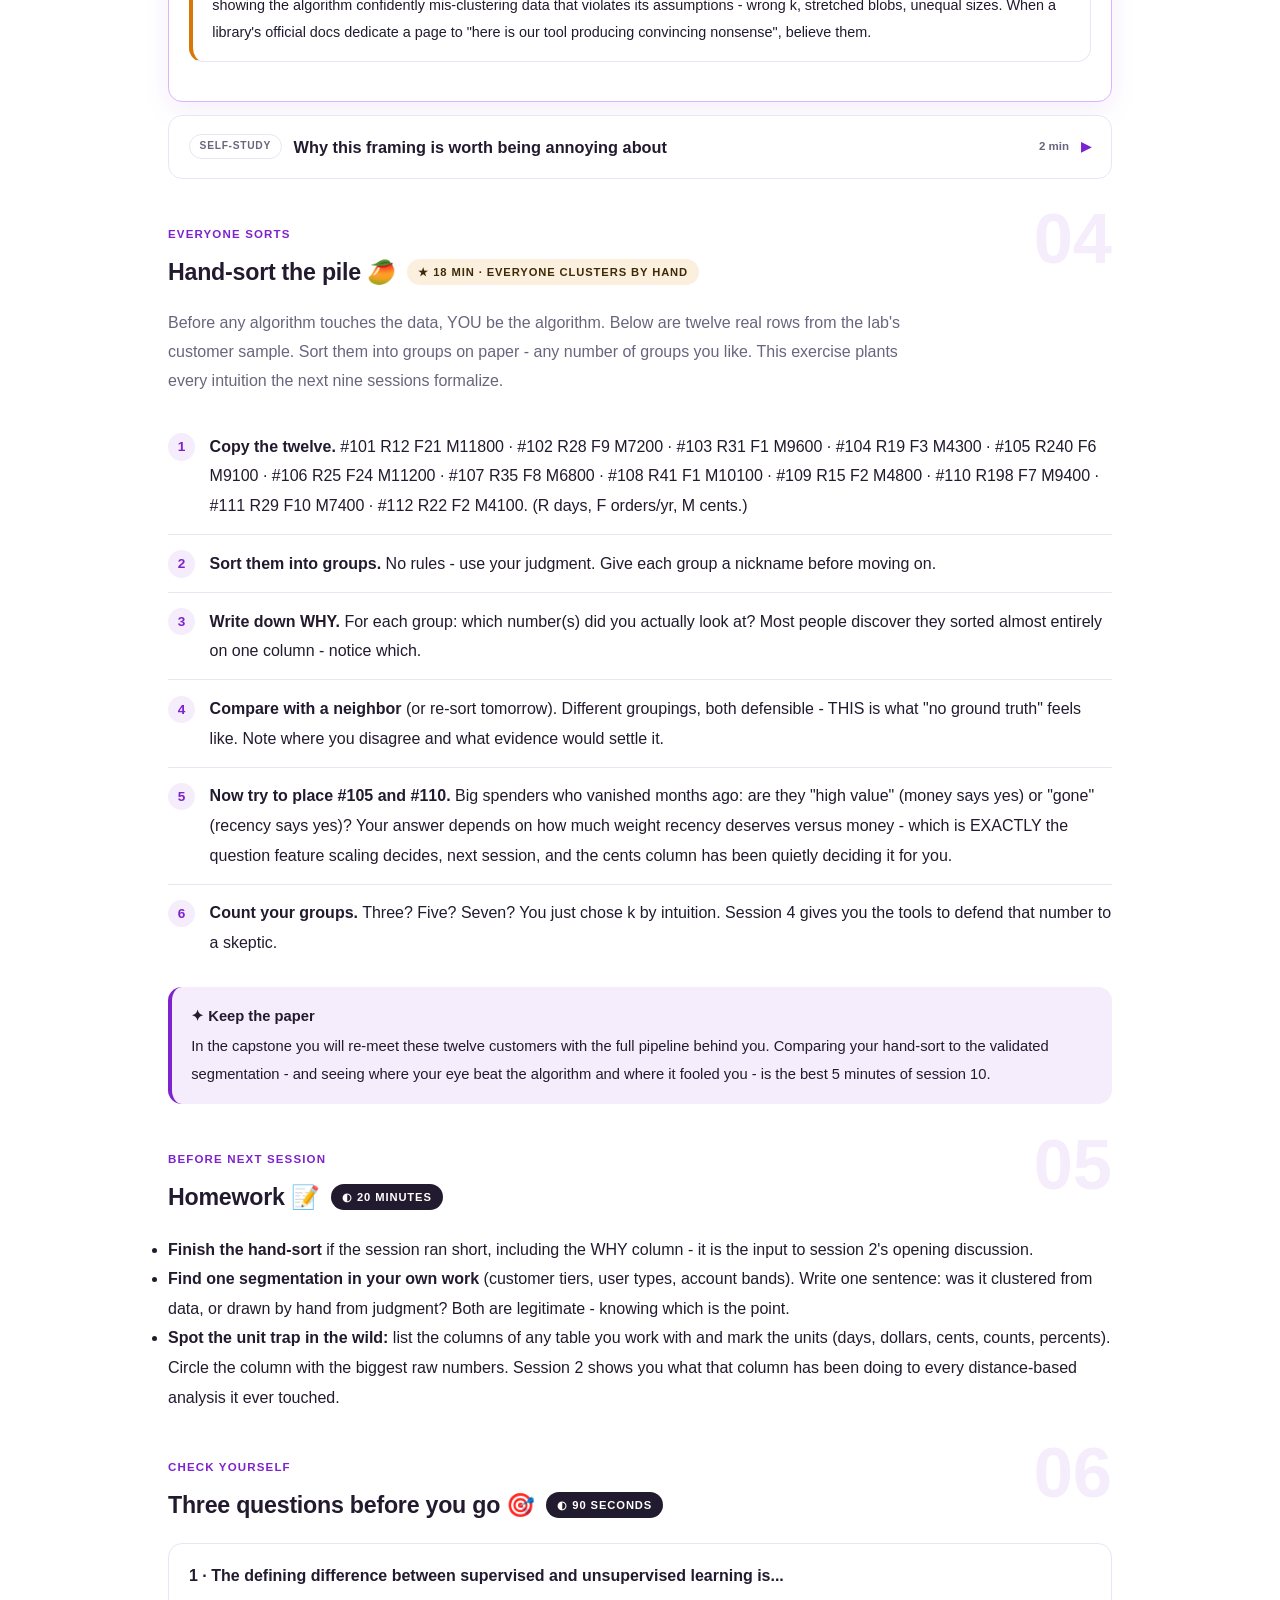
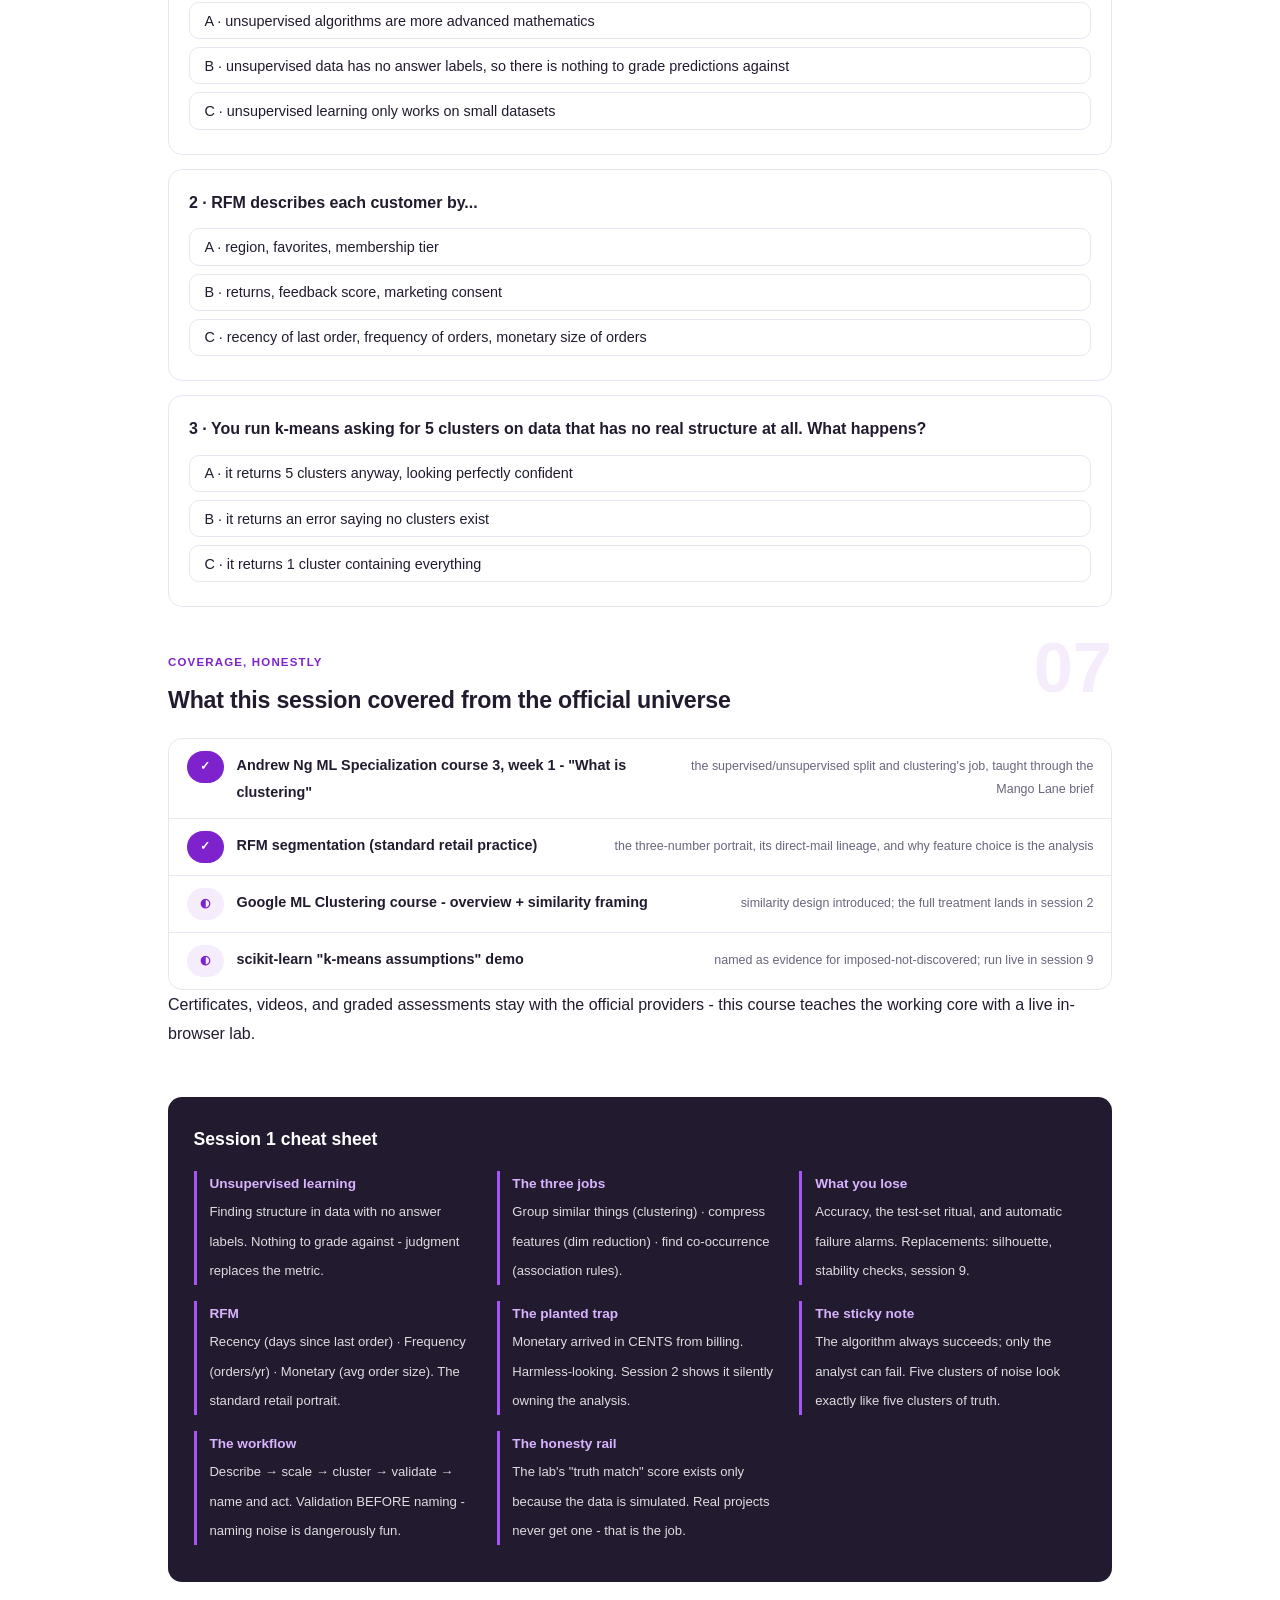
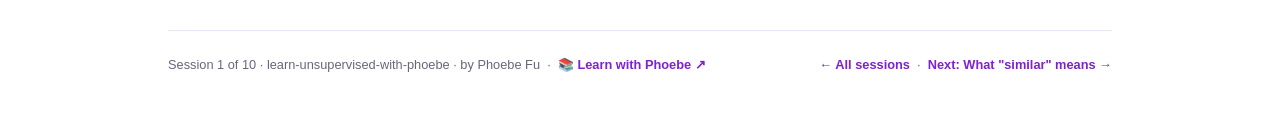
==== commit a5b74508: "Fix unreadable pills and labels: the course's own ink on the amber fill The "Real world" pill, build" ====
--- a/courses/u1-the-pile-with-no-labels.html
+++ b/courses/u1-the-pile-with-no-labels.html
@@ -19,7 +19,7 @@
 <meta name="twitter:image" content="https://phoebefu6.github.io/learn-unsupervised-with-phoebe/assets/og-cover.png">
 <!-- social:end -->
 <title>Session 1 · The pile with no labels - learn unsupervised with phoebe</title>
-<link rel="stylesheet" href="../assets/style.css?v=9">
+<link rel="stylesheet" href="../assets/style.css?v=10">
 </head>
 <body>
 
--- a/assets/style.css
+++ b/assets/style.css
@@ -223,7 +223,7 @@
 .pill.solid { background: var(--indigo); color: #fff; }
 .pill.light { background: var(--indigo-50); color: var(--indigo); }
 .pill.inkpill { background: var(--ink); color: #fff; }
-.pill.amber, .pill.peach { background: var(--amber); color: var(--amber-ink); }
+.pill.amber, .pill.peach { background: var(--amber); color: var(--ink); }
 .pill.bare { color: var(--faint); }
 
 /* ---------- 4D grid ---------- */
@@ -281,7 +281,7 @@
   padding: .15rem .7rem;
 }
 .prompt-box.bad .label { background: var(--faint); color: var(--ink); }
-.prompt-box.good .label { background: var(--amber); color: var(--amber-ink); }
+.prompt-box.good .label { background: var(--amber); color: var(--ink); }
 .copy-btn {
   position: absolute;
   top: .7rem;
@@ -298,7 +298,7 @@
   transition: background .15s ease;
 }
 .copy-btn:hover { background: rgba(255,255,255,.22); }
-.copy-btn.copied { background: var(--amber); border-color: var(--amber); color: var(--amber-ink); }
+.copy-btn.copied { background: var(--amber); border-color: var(--amber); color: var(--ink); }
 
 /* ---------- demo steps ---------- */
 .steps { counter-reset: step; margin: .6rem 0 1rem; }
@@ -350,7 +350,7 @@
 .callout.example .ex-pill {
   display: inline-block;
   background: var(--amber);
-  color: var(--amber-ink);
+  color: var(--ink);
   border-radius: 999px;
   padding: .15rem .7rem;
   font-size: .68rem;
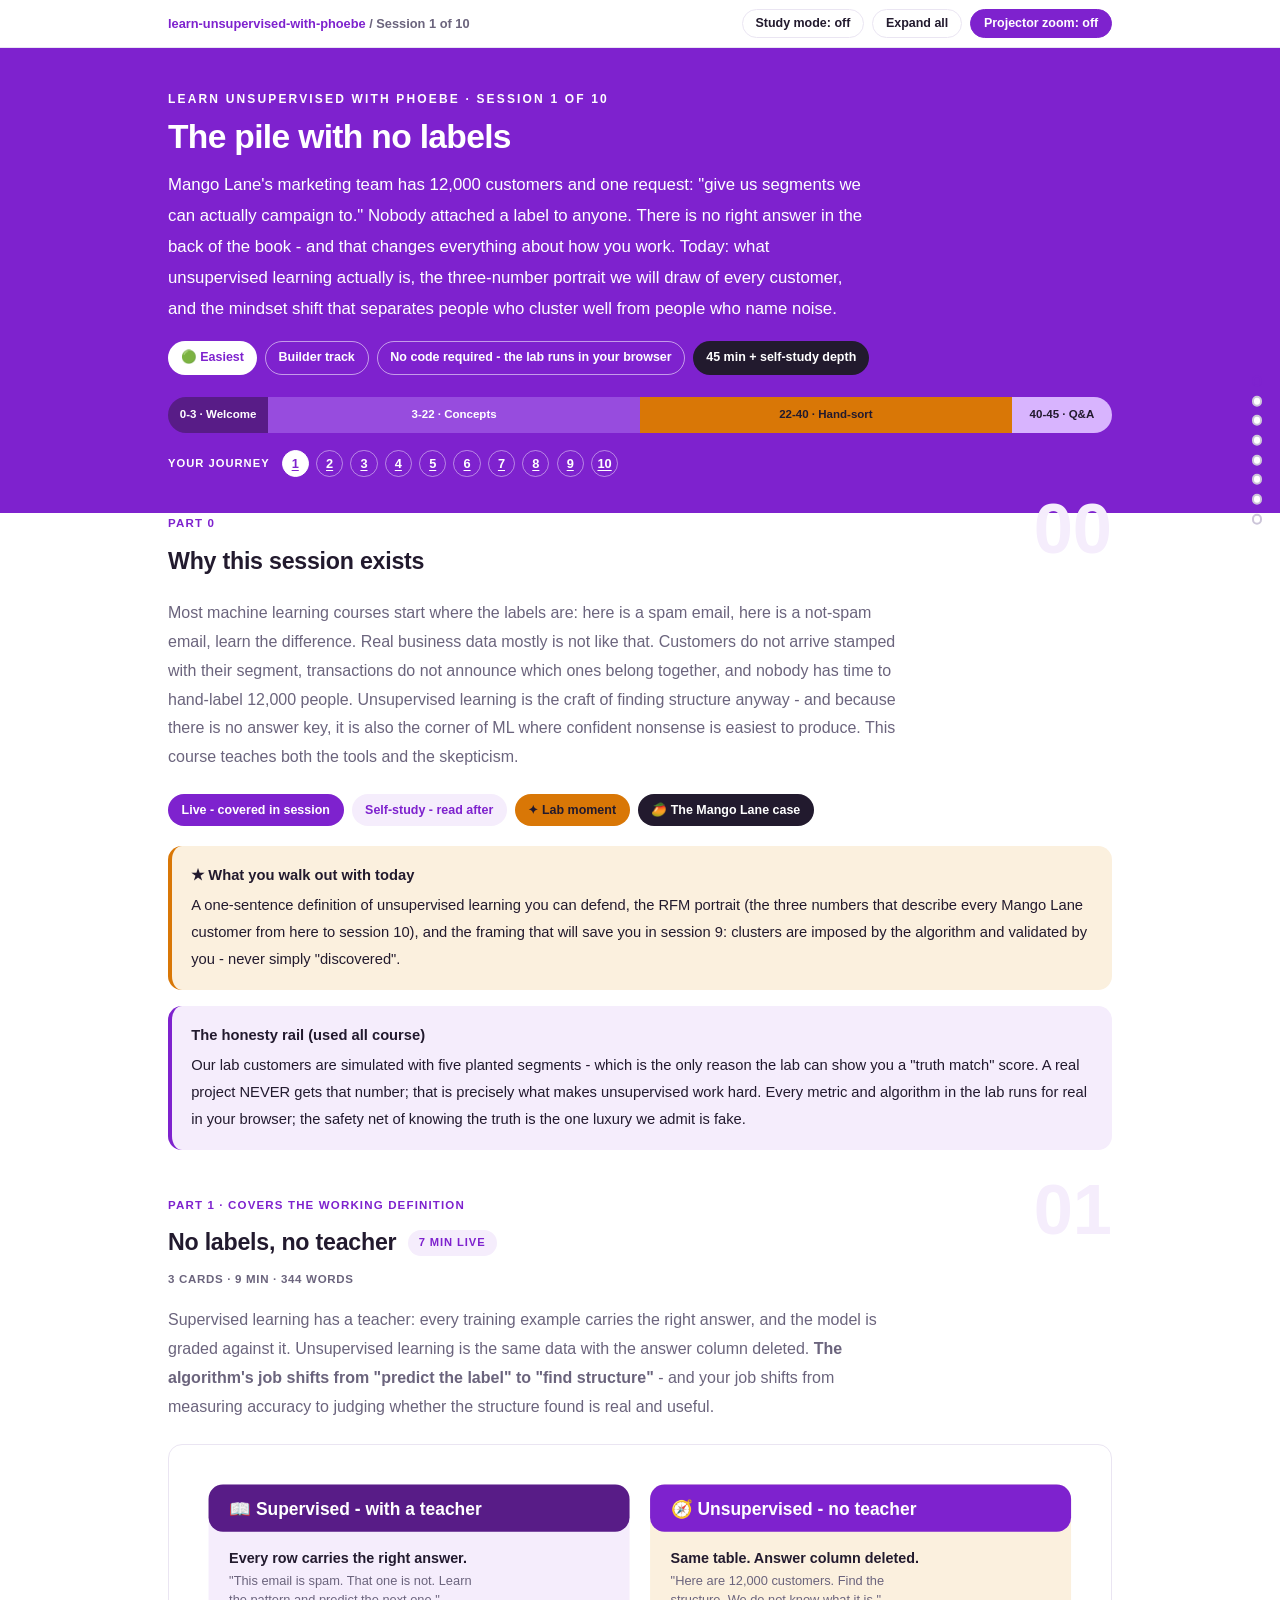
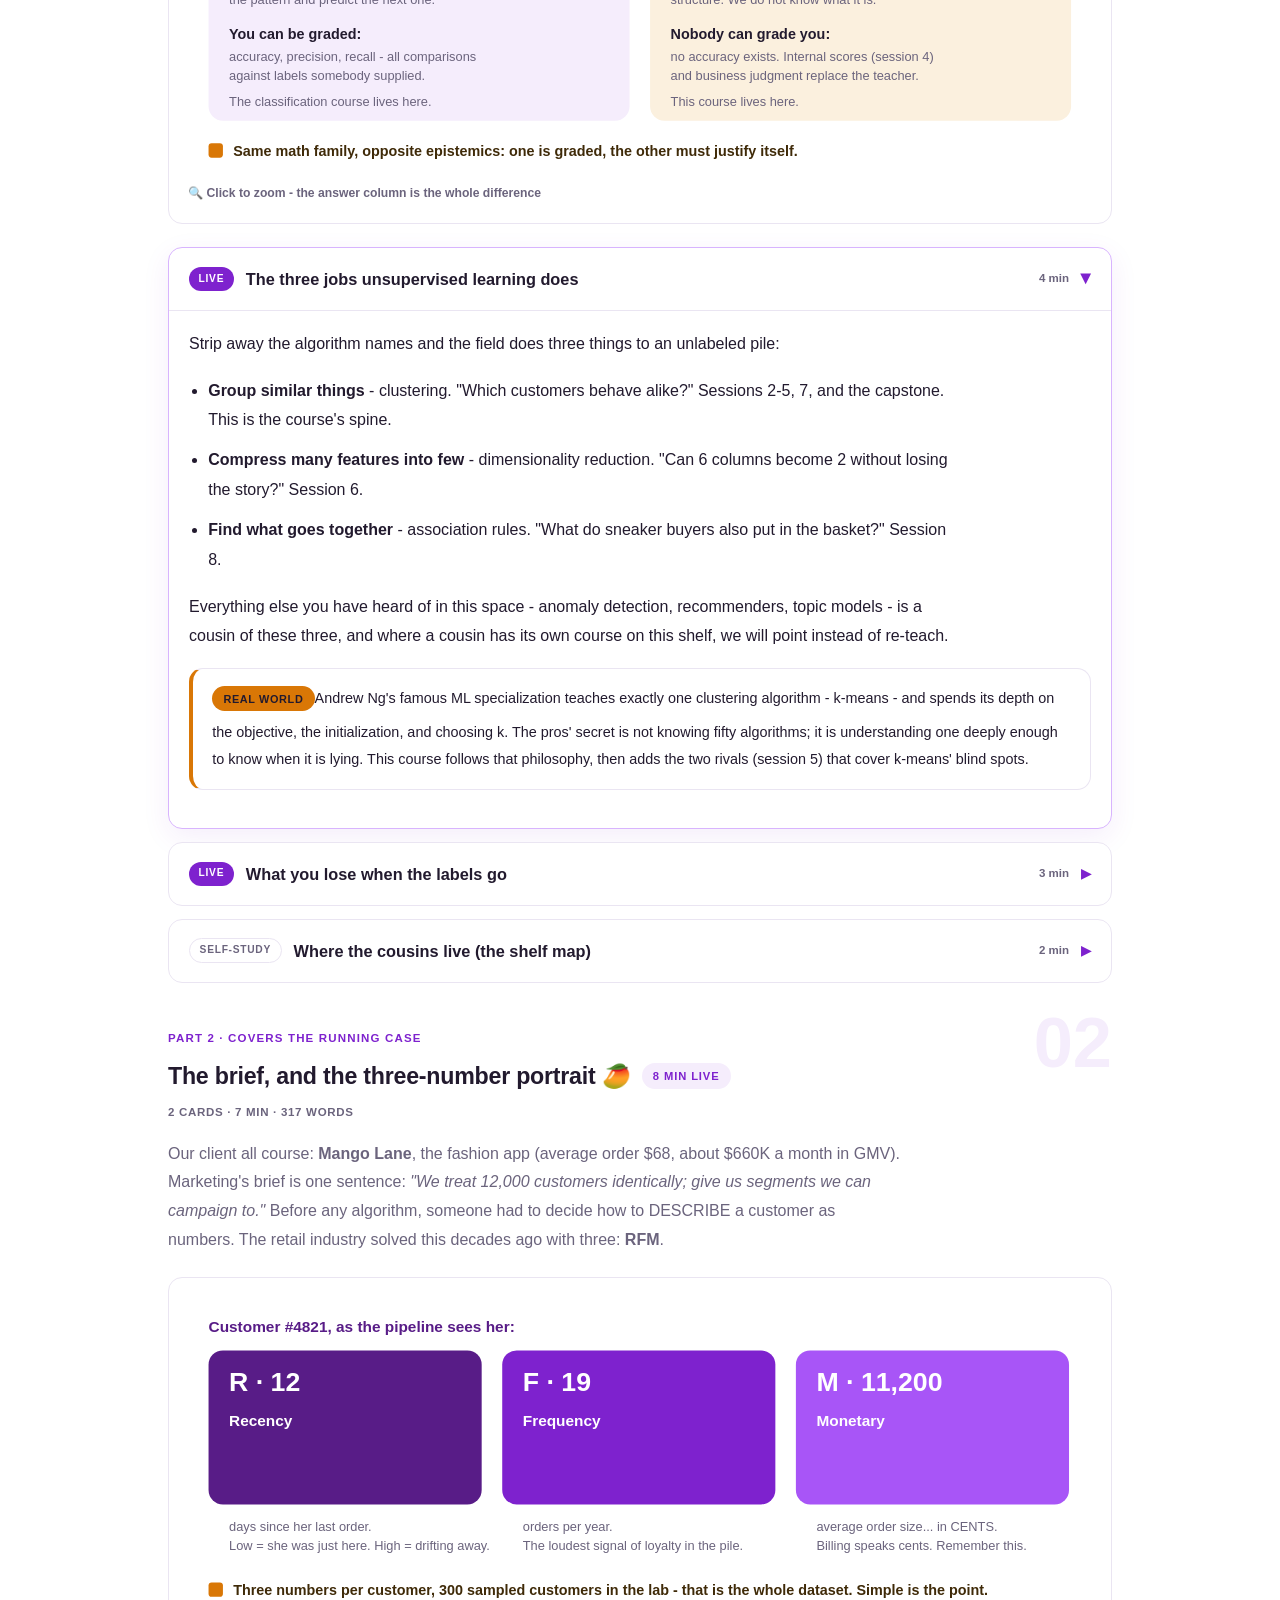
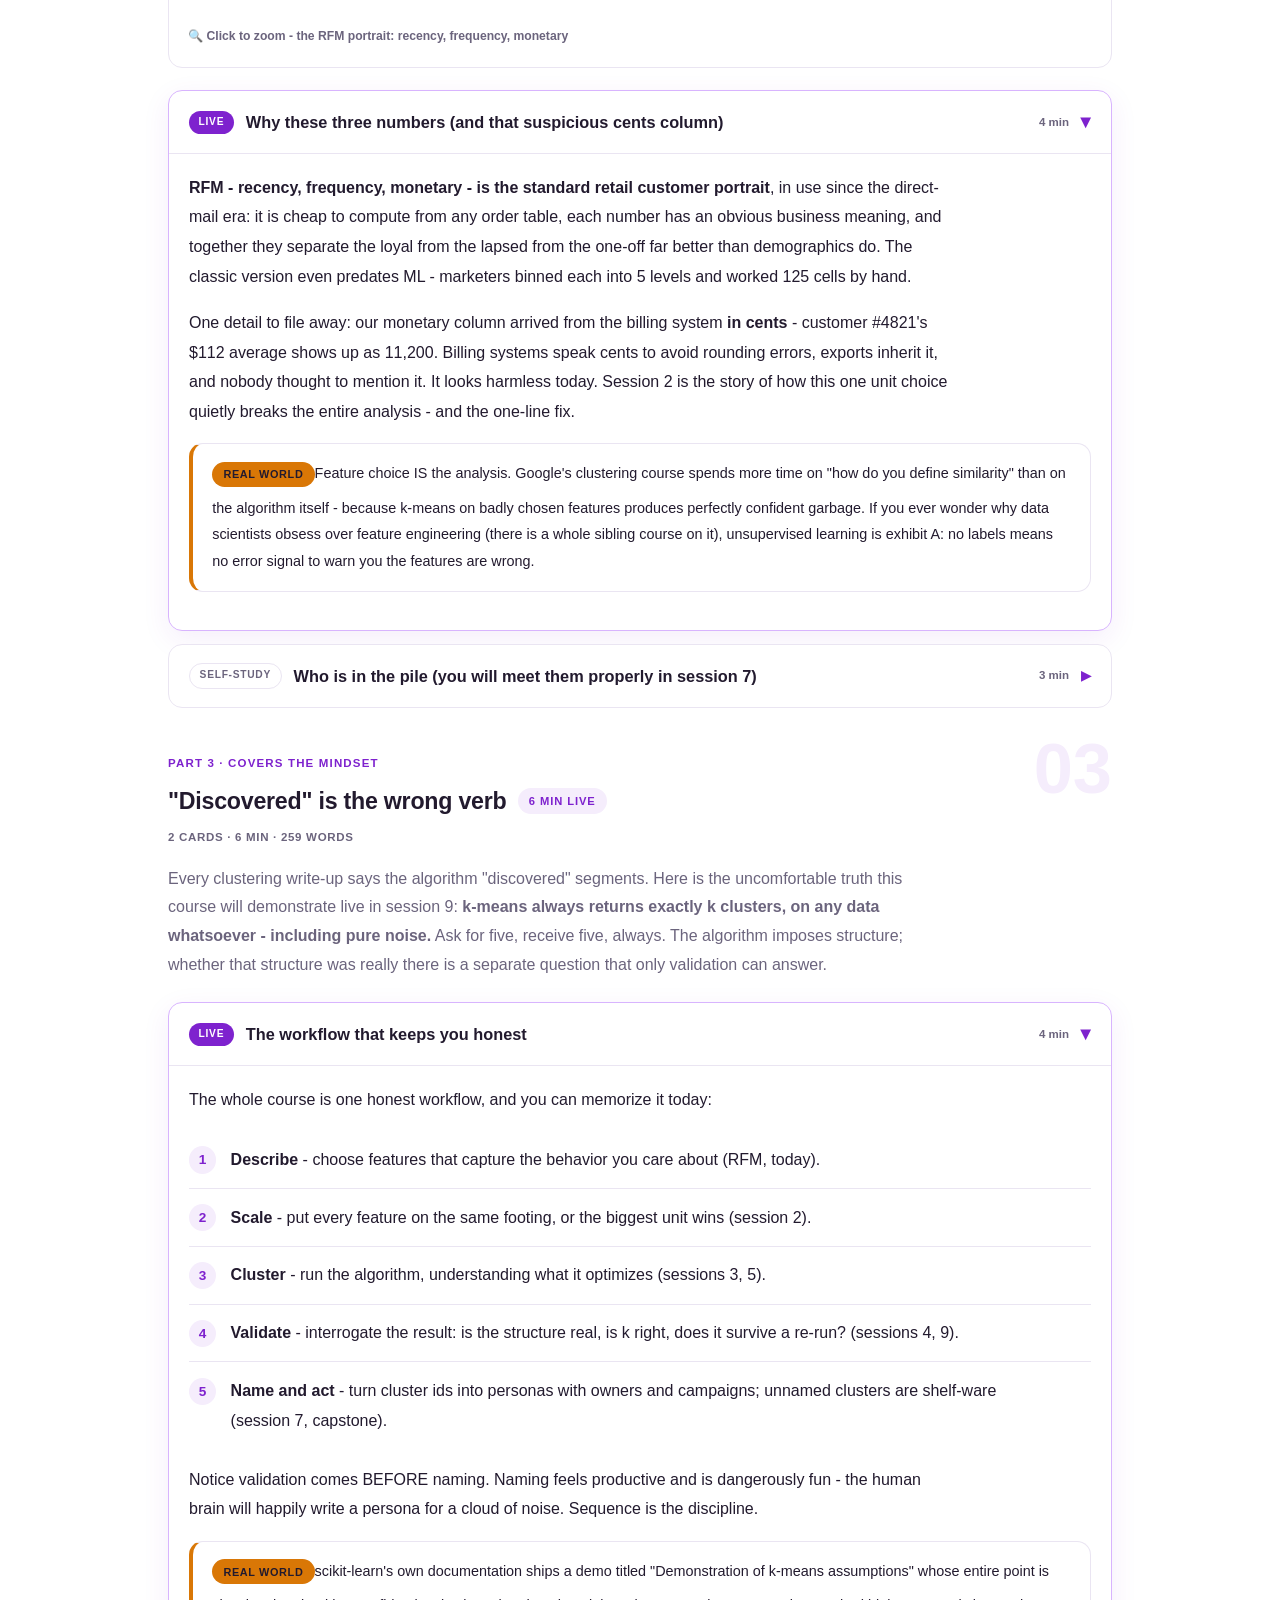
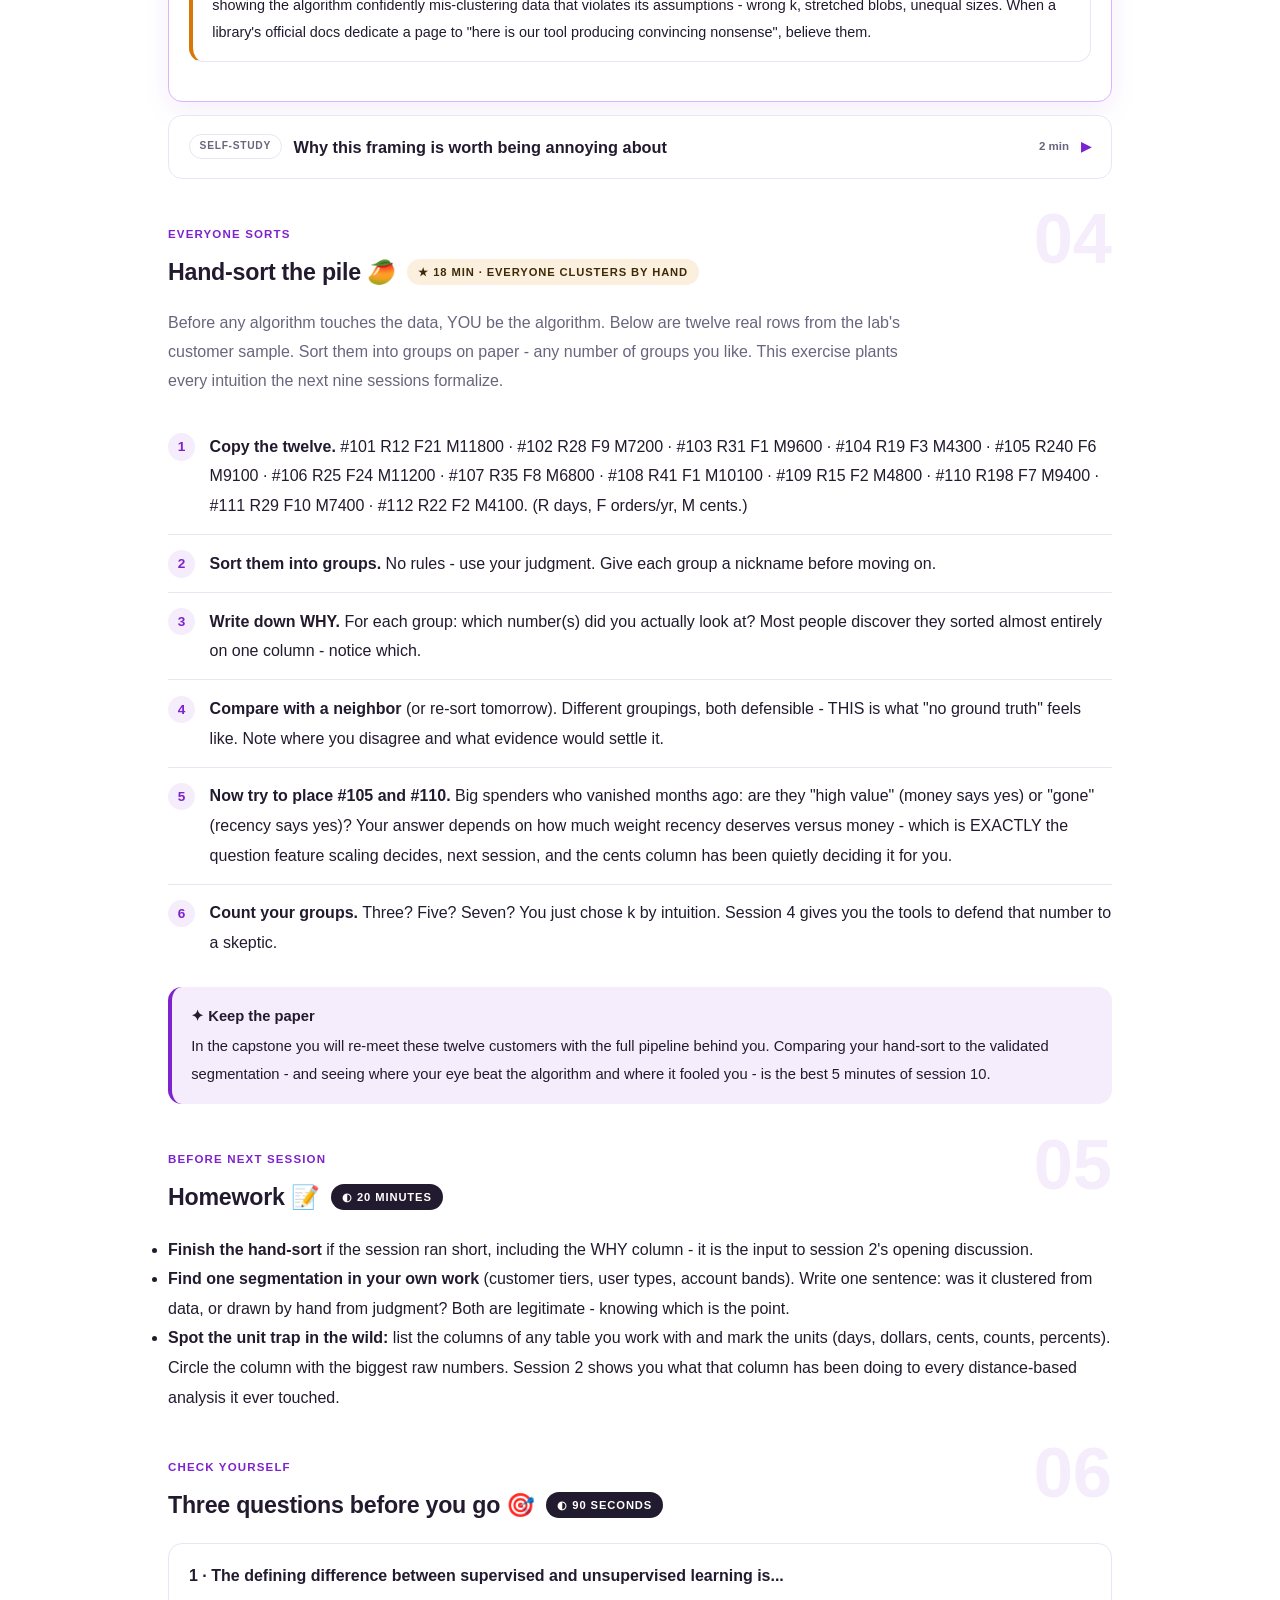
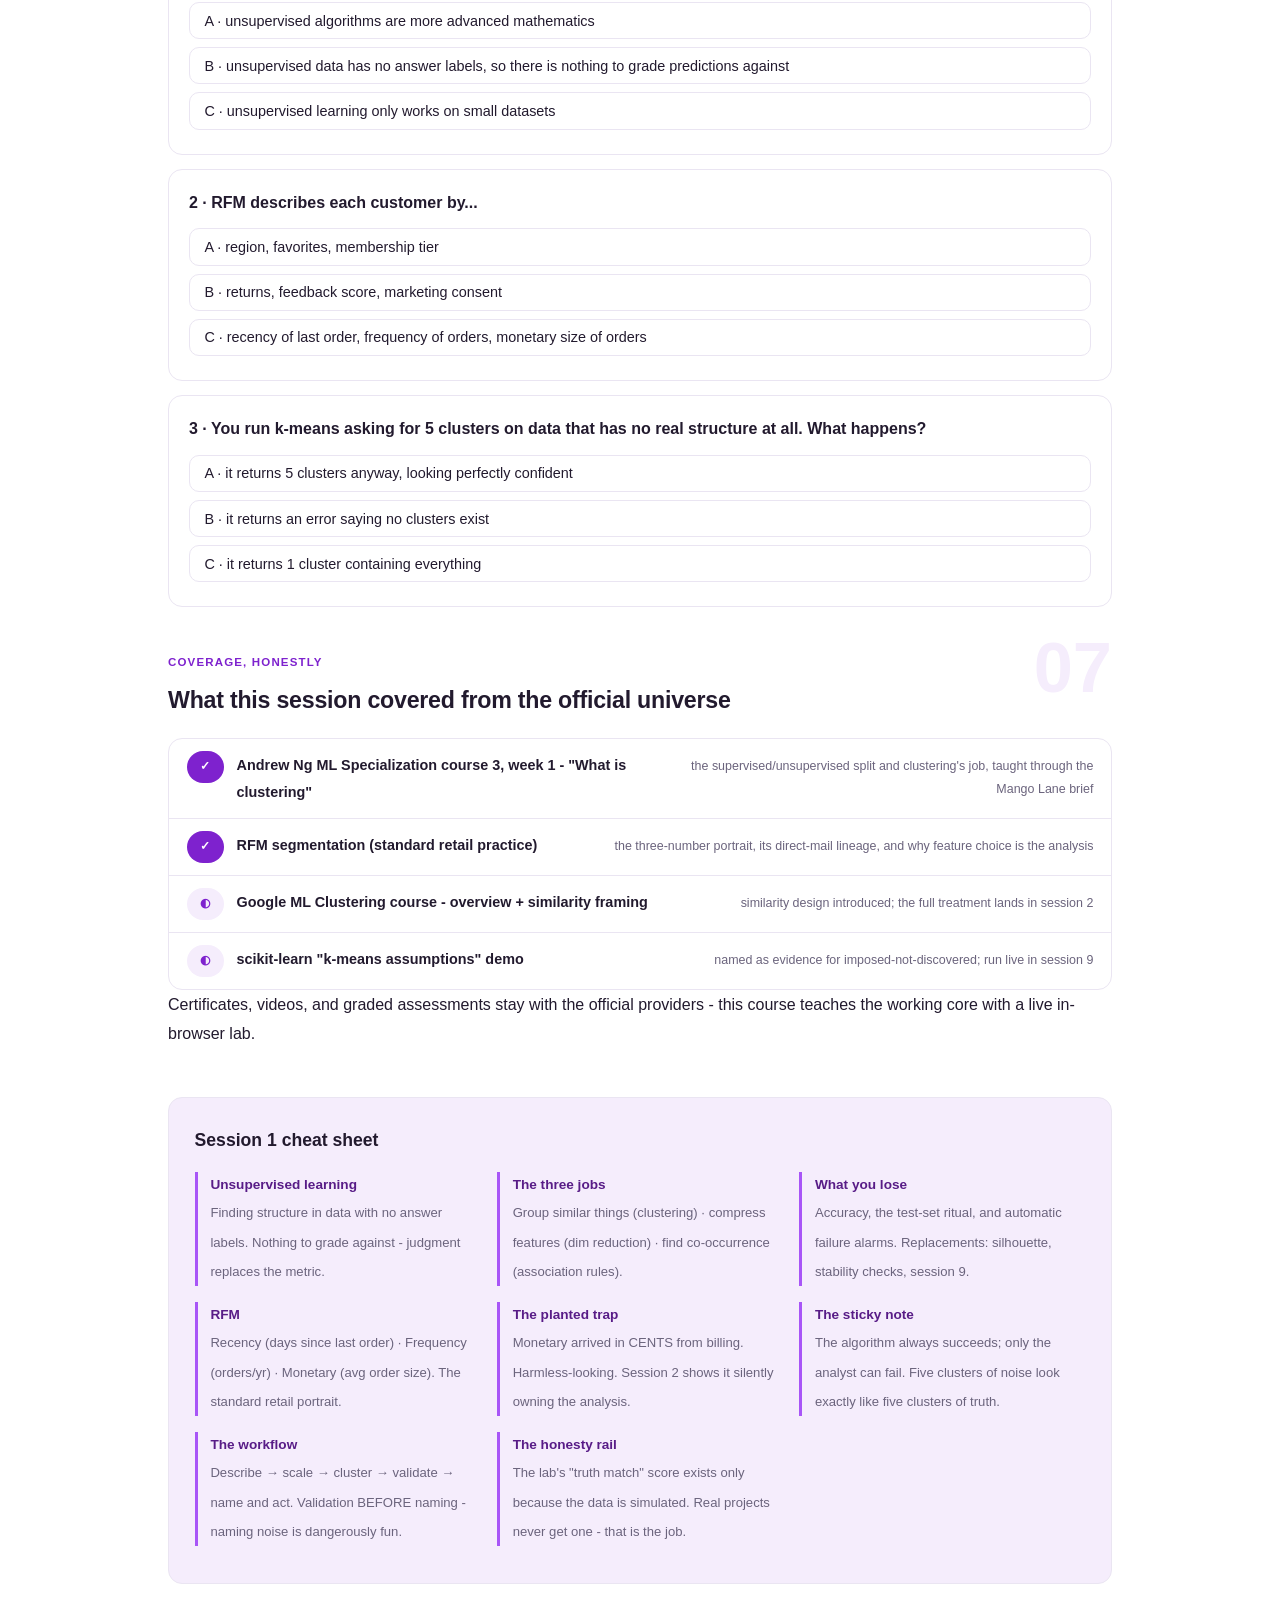
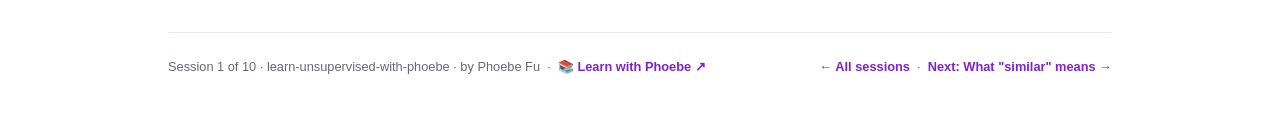
==== commit 22350443: "Light surfaces everywhere: lightbox, cheat panel, code boxes; contrast and phone-width fixes Every d" ====
--- a/courses/u1-the-pile-with-no-labels.html
+++ b/courses/u1-the-pile-with-no-labels.html
@@ -19,7 +19,7 @@
 <meta name="twitter:image" content="https://phoebefu6.github.io/learn-unsupervised-with-phoebe/assets/og-cover.png">
 <!-- social:end -->
 <title>Session 1 · The pile with no labels - learn unsupervised with phoebe</title>
-<link rel="stylesheet" href="../assets/style.css?v=10">
+<link rel="stylesheet" href="../assets/style.css?v=26">
 </head>
 <body>
 
@@ -343,6 +343,6 @@
 
 </main>
 
-<script src="../assets/app.js?v=6"></script>
+<script src="../assets/app.js?v=26"></script>
 </body>
 </html>
--- a/assets/style.css
+++ b/assets/style.css
@@ -15,8 +15,8 @@
   --amber-ink: #3F2A08;
   --amber-50: #FBF0DE;
   --paper: #FFFFFF;
-  --code-bg: #1D1230;
-  --code-ink: #EBE3F7;
+  --code-bg: #F5EDFC;
+  --code-ink: #221A2E;
   --radius: 14px;
 }
 
@@ -46,7 +46,7 @@
   font-size: .75rem;
   letter-spacing: .18em;
   text-transform: uppercase;
-  opacity: .85;
+  opacity: 1;
   font-weight: 600;
 }
 .masthead h1 {
@@ -57,7 +57,7 @@
   letter-spacing: -.02em;
 }
 .masthead h1 .accent { color: inherit; }
-.masthead .sub { font-size: 1.05rem; opacity: .92; max-width: 44rem; }
+.masthead .sub { font-size: 1.05rem; opacity: 1; max-width: 44rem; }
 
 .chip-row { display: flex; flex-wrap: wrap; gap: .5rem; margin-top: 1.1rem; }
 .chip {
@@ -71,7 +71,7 @@
   white-space: nowrap;
 }
 .chip.level { background: #fff; color: var(--indigo); }
-.chip.audience { background: rgba(255,255,255,.16); color: #fff; border: 1px solid rgba(255,255,255,.35); }
+.chip.audience { background: rgba(255,255,255,.08); color: #fff; border: 1px solid rgba(255,255,255,.35); }
 .chip.time { background: var(--ink); color: #fff; font-variant-numeric: tabular-nums; }
 
 /* ---------- agenda bar ---------- */
@@ -224,7 +224,7 @@
 .pill.light { background: var(--indigo-50); color: var(--indigo); }
 .pill.inkpill { background: var(--ink); color: #fff; }
 .pill.amber, .pill.peach { background: var(--amber); color: var(--ink); }
-.pill.bare { color: var(--faint); }
+.pill.bare { color: var(--muted); }
 
 /* ---------- 4D grid ---------- */
 .grid-2 { display: grid; grid-template-columns: repeat(auto-fit, minmax(15rem, 1fr)); gap: .8rem; margin: .5rem 0 1rem; }
@@ -253,10 +253,11 @@
 table.clean td:first-child { font-weight: 600; }
 
 /* ---------- prompt boxes ---------- */
-.prompt-box {
+.prompt-box{
   position: relative;
-  background: var(--code-bg);
-  color: var(--code-ink);
+  background: #F5EDFC;
+  border: 1px solid #EAE5F2;
+  color: #221A2E;
   border-radius: var(--radius);
   padding: 1.1rem 1.2rem;
   margin: 1rem 0 1.2rem;
@@ -266,12 +267,12 @@
   white-space: pre-wrap;
   word-break: break-word;
 }
-.prompt-box .label {
+.prompt-box .label{
   position: absolute;
   top: -0.7rem;
   left: 1rem;
-  background: var(--indigo);
-  color: #fff;
+  background: #7E22CE;
+  color: #FFFFFF;
   font-family: "Inter", -apple-system, sans-serif;
   font-size: .68rem;
   font-weight: 700;
@@ -282,13 +283,13 @@
 }
 .prompt-box.bad .label { background: var(--faint); color: var(--ink); }
 .prompt-box.good .label { background: var(--amber); color: var(--ink); }
-.copy-btn {
+.copy-btn{
   position: absolute;
   top: .7rem;
   right: .7rem;
-  background: rgba(255,255,255,.1);
-  border: 1px solid rgba(255,255,255,.25);
-  color: #fff;
+  background: #FFFFFF;
+  border: 1px solid #EAE5F2;
+  color: #221A2E;
   border-radius: 999px;
   padding: .25rem .8rem;
   font-size: .72rem;
@@ -297,7 +298,7 @@
   font-family: "Inter", -apple-system, sans-serif;
   transition: background .15s ease;
 }
-.copy-btn:hover { background: rgba(255,255,255,.22); }
+.copy-btn:hover { background: #EAE5F2; }
 .copy-btn.copied { background: var(--amber); border-color: var(--amber); color: var(--ink); }
 
 /* ---------- demo steps ---------- */
@@ -387,11 +388,11 @@
   gap: .4rem;
 }
 
-.lightbox {
+.lightbox{
   position: fixed;
   inset: 0;
   z-index: 100;
-  background: rgba(34,26,46,.9);
+  background: rgba(255,255,255,.97);
   display: none;
   align-items: center;
   justify-content: center;
@@ -399,8 +400,10 @@
   cursor: zoom-out;
 }
 .lightbox.open { display: flex; }
-.lightbox .inner {
+.lightbox .inner{
   background: #fff;
+  border: 1px solid #EAE5F2;
+  box-shadow: 0 10px 40px rgba(34,26,46,.14);
   border-radius: var(--radius);
   padding: 2rem;
   max-width: 94vw;
@@ -408,13 +411,12 @@
   overflow: auto;
 }
 .lightbox .inner svg, .lightbox .inner img { width: min(88vw, 70rem); height: auto; }
-.lightbox .close-hint {
+.lightbox .close-hint{
   position: fixed;
   top: 1rem; right: 1.4rem;
-  color: #fff;
+  color: #221A2E;
   font-size: .8rem;
   font-weight: 600;
-  opacity: .8;
 }
 
 /* ---------- courses covered ---------- */
@@ -433,19 +435,20 @@
 .covered-row .note { margin-left: auto; color: var(--muted); font-size: .78rem; text-align: right; }
 
 /* ---------- cheat sheet footer ---------- */
-.cheat {
-  background: var(--ink);
-  color: #fff;
+.cheat{
+  background: #F5EDFC;
+  border: 1px solid #EAE5F2;
+  color: #221A2E;
   border-radius: var(--radius);
   padding: 1.6rem 1.6rem 1.3rem;
   margin-top: 3rem;
 }
 .cheat h3 { font-size: 1.1rem; margin-bottom: 1rem; }
-.cheat h3 span { color: var(--indigo-soft); }
+.cheat h3 span { color: #7E22CE; }
 .cheat .grid-2 { gap: 1rem; }
 .cheat .cheat-item { border-left: 3px solid var(--indigo-mid); padding-left: .8rem; }
-.cheat .cheat-item b { display: block; font-size: .85rem; color: var(--indigo-soft); }
-.cheat .cheat-item span { font-size: .82rem; opacity: .85; }
+.cheat .cheat-item b { display: block; font-size: .85rem; color: #581C87; }
+.cheat .cheat-item span { font-size: .82rem; color: #6B647D; }
 
 footer.pagefoot {
   border-top: 1px solid var(--hairline);
@@ -540,7 +543,7 @@
   margin-top: 1.1rem;
   flex-wrap: wrap;
 }
-.journey .jlabel { font-size: .7rem; font-weight: 700; text-transform: uppercase; letter-spacing: .09em; opacity: .8; margin-right: .3rem; }
+.journey .jlabel { font-size: .7rem; font-weight: 700; text-transform: uppercase; letter-spacing: .09em; opacity: 1; margin-right: .3rem; }
 .journey a {
   width: 1.7rem; height: 1.7rem;
   border-radius: 999px;
@@ -775,3 +778,28 @@
   color: var(--pv-flag);
 }
 /* === /LWP-PATCH === */
+
+/* layout-patch-3: phone-width overflow (2026-10-10) */
+.sql-bar { flex-wrap: wrap; }
+@media (max-width: 480px) {
+  .covered-row { flex-wrap: wrap; }
+  .covered-row .note { margin-left: 0; text-align: left; flex-basis: 100%; }
+  details.card summary { flex-wrap: wrap; }
+  details.card summary .mini { white-space: normal; }
+  .wk, .sqlbox, .prompt-box, pre { max-width: 100%; overflow-x: auto; }
+  .mono, code, strong, .note { overflow-wrap: anywhere; }
+  select, input[type=range], label { max-width: 100%; }
+  canvas, svg, img { max-width: 100%; height: auto; }
+  .tree-kids, .tree-node-wrap, .tree-node, .rb-night, .al-row, .gd-field, .tl-row, .sl-row { max-width: 100%; overflow-x: auto; }
+  .tl-cols, .sl-cols, .bb-cols, .ev-cols, [class$="-cols"] { grid-template-columns: 1fr !important; display: grid; }
+  .tl-cols > *, .sl-cols > *, [class$="-cols"] > * { min-width: 0; max-width: 100%; }
+  .mono { white-space: normal; }
+  .er-w, .bb-lab, .tl-lev, .sl-lev { max-width: 100%; white-space: normal; }
+}
+/* contrast-patch-2b */
+.cheat a { color: var(--indigo-deep, var(--ink)); }
+.chip.audience { background: transparent; border-color: rgba(255,255,255,.55); }
+.masthead a, .masthead .sub a { color: #fff; text-decoration: underline; text-underline-offset: 2px; }
+.prompt-box b, .prompt-box strong { color: var(--indigo-deep, var(--ink)); }
+.prompt-box span, .prompt-box em, .prompt-box i { color: inherit; }
+.pp-stamp i { color: var(--ink); }
